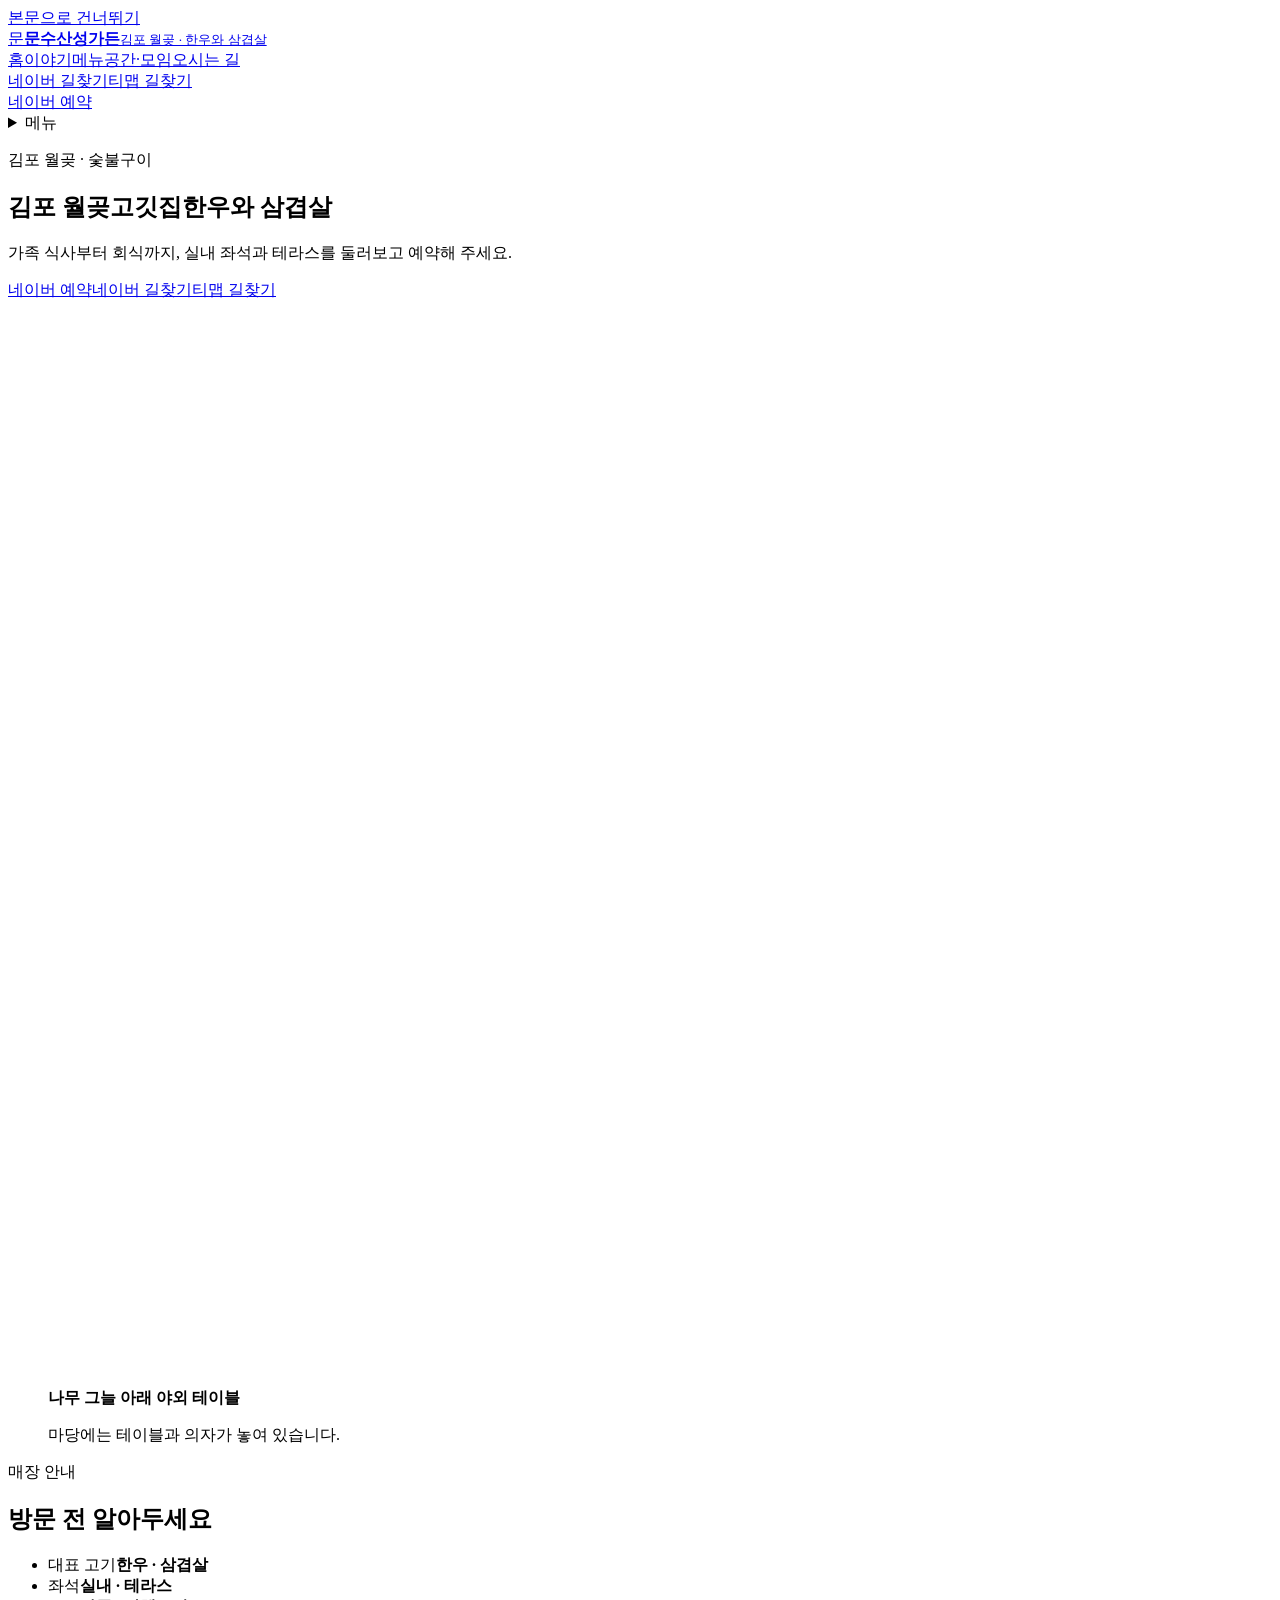
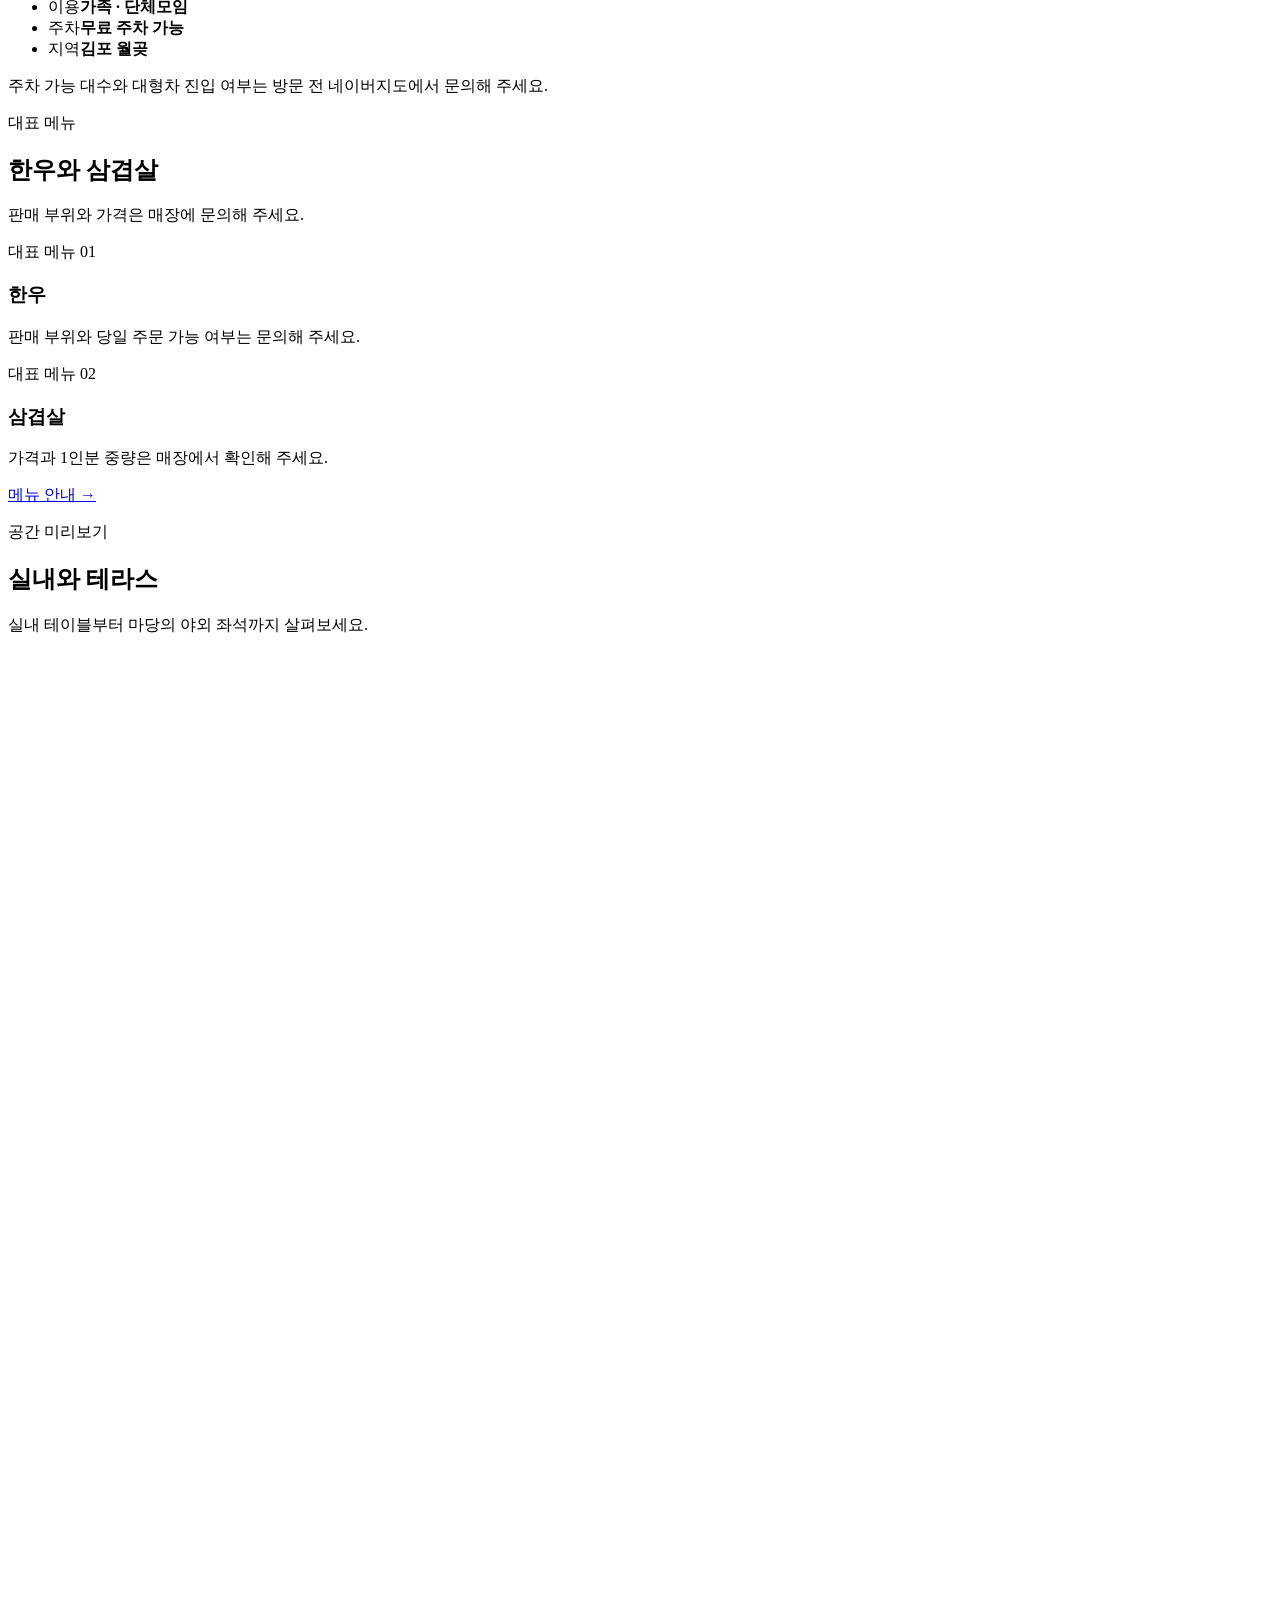
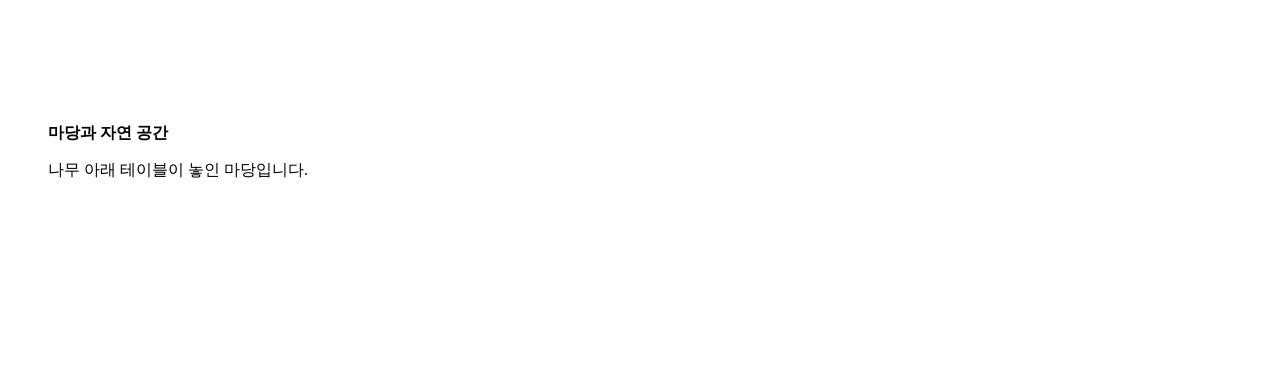
==== index.html @ 312e9625 "문수산성가든 고객용 정적 홈페이지 최초 공개 검증된 Pages 후보 81파일만 포함. 실제 사진 및 5개 페이지, 예약과 길찾기 연결. 개발 원본과 내부 자료 제외." ====
<!DOCTYPE html><html lang="ko"><head><meta charset="UTF-8"><meta name="viewport" content="width=device-width, initial-scale=1"><meta name="generator" content="Astro v7.2.1"><meta name="robots" content="index, follow"><meta name="description" content="김포 월곶의 한우·삼겹살 전문점 문수산성가든. 실내와 테라스, 마당 사진을 둘러보고 영업시간과 예약 정보를 확인하세요."><meta property="og:type" content="website"><meta property="og:locale" content="ko_KR"><meta property="og:site_name" content="문수산성가든"><meta property="og:title" content="문수산성가든"><meta property="og:description" content="김포 월곶의 한우·삼겹살 전문점 문수산성가든. 실내와 테라스, 마당 사진을 둘러보고 영업시간과 예약 정보를 확인하세요."><meta name="twitter:card" content="summary"><meta name="theme-color" content="#183a31"><title>문수산성가든</title><link rel="stylesheet" href="/munsusanseong-garden/_astro/BaseLayout.BiFxK9zG.css"></head><body class="has-mobile-actions" data-mobile-action-count="3"><a class="skip-link" href="#main-content">본문으로 건너뛰기</a><header class="site-header"><div class="shell header-inner"><a class="brand" href="/munsusanseong-garden/" aria-label="문수산성가든 홈"><span class="brand-mark" aria-hidden="true">문</span><span class="brand-copy"><strong>문수산성가든</strong><small>김포 월곶 · 한우와 삼겹살</small></span></a><nav class="desktop-nav" aria-label="주요 메뉴"><a href="/munsusanseong-garden/" aria-current="page">홈</a><a href="/munsusanseong-garden/story/">이야기</a><a href="/munsusanseong-garden/menu/">메뉴</a><a href="/munsusanseong-garden/space/">공간·모임</a><a href="/munsusanseong-garden/visit/">오시는 길</a></nav><div class="header-actions"><div class="header-visit-actions"><a class="action-link action-link--header" href="https://map.naver.com/p/directions/-/3z02u9,2ASVfe,%EB%AC%B8%EC%88%98%EC%82%B0%EC%84%B1%EA%B0%80%EB%93%A0,11870357,PLACE_POI/-/transit?c=14.00,0,0,0,dh" target="_blank" rel="noopener noreferrer" aria-label="네이버 길찾기" data-cta-status="confirmed" data-action-key="naver-directions" style="--action-icon: url(/munsusanseong-garden/images/brands/naver-map.png)">네이버 길찾기</a><a class="action-link action-link--header" href="https://tmap.life/bdfa092c1" target="_blank" rel="noopener noreferrer" aria-label="티맵 길찾기" data-cta-status="confirmed" data-action-key="tmap-directions" style="--action-icon: url(/munsusanseong-garden/images/brands/tmap.png)">티맵 길찾기</a></div><a class="action-link action-link--header" href="https://map.naver.com/p/entry/place/11870357?lng=126.5579813&amp;lat=37.7303524&amp;placePath=%2Fbooking%3Ffrom%3Dmap%26fromPanelNum%3D1%26additionalHeight%3D76%26timestamp%3D202611030040%26locale%3Dko%26svcName%3Dmap_pcv5%26entry%3Dbmp&amp;entry=plt&amp;searchType=place&amp;c=15.00,0,0,0,dh" target="_blank" rel="noopener noreferrer" aria-label="네이버 예약" data-cta-status="confirmed" data-action-key="naver-reservation">네이버 예약</a><details class="mobile-menu" data-mobile-menu><summary aria-label="메뉴 열기" aria-expanded="false" aria-controls="mobile-navigation"><span data-menu-label>메뉴</span><span class="menu-lines" aria-hidden="true"></span></summary><nav id="mobile-navigation" aria-label="모바일 주요 메뉴"><a href="/munsusanseong-garden/" aria-current="page">홈</a><a href="/munsusanseong-garden/story/">이야기</a><a href="/munsusanseong-garden/menu/">메뉴</a><a href="/munsusanseong-garden/space/">공간·모임</a><a href="/munsusanseong-garden/visit/">오시는 길</a><a class="action-link action-link--secondary" href="https://map.naver.com/p/directions/-/3z02u9,2ASVfe,%EB%AC%B8%EC%88%98%EC%82%B0%EC%84%B1%EA%B0%80%EB%93%A0,11870357,PLACE_POI/-/transit?c=14.00,0,0,0,dh" target="_blank" rel="noopener noreferrer" aria-label="네이버 길찾기" data-cta-status="confirmed" data-action-key="naver-directions" style="--action-icon: url(/munsusanseong-garden/images/brands/naver-map.png)">네이버 길찾기</a><a class="action-link action-link--secondary" href="https://tmap.life/bdfa092c1" target="_blank" rel="noopener noreferrer" aria-label="티맵 길찾기" data-cta-status="confirmed" data-action-key="tmap-directions" style="--action-icon: url(/munsusanseong-garden/images/brands/tmap.png)">티맵 길찾기</a></nav></details></div></div></header><script type="module">document.querySelectorAll(`[data-mobile-menu]`).forEach(e=>{let t=e.querySelector(`summary`),n=e.querySelector(`[data-menu-label]`),r=e.querySelector(`nav`);if(!t||!n||!r)return;let i=()=>{let r=e.open;t.setAttribute(`aria-expanded`,String(r)),t.setAttribute(`aria-label`,r?`메뉴 닫기`:`메뉴 열기`),n.textContent=r?`닫기`:`메뉴`,document.body.classList.toggle(`mobile-menu-open`,r)};e.addEventListener(`toggle`,()=>{i(),e.open&&requestAnimationFrame(()=>r.querySelector(`a`)?.focus())}),document.addEventListener(`keydown`,n=>{n.key===`Escape`&&e.open&&(e.open=!1,t.focus())}),document.addEventListener(`pointerdown`,t=>{e.open&&!e.contains(t.target)&&(e.open=!1)}),r.querySelectorAll(`a`).forEach(t=>{t.addEventListener(`click`,()=>{e.open=!1})}),i()});</script><main id="main-content" tabindex="-1"><section class="home-v2-hero" aria-labelledby="home-title"><div class="shell home-v2-hero-grid"><div class="home-v2-hero-copy"><p class="home-v2-kicker">김포 월곶 · 숯불구이</p><h1 id="home-title"><span>김포 월곶</span><span>고깃집</span><span>한우와 삼겹살</span></h1><p class="home-v2-lede">가족 식사부터 회식까지, 실내 좌석과 테라스를 둘러보고 예약해 주세요.</p><div class="home-v2-actions" aria-label="예약과 길찾기" data-action-count="3"><a class="action-link action-link--primary" href="https://map.naver.com/p/entry/place/11870357?lng=126.5579813&amp;lat=37.7303524&amp;placePath=%2Fbooking%3Ffrom%3Dmap%26fromPanelNum%3D1%26additionalHeight%3D76%26timestamp%3D202611030040%26locale%3Dko%26svcName%3Dmap_pcv5%26entry%3Dbmp&amp;entry=plt&amp;searchType=place&amp;c=15.00,0,0,0,dh" target="_blank" rel="noopener noreferrer" aria-label="네이버 예약" data-cta-status="confirmed" data-action-key="naver-reservation">네이버 예약</a><a class="action-link action-link--secondary" href="https://map.naver.com/p/directions/-/3z02u9,2ASVfe,%EB%AC%B8%EC%88%98%EC%82%B0%EC%84%B1%EA%B0%80%EB%93%A0,11870357,PLACE_POI/-/transit?c=14.00,0,0,0,dh" target="_blank" rel="noopener noreferrer" aria-label="네이버 길찾기" data-cta-status="confirmed" data-action-key="naver-directions" style="--action-icon: url(/munsusanseong-garden/images/brands/naver-map.png)">네이버 길찾기</a><a class="action-link action-link--secondary" href="https://tmap.life/bdfa092c1" target="_blank" rel="noopener noreferrer" aria-label="티맵 길찾기" data-cta-status="confirmed" data-action-key="tmap-directions" style="--action-icon: url(/munsusanseong-garden/images/brands/tmap.png)">티맵 길찾기</a></div></div><figure class="home-shot-frame home-v2-hero-shot" data-shot-kind="hero" data-source-type="real-photo" data-requires-real-photo="false" style="--shot-ratio: 16 / 10; --shot-mobile-ratio: 16 / 10; --shot-object-position: 50% 50%;"><div class="home-shot-art home-shot-art--image" aria-hidden="false"><img src="/munsusanseong-garden/images/real/garden-seating-04-1600.webp" alt="나무와 줄조명 아래 야외 테이블" srcset="/munsusanseong-garden/images/real/garden-seating-04-480.webp 480w, /munsusanseong-garden/images/real/garden-seating-04-800.webp 800w, /munsusanseong-garden/images/real/garden-seating-04-1200.webp 1200w, /munsusanseong-garden/images/real/garden-seating-04-1600.webp 1600w" sizes="(max-width: 700px) calc(100vw - 40px), (max-width: 1100px) 50vw, 720px" width="1600" height="1067" loading="eager" decoding="async" fetchpriority="high"></div><figcaption><strong>나무 그늘 아래 야외 테이블</strong><p>마당에는 테이블과 의자가 놓여 있습니다.</p></figcaption></figure></div></section><section class="home-v2-summary" aria-labelledby="visit-summary-title"><div class="shell"><div class="home-v2-summary-heading"><p class="home-v2-kicker">매장 안내</p><h2 id="visit-summary-title">방문 전 알아두세요</h2></div><ul class="home-v2-summary-list"><li data-status="confirmed"><span>대표 고기</span><strong>한우 · 삼겹살</strong></li><li data-status="confirmed"><span>좌석</span><strong>실내 · 테라스</strong></li><li data-status="confirmed"><span>이용</span><strong>가족 · 단체모임</strong></li><li data-status="confirmed"><span>주차</span><strong>무료 주차 가능</strong></li><li data-status="confirmed"><span>지역</span><strong>김포 월곶</strong></li></ul><p class="home-v2-summary-note">주차 가능 대수와 대형차 진입 여부는 방문 전 네이버지도에서 문의해 주세요.</p></div></section><section class="home-v2-section" aria-labelledby="menu-preview-title"><div class="shell"><header class="home-v2-section-heading"><div><p class="home-v2-kicker">대표 메뉴</p><h2 id="menu-preview-title">한우와 삼겹살</h2></div><p>판매 부위와 가격은 매장에 문의해 주세요.</p></header><div class="home-v2-menu-grid"><article class="home-v2-menu-card"><div class="home-v2-menu-copy"><p class="home-v2-menu-slot">대표 메뉴 01</p><h3>한우</h3><p class="home-v2-menu-note">판매 부위와 당일 주문 가능 여부는 문의해 주세요.</p></div></article><article class="home-v2-menu-card"><div class="home-v2-menu-copy"><p class="home-v2-menu-slot">대표 메뉴 02</p><h3>삼겹살</h3><p class="home-v2-menu-note">가격과 1인분 중량은 매장에서 확인해 주세요.</p></div></article></div><div class="home-v2-link-row"><a class="home-v2-text-link" href="/munsusanseong-garden/menu/">메뉴 안내 <span aria-hidden="true">→</span></a></div></div></section><section class="home-v2-section home-v2-space" aria-labelledby="space-preview-title"><div class="shell"><header class="home-v2-section-heading"><div><p class="home-v2-kicker">공간 미리보기</p><h2 id="space-preview-title">실내와 테라스</h2></div><p>실내 테이블부터 마당의 야외 좌석까지 살펴보세요.</p></header><div class="home-v2-space-grid"><figure class="home-shot-frame home-v2-space-featured" data-shot-kind="garden" data-source-type="real-photo" data-requires-real-photo="false" style="--shot-ratio: 16 / 9; --shot-mobile-ratio: 4 / 3; --shot-object-position: 50% 50%;"><div class="home-shot-art home-shot-art--image" aria-hidden="false"><img src="/munsusanseong-garden/images/real/garden-seating-03-1600.webp" alt="나무 그늘 아래 테이블이 있는 마당" srcset="/munsusanseong-garden/images/real/garden-seating-03-480.webp 480w, /munsusanseong-garden/images/real/garden-seating-03-800.webp 800w, /munsusanseong-garden/images/real/garden-seating-03-1200.webp 1200w, /munsusanseong-garden/images/real/garden-seating-03-1600.webp 1600w" sizes="(max-width: 700px) calc(100vw - 40px), (max-width: 1100px) 50vw, 720px" width="1600" height="1067" loading="lazy" decoding="async"></div><figcaption><strong>마당과 자연 공간</strong><p>나무 아래 테이블이 놓인 마당입니다.</p></figcaption></figure><figure class="home-shot-frame home-shot-frame--compact" data-shot-kind="interior" data-source-type="real-photo" data-requires-real-photo="false" style="--shot-ratio: 4 / 3; --shot-mobile-ratio: 4 / 3; --shot-object-position: 50% 50%;"><div class="home-shot-art home-shot-art--image" aria-hidden="false"><img src="/munsusanseong-garden/images/real/dining-room-02-1600.webp" alt="불판과 배기 후드가 설치된 실내 테이블" srcset="/munsusanseong-garden/images/real/dining-room-02-480.webp 480w, /munsusanseong-garden/images/real/dining-room-02-800.webp 800w, /munsusanseong-garden/images/real/dining-room-02-1200.webp 1200w, /munsusanseong-garden/images/real/dining-room-02-1600.webp 1600w" sizes="(max-width: 700px) calc(100vw - 40px), (max-width: 1100px) 50vw, 720px" width="1600" height="1239" loading="lazy" decoding="async"></div><figcaption><strong>실내 좌석</strong><p>테이블마다 불판과 배기 후드가 설치되어 있습니다.</p></figcaption></figure><figure class="home-shot-frame home-shot-frame--compact" data-shot-kind="room" data-source-type="real-photo" data-requires-real-photo="false" style="--shot-ratio: 4 / 3; --shot-mobile-ratio: 4 / 3; --shot-object-position: 50% 50%;"><div class="home-shot-art home-shot-art--image" aria-hidden="false"><img src="/munsusanseong-garden/images/real/covered-terrace-04-1600.webp" alt="지붕 아래 긴 테이블이 놓인 테라스" srcset="/munsusanseong-garden/images/real/covered-terrace-04-480.webp 480w, /munsusanseong-garden/images/real/covered-terrace-04-800.webp 800w, /munsusanseong-garden/images/real/covered-terrace-04-1200.webp 1200w, /munsusanseong-garden/images/real/covered-terrace-04-1600.webp 1600w" sizes="(max-width: 700px) calc(100vw - 40px), (max-width: 1100px) 50vw, 720px" width="1600" height="1067" loading="lazy" decoding="async"></div><figcaption><strong>지붕 있는 테라스</strong><p>지붕 아래 긴 테이블과 의자가 놓여 있습니다.</p></figcaption></figure><figure class="home-shot-frame home-shot-frame--compact" data-shot-kind="arrival" data-source-type="real-photo" data-requires-real-photo="false" style="--shot-ratio: 4 / 3; --shot-mobile-ratio: 4 / 3; --shot-object-position: 50% 50%;"><div class="home-shot-art home-shot-art--image" aria-hidden="false"><img src="/munsusanseong-garden/images/real/parking-area-05-1600.webp" alt="나무와 낮은 울타리 앞의 자갈 주차 공간" srcset="/munsusanseong-garden/images/real/parking-area-05-480.webp 480w, /munsusanseong-garden/images/real/parking-area-05-800.webp 800w, /munsusanseong-garden/images/real/parking-area-05-1200.webp 1200w, /munsusanseong-garden/images/real/parking-area-05-1600.webp 1600w" sizes="(max-width: 700px) calc(100vw - 40px), (max-width: 1100px) 50vw, 720px" width="1600" height="1067" loading="lazy" decoding="async"></div><figcaption><strong>주차장과 진입로</strong><p>무료 주차가 가능합니다. 대형차는 진입 여부를 먼저 문의해 주세요.</p></figcaption></figure></div><div class="home-v2-link-row"><a class="button button--primary" href="/munsusanseong-garden/space/">공간과 모임 안내</a></div></div></section><section class="home-v2-section home-v2-section--pine" aria-labelledby="audience-title"><div class="shell home-v2-audience-layout"><header><p class="home-v2-kicker">모임 안내</p><h2 id="audience-title">가족 식사와 회식</h2><p>인원이 많은 모임은 날짜와 인원을 알려 주시면 예약 상담에 도움이 됩니다.</p></header><ol class="home-v2-audience-list"><li><span>01</span><div><h3>가족 외식</h3><p>함께 드실 메뉴와 실내 좌석을 미리 살펴보세요.</p></div></li><li><span>02</span><div><h3>아이 동반</h3><p>유아의자 등 필요한 물품이 있다면 예약 전에 문의해 주세요.</p></div></li><li><span>03</span><div><h3>부모님 식사</h3><p>매장 정문에는 계단이 있습니다. 이동에 도움이 필요하면 미리 문의해 주세요.</p></div></li><li><span>04</span><div><h3>단체모임 · 회식</h3><p>방문 날짜와 인원을 정해 좌석을 문의해 주세요.</p></div></li></ol></div></section><section class="home-v2-section home-v2-section--paper" aria-labelledby="story-preview-title"><div class="shell home-v2-story-grid"><figure class="home-shot-frame home-shot-frame--compact" data-shot-kind="story" data-source-type="real-photo" data-requires-real-photo="false" style="--shot-ratio: 3 / 2; --shot-mobile-ratio: 16 / 10; --shot-object-position: 50% 50%;"><div class="home-shot-art home-shot-art--image" aria-hidden="false"><img src="/munsusanseong-garden/images/real/onggi-jars-02-1600.webp" alt="매장 옆 울타리 안에 놓인 장독대" srcset="/munsusanseong-garden/images/real/onggi-jars-02-480.webp 480w, /munsusanseong-garden/images/real/onggi-jars-02-800.webp 800w, /munsusanseong-garden/images/real/onggi-jars-02-1200.webp 1200w, /munsusanseong-garden/images/real/onggi-jars-02-1600.webp 1600w" sizes="(max-width: 700px) calc(100vw - 40px), (max-width: 1100px) 50vw, 720px" width="1600" height="1067" loading="lazy" decoding="async"></div><figcaption><strong>매장 곁의 장독대</strong><p>울타리 안에 옹기들이 놓인 매장 옆 풍경입니다.</p></figcaption></figure><div class="home-v2-story-copy"><p class="home-v2-kicker">매장 둘러보기</p><h2 id="story-preview-title">마당이 있는 고깃집</h2><p>실내 밖으로는 테라스와 나무가 있는 마당이 이어집니다. 매장 옆에는 장독대도 있습니다.</p><a class="home-v2-text-link" href="/munsusanseong-garden/story/">문수산성가든 이야기 <span aria-hidden="true">→</span></a></div></div></section><section class="home-v2-section home-v2-visit" aria-labelledby="visit-title"><div class="shell"><header class="home-v2-section-heading home-v2-section-heading--compact"><div><p class="home-v2-kicker">방문 정보</p><h2 id="visit-title">영업시간 및 위치</h2></div><p>매주 일요일은 정기휴무입니다. 주차는 무료로 이용하실 수 있습니다.</p></header><div class="home-v2-visit-grid"><div class="home-v2-visit-card"><div class="home-v2-visit-status"><span aria-hidden="true"></span>방문 안내</div><dl><div data-status="confirmed"><dt>주소</dt><dd>경기 김포시 월곶면 용강로103번길 70-23</dd></div><div data-status="confirmed"><dt>영업시간</dt><dd>월~토 10:00–21:30</dd></div><div data-status="confirmed"><dt>정기휴무</dt><dd>매주 일요일</dd></div><div data-status="confirmed"><dt>전화번호</dt><dd>031-997-2337</dd></div><div data-status="confirmed"><dt>주차</dt><dd>무료 주차 가능</dd></div></dl><p class="visit-official-notice">영업시간과 휴무는 변경될 수 있으니 방문 전 네이버지도에서 확인해 주세요. <a href="https://m.place.naver.com/restaurant/11870357/home" target="_blank" rel="noopener noreferrer">문수산성가든 네이버지도</a></p><div class="home-v2-actions home-v2-visit-actions" data-action-count="3"><a class="action-link action-link--primary" href="https://map.naver.com/p/entry/place/11870357?lng=126.5579813&amp;lat=37.7303524&amp;placePath=%2Fbooking%3Ffrom%3Dmap%26fromPanelNum%3D1%26additionalHeight%3D76%26timestamp%3D202611030040%26locale%3Dko%26svcName%3Dmap_pcv5%26entry%3Dbmp&amp;entry=plt&amp;searchType=place&amp;c=15.00,0,0,0,dh" target="_blank" rel="noopener noreferrer" aria-label="네이버 예약" data-cta-status="confirmed" data-action-key="naver-reservation">네이버 예약</a><a class="action-link action-link--secondary" href="https://map.naver.com/p/directions/-/3z02u9,2ASVfe,%EB%AC%B8%EC%88%98%EC%82%B0%EC%84%B1%EA%B0%80%EB%93%A0,11870357,PLACE_POI/-/transit?c=14.00,0,0,0,dh" target="_blank" rel="noopener noreferrer" aria-label="네이버 길찾기" data-cta-status="confirmed" data-action-key="naver-directions" style="--action-icon: url(/munsusanseong-garden/images/brands/naver-map.png)">네이버 길찾기</a><a class="action-link action-link--secondary" href="https://tmap.life/bdfa092c1" target="_blank" rel="noopener noreferrer" aria-label="티맵 길찾기" data-cta-status="confirmed" data-action-key="tmap-directions" style="--action-icon: url(/munsusanseong-garden/images/brands/tmap.png)">티맵 길찾기</a></div></div><figure class="home-shot-frame home-shot-frame--compact" data-shot-kind="arrival" data-source-type="real-photo" data-requires-real-photo="false" style="--shot-ratio: 16 / 10; --shot-mobile-ratio: 16 / 10; --shot-object-position: 50% 50%;"><div class="home-shot-art home-shot-art--image" aria-hidden="false"><img src="/munsusanseong-garden/images/real/storefront-entrance-01-1600.webp" alt="문수산성 간판과 계단이 보이는 매장 정문" srcset="/munsusanseong-garden/images/real/storefront-entrance-01-480.webp 480w, /munsusanseong-garden/images/real/storefront-entrance-01-800.webp 800w, /munsusanseong-garden/images/real/storefront-entrance-01-1200.webp 1200w, /munsusanseong-garden/images/real/storefront-entrance-01-1600.webp 1600w" sizes="(max-width: 700px) calc(100vw - 40px), (max-width: 1100px) 50vw, 720px" width="1600" height="1067" loading="lazy" decoding="async"></div><figcaption><strong>매장 정문</strong><p>문수산성 간판 아래 계단을 따라 이어지는 출입구입니다.</p></figcaption></figure></div><div class="home-v2-link-row"><a class="home-v2-text-link" href="/munsusanseong-garden/visit/">오시는 길과 이용안내 <span aria-hidden="true">→</span></a></div></div></section><section class="home-v2-final" aria-labelledby="final-cta-title"><div class="shell home-v2-final-panel"><div><p class="home-v2-kicker">방문 준비</p><h2 id="final-cta-title">예약 및 문의</h2><p>식사 예약은 네이버 예약을 이용해 주세요. 오시는 길은 길찾기 버튼에서 확인하실 수 있습니다.</p></div><div class="home-v2-actions" data-action-count="3"><a class="action-link action-link--primary" href="https://map.naver.com/p/entry/place/11870357?lng=126.5579813&amp;lat=37.7303524&amp;placePath=%2Fbooking%3Ffrom%3Dmap%26fromPanelNum%3D1%26additionalHeight%3D76%26timestamp%3D202611030040%26locale%3Dko%26svcName%3Dmap_pcv5%26entry%3Dbmp&amp;entry=plt&amp;searchType=place&amp;c=15.00,0,0,0,dh" target="_blank" rel="noopener noreferrer" aria-label="네이버 예약" data-cta-status="confirmed" data-action-key="naver-reservation">네이버 예약</a><a class="action-link action-link--secondary" href="https://map.naver.com/p/directions/-/3z02u9,2ASVfe,%EB%AC%B8%EC%88%98%EC%82%B0%EC%84%B1%EA%B0%80%EB%93%A0,11870357,PLACE_POI/-/transit?c=14.00,0,0,0,dh" target="_blank" rel="noopener noreferrer" aria-label="네이버 길찾기" data-cta-status="confirmed" data-action-key="naver-directions" style="--action-icon: url(/munsusanseong-garden/images/brands/naver-map.png)">네이버 길찾기</a><a class="action-link action-link--secondary" href="https://tmap.life/bdfa092c1" target="_blank" rel="noopener noreferrer" aria-label="티맵 길찾기" data-cta-status="confirmed" data-action-key="tmap-directions" style="--action-icon: url(/munsusanseong-garden/images/brands/tmap.png)">티맵 길찾기</a></div></div></section></main><footer class="site-footer"><div class="shell footer-grid"><div><p class="footer-name">문수산성가든</p><p class="visit-official-notice">영업시간과 휴무는 변경될 수 있으니 방문 전 네이버지도에서 확인해 주세요. <a href="https://m.place.naver.com/restaurant/11870357/home" target="_blank" rel="noopener noreferrer">문수산성가든 네이버지도</a></p></div><dl class="footer-status" aria-label="방문 안내"><div><dt>주소</dt><dd>경기 김포시 월곶면 용강로103번길 70-23</dd></div><div><dt>전화번호</dt><dd>031-997-2337</dd></div><div><dt>영업시간</dt><dd>월~토 10:00–21:30</dd></div><div><dt>정기휴무</dt><dd>매주 일요일</dd></div><div><dt>주차</dt><dd>무료 주차 가능</dd></div></dl></div><div class="shell footer-bottom"><small>© 문수산성가든.</small></div></footer><aside class="mobile-actions" aria-label="빠른 이용 안내" data-action-count="3"><a class="action-link action-link--compact" href="https://map.naver.com/p/entry/place/11870357?lng=126.5579813&amp;lat=37.7303524&amp;placePath=%2Fbooking%3Ffrom%3Dmap%26fromPanelNum%3D1%26additionalHeight%3D76%26timestamp%3D202611030040%26locale%3Dko%26svcName%3Dmap_pcv5%26entry%3Dbmp&amp;entry=plt&amp;searchType=place&amp;c=15.00,0,0,0,dh" target="_blank" rel="noopener noreferrer" aria-label="네이버 예약" data-cta-status="confirmed" data-action-key="naver-reservation">네이버 예약</a><a class="action-link action-link--compact" href="https://map.naver.com/p/directions/-/3z02u9,2ASVfe,%EB%AC%B8%EC%88%98%EC%82%B0%EC%84%B1%EA%B0%80%EB%93%A0,11870357,PLACE_POI/-/transit?c=14.00,0,0,0,dh" target="_blank" rel="noopener noreferrer" aria-label="네이버 길찾기" data-cta-status="confirmed" data-action-key="naver-directions" style="--action-icon: url(/munsusanseong-garden/images/brands/naver-map.png)">네이버 길찾기</a><a class="action-link action-link--compact" href="https://tmap.life/bdfa092c1" target="_blank" rel="noopener noreferrer" aria-label="티맵 길찾기" data-cta-status="confirmed" data-action-key="tmap-directions" style="--action-icon: url(/munsusanseong-garden/images/brands/tmap.png)">티맵 길찾기</a></aside><script type="module">var e=document.querySelector(`.skip-link`),t=document.querySelector(`#main-content`);e?.addEventListener(`click`,()=>{requestAnimationFrame(()=>t?.focus({preventScroll:!0}))});</script></body></html>
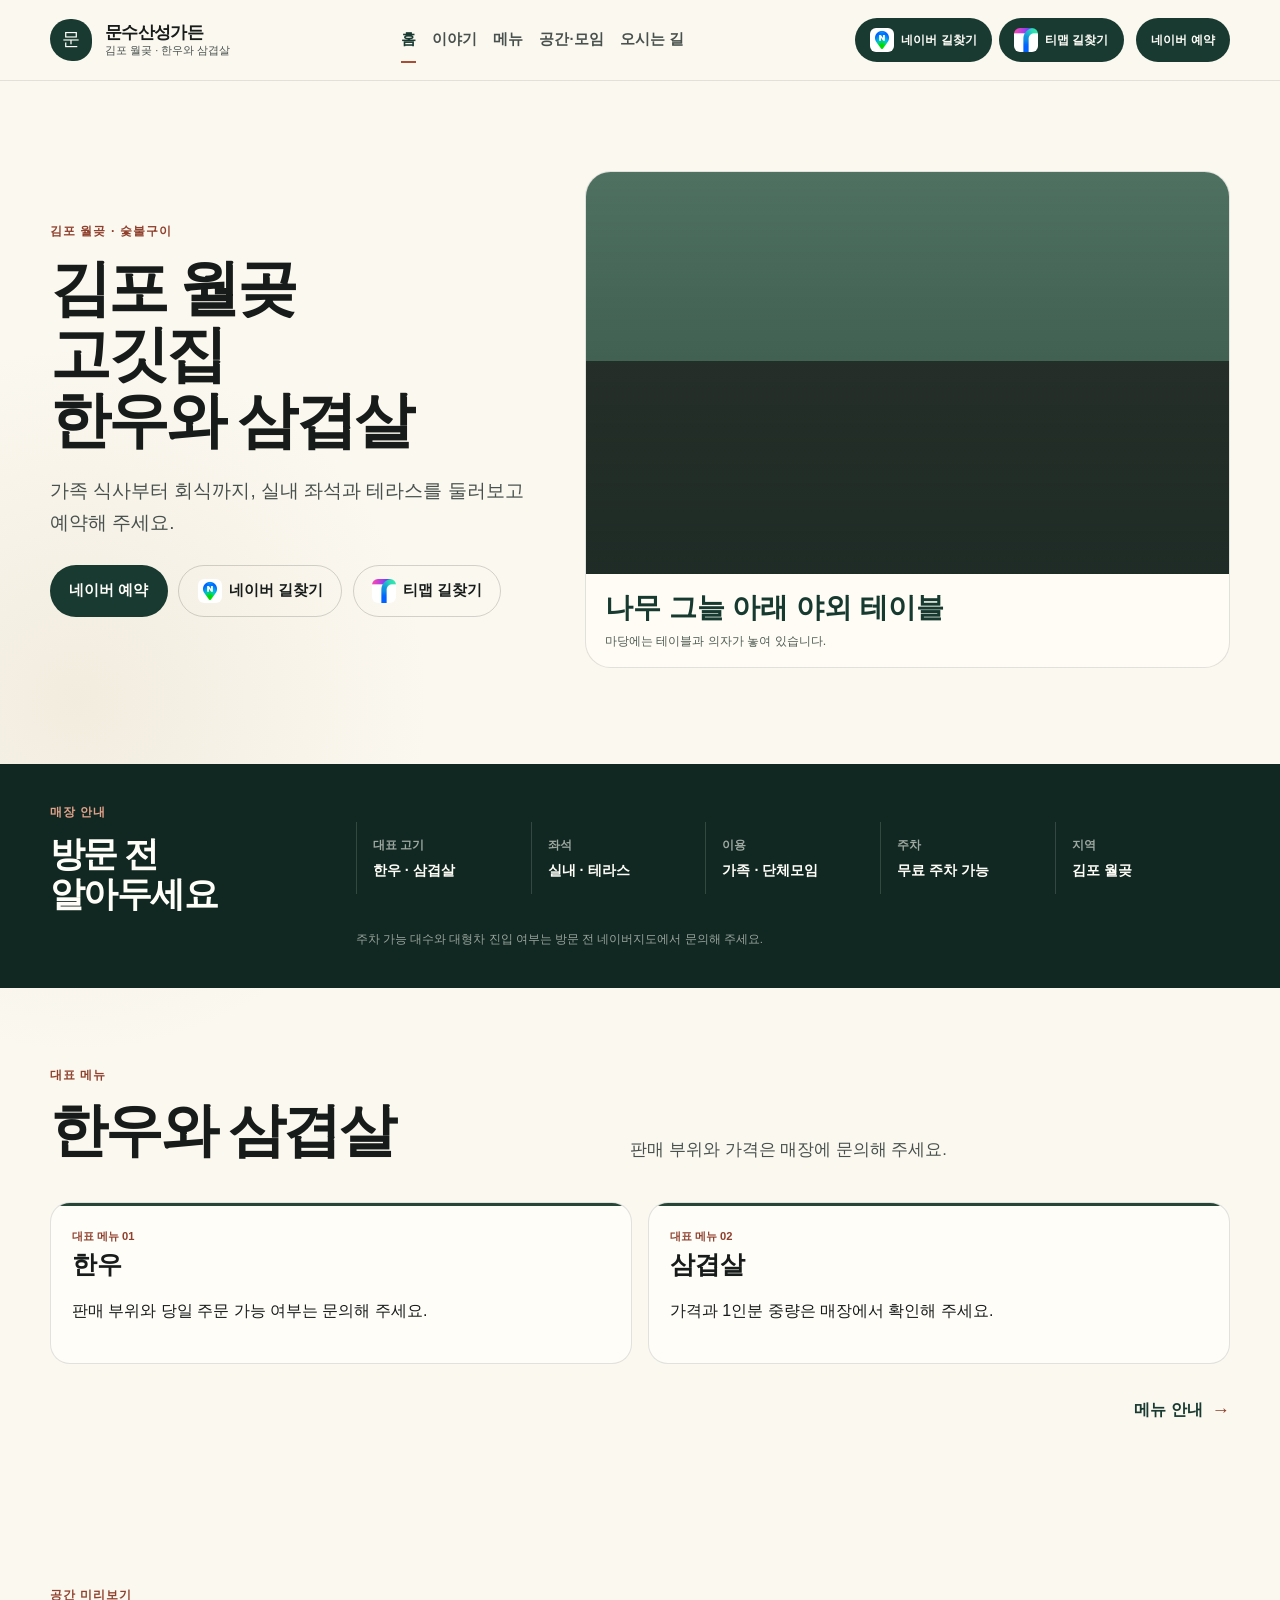
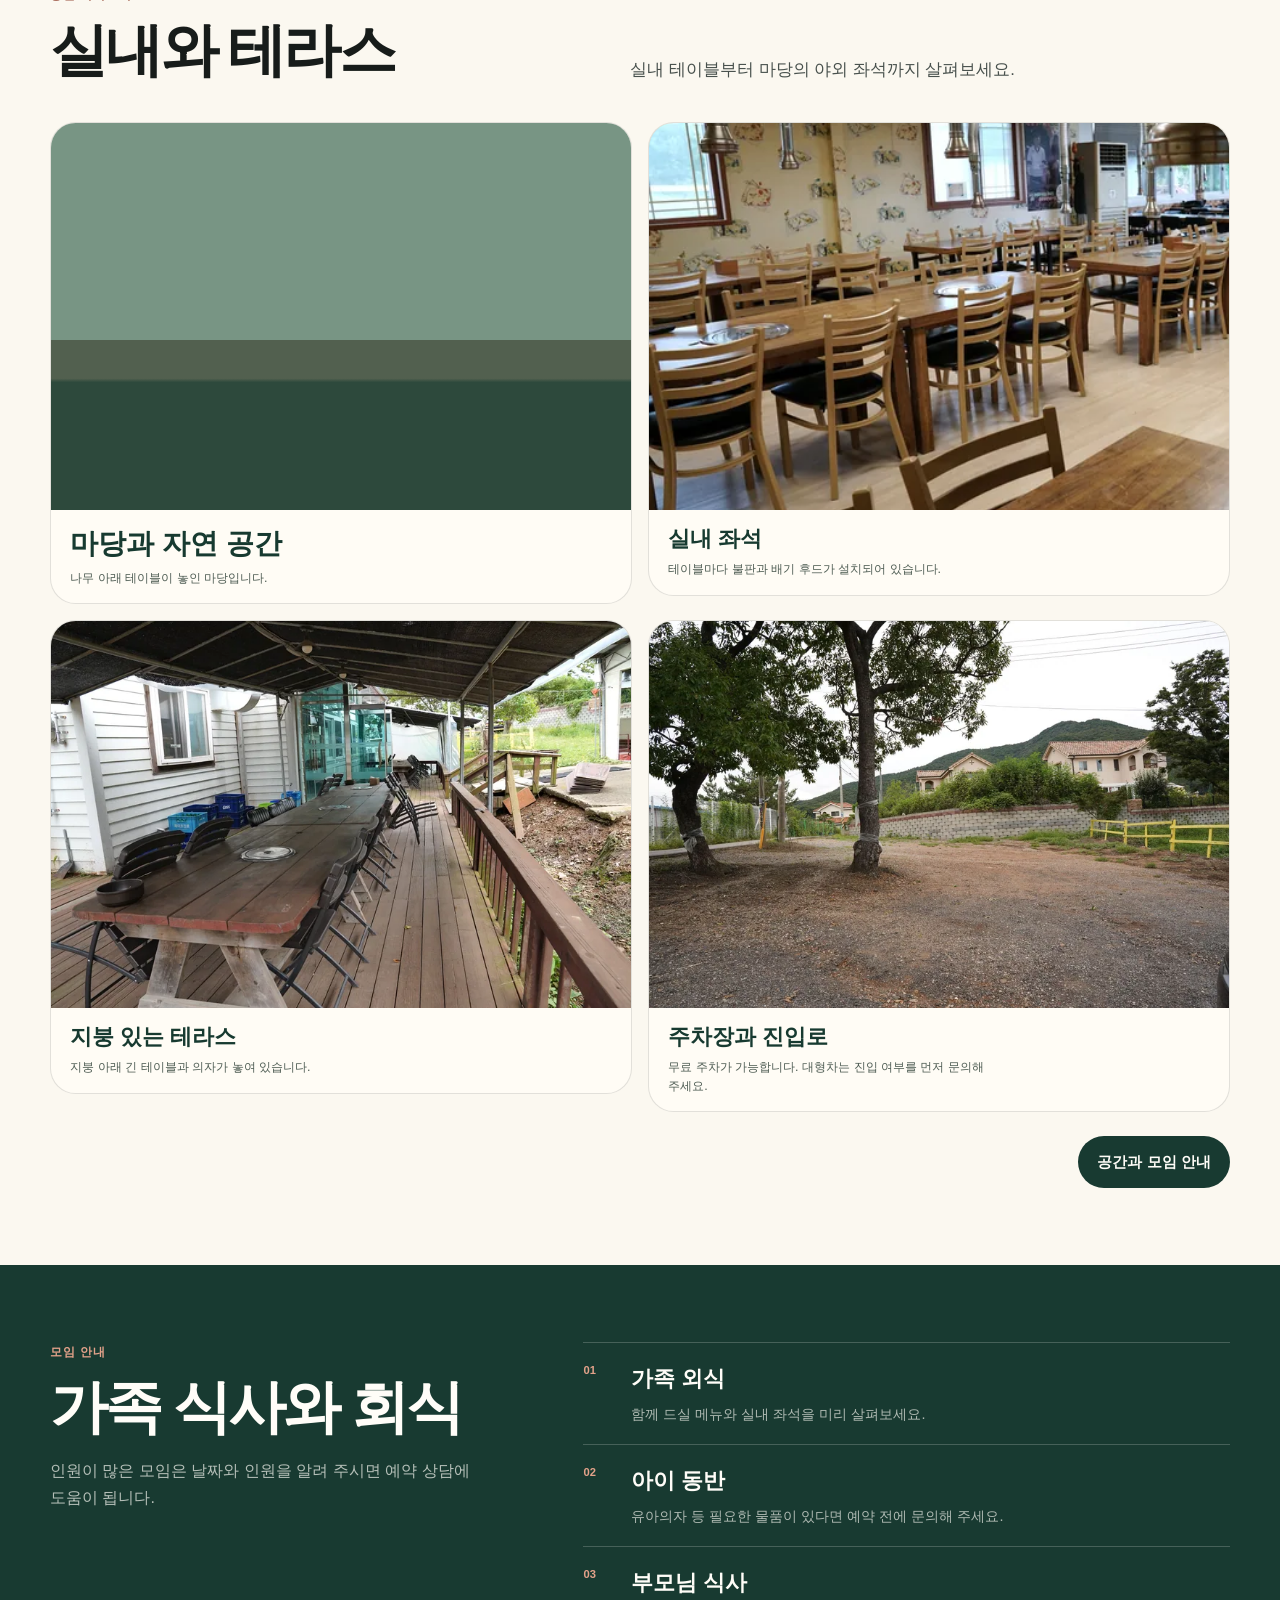
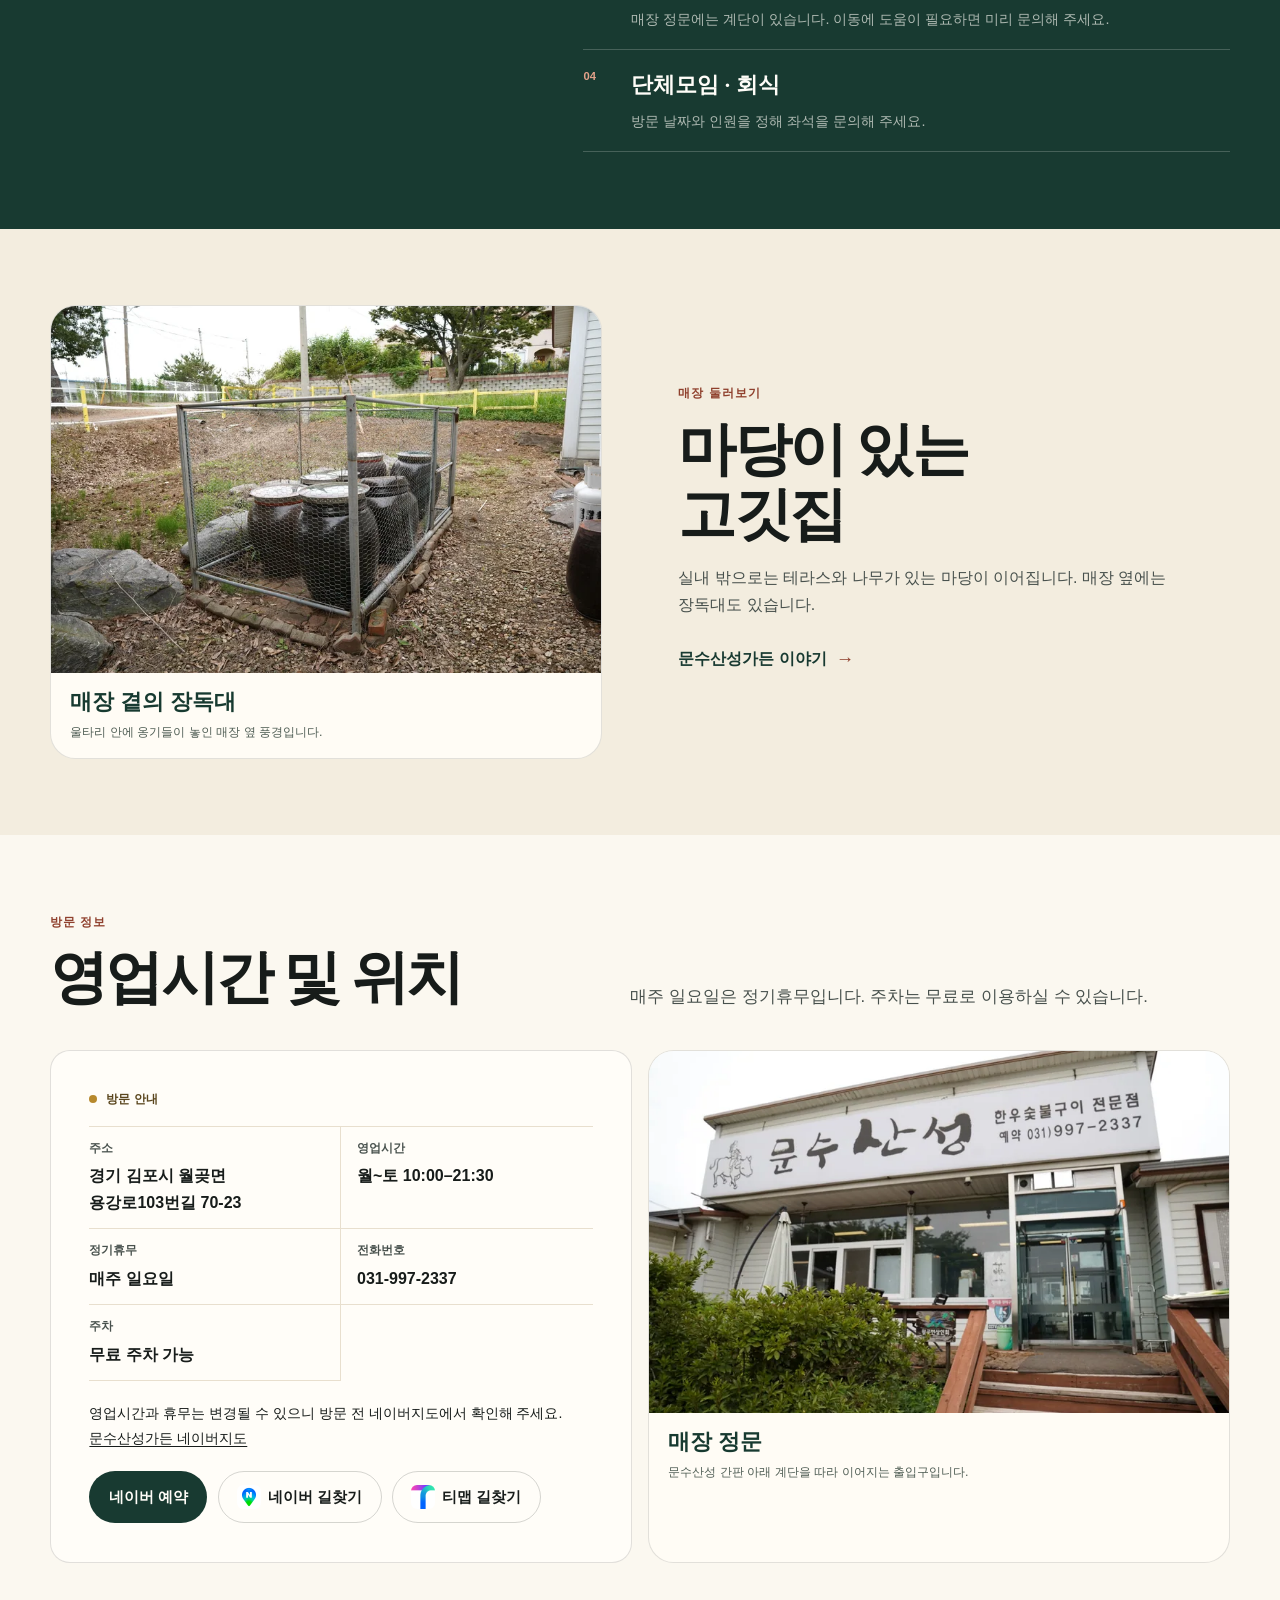
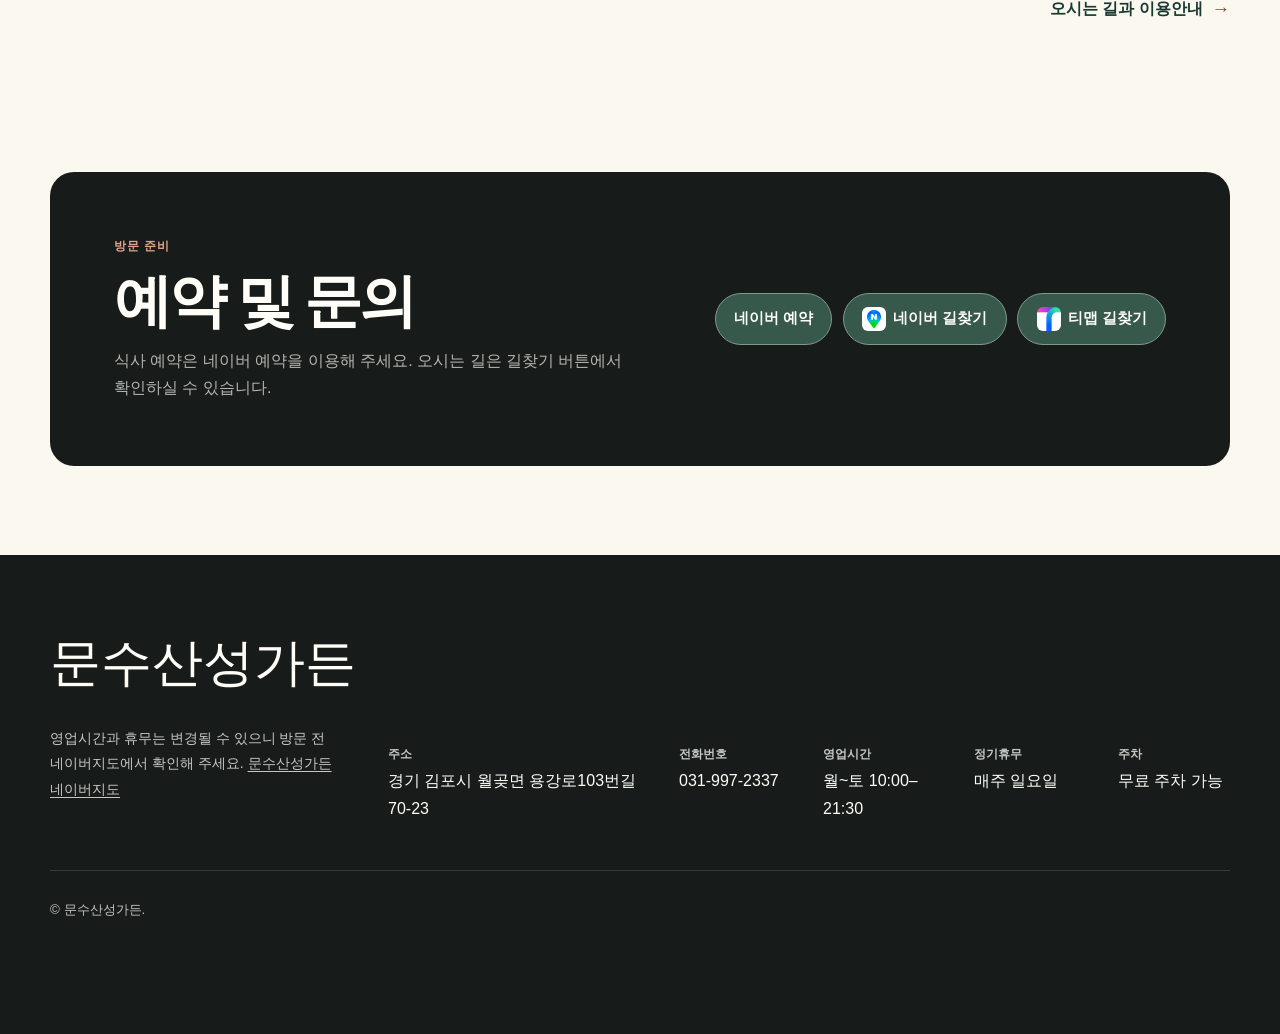
==== commit 082cc6c2: "문수산성가든 한글 도메인 루트 배포 적용 사용자 지정 도메인 CNAME 유지, 내부 자산과 페이지 링크를 루트 경로로 전환하고 canonical 및 OG URL 반영" ====
--- a/index.html
+++ b/index.html
@@ -1 +1 @@
-<!DOCTYPE html><html lang="ko"><head><meta charset="UTF-8"><meta name="viewport" content="width=device-width, initial-scale=1"><meta name="generator" content="Astro v7.2.1"><meta name="robots" content="index, follow"><meta name="description" content="김포 월곶의 한우·삼겹살 전문점 문수산성가든. 실내와 테라스, 마당 사진을 둘러보고 영업시간과 예약 정보를 확인하세요."><meta property="og:type" content="website"><meta property="og:locale" content="ko_KR"><meta property="og:site_name" content="문수산성가든"><meta property="og:title" content="문수산성가든"><meta property="og:description" content="김포 월곶의 한우·삼겹살 전문점 문수산성가든. 실내와 테라스, 마당 사진을 둘러보고 영업시간과 예약 정보를 확인하세요."><meta name="twitter:card" content="summary"><meta name="theme-color" content="#183a31"><title>문수산성가든</title><link rel="stylesheet" href="/munsusanseong-garden/_astro/BaseLayout.BiFxK9zG.css"></head><body class="has-mobile-actions" data-mobile-action-count="3"><a class="skip-link" href="#main-content">본문으로 건너뛰기</a><header class="site-header"><div class="shell header-inner"><a class="brand" href="/munsusanseong-garden/" aria-label="문수산성가든 홈"><span class="brand-mark" aria-hidden="true">문</span><span class="brand-copy"><strong>문수산성가든</strong><small>김포 월곶 · 한우와 삼겹살</small></span></a><nav class="desktop-nav" aria-label="주요 메뉴"><a href="/munsusanseong-garden/" aria-current="page">홈</a><a href="/munsusanseong-garden/story/">이야기</a><a href="/munsusanseong-garden/menu/">메뉴</a><a href="/munsusanseong-garden/space/">공간·모임</a><a href="/munsusanseong-garden/visit/">오시는 길</a></nav><div class="header-actions"><div class="header-visit-actions"><a class="action-link action-link--header" href="https://map.naver.com/p/directions/-/3z02u9,2ASVfe,%EB%AC%B8%EC%88%98%EC%82%B0%EC%84%B1%EA%B0%80%EB%93%A0,11870357,PLACE_POI/-/transit?c=14.00,0,0,0,dh" target="_blank" rel="noopener noreferrer" aria-label="네이버 길찾기" data-cta-status="confirmed" data-action-key="naver-directions" style="--action-icon: url(/munsusanseong-garden/images/brands/naver-map.png)">네이버 길찾기</a><a class="action-link action-link--header" href="https://tmap.life/bdfa092c1" target="_blank" rel="noopener noreferrer" aria-label="티맵 길찾기" data-cta-status="confirmed" data-action-key="tmap-directions" style="--action-icon: url(/munsusanseong-garden/images/brands/tmap.png)">티맵 길찾기</a></div><a class="action-link action-link--header" href="https://map.naver.com/p/entry/place/11870357?lng=126.5579813&amp;lat=37.7303524&amp;placePath=%2Fbooking%3Ffrom%3Dmap%26fromPanelNum%3D1%26additionalHeight%3D76%26timestamp%3D202611030040%26locale%3Dko%26svcName%3Dmap_pcv5%26entry%3Dbmp&amp;entry=plt&amp;searchType=place&amp;c=15.00,0,0,0,dh" target="_blank" rel="noopener noreferrer" aria-label="네이버 예약" data-cta-status="confirmed" data-action-key="naver-reservation">네이버 예약</a><details class="mobile-menu" data-mobile-menu><summary aria-label="메뉴 열기" aria-expanded="false" aria-controls="mobile-navigation"><span data-menu-label>메뉴</span><span class="menu-lines" aria-hidden="true"></span></summary><nav id="mobile-navigation" aria-label="모바일 주요 메뉴"><a href="/munsusanseong-garden/" aria-current="page">홈</a><a href="/munsusanseong-garden/story/">이야기</a><a href="/munsusanseong-garden/menu/">메뉴</a><a href="/munsusanseong-garden/space/">공간·모임</a><a href="/munsusanseong-garden/visit/">오시는 길</a><a class="action-link action-link--secondary" href="https://map.naver.com/p/directions/-/3z02u9,2ASVfe,%EB%AC%B8%EC%88%98%EC%82%B0%EC%84%B1%EA%B0%80%EB%93%A0,11870357,PLACE_POI/-/transit?c=14.00,0,0,0,dh" target="_blank" rel="noopener noreferrer" aria-label="네이버 길찾기" data-cta-status="confirmed" data-action-key="naver-directions" style="--action-icon: url(/munsusanseong-garden/images/brands/naver-map.png)">네이버 길찾기</a><a class="action-link action-link--secondary" href="https://tmap.life/bdfa092c1" target="_blank" rel="noopener noreferrer" aria-label="티맵 길찾기" data-cta-status="confirmed" data-action-key="tmap-directions" style="--action-icon: url(/munsusanseong-garden/images/brands/tmap.png)">티맵 길찾기</a></nav></details></div></div></header><script type="module">document.querySelectorAll(`[data-mobile-menu]`).forEach(e=>{let t=e.querySelector(`summary`),n=e.querySelector(`[data-menu-label]`),r=e.querySelector(`nav`);if(!t||!n||!r)return;let i=()=>{let r=e.open;t.setAttribute(`aria-expanded`,String(r)),t.setAttribute(`aria-label`,r?`메뉴 닫기`:`메뉴 열기`),n.textContent=r?`닫기`:`메뉴`,document.body.classList.toggle(`mobile-menu-open`,r)};e.addEventListener(`toggle`,()=>{i(),e.open&&requestAnimationFrame(()=>r.querySelector(`a`)?.focus())}),document.addEventListener(`keydown`,n=>{n.key===`Escape`&&e.open&&(e.open=!1,t.focus())}),document.addEventListener(`pointerdown`,t=>{e.open&&!e.contains(t.target)&&(e.open=!1)}),r.querySelectorAll(`a`).forEach(t=>{t.addEventListener(`click`,()=>{e.open=!1})}),i()});</script><main id="main-content" tabindex="-1"><section class="home-v2-hero" aria-labelledby="home-title"><div class="shell home-v2-hero-grid"><div class="home-v2-hero-copy"><p class="home-v2-kicker">김포 월곶 · 숯불구이</p><h1 id="home-title"><span>김포 월곶</span><span>고깃집</span><span>한우와 삼겹살</span></h1><p class="home-v2-lede">가족 식사부터 회식까지, 실내 좌석과 테라스를 둘러보고 예약해 주세요.</p><div class="home-v2-actions" aria-label="예약과 길찾기" data-action-count="3"><a class="action-link action-link--primary" href="https://map.naver.com/p/entry/place/11870357?lng=126.5579813&amp;lat=37.7303524&amp;placePath=%2Fbooking%3Ffrom%3Dmap%26fromPanelNum%3D1%26additionalHeight%3D76%26timestamp%3D202611030040%26locale%3Dko%26svcName%3Dmap_pcv5%26entry%3Dbmp&amp;entry=plt&amp;searchType=place&amp;c=15.00,0,0,0,dh" target="_blank" rel="noopener noreferrer" aria-label="네이버 예약" data-cta-status="confirmed" data-action-key="naver-reservation">네이버 예약</a><a class="action-link action-link--secondary" href="https://map.naver.com/p/directions/-/3z02u9,2ASVfe,%EB%AC%B8%EC%88%98%EC%82%B0%EC%84%B1%EA%B0%80%EB%93%A0,11870357,PLACE_POI/-/transit?c=14.00,0,0,0,dh" target="_blank" rel="noopener noreferrer" aria-label="네이버 길찾기" data-cta-status="confirmed" data-action-key="naver-directions" style="--action-icon: url(/munsusanseong-garden/images/brands/naver-map.png)">네이버 길찾기</a><a class="action-link action-link--secondary" href="https://tmap.life/bdfa092c1" target="_blank" rel="noopener noreferrer" aria-label="티맵 길찾기" data-cta-status="confirmed" data-action-key="tmap-directions" style="--action-icon: url(/munsusanseong-garden/images/brands/tmap.png)">티맵 길찾기</a></div></div><figure class="home-shot-frame home-v2-hero-shot" data-shot-kind="hero" data-source-type="real-photo" data-requires-real-photo="false" style="--shot-ratio: 16 / 10; --shot-mobile-ratio: 16 / 10; --shot-object-position: 50% 50%;"><div class="home-shot-art home-shot-art--image" aria-hidden="false"><img src="/munsusanseong-garden/images/real/garden-seating-04-1600.webp" alt="나무와 줄조명 아래 야외 테이블" srcset="/munsusanseong-garden/images/real/garden-seating-04-480.webp 480w, /munsusanseong-garden/images/real/garden-seating-04-800.webp 800w, /munsusanseong-garden/images/real/garden-seating-04-1200.webp 1200w, /munsusanseong-garden/images/real/garden-seating-04-1600.webp 1600w" sizes="(max-width: 700px) calc(100vw - 40px), (max-width: 1100px) 50vw, 720px" width="1600" height="1067" loading="eager" decoding="async" fetchpriority="high"></div><figcaption><strong>나무 그늘 아래 야외 테이블</strong><p>마당에는 테이블과 의자가 놓여 있습니다.</p></figcaption></figure></div></section><section class="home-v2-summary" aria-labelledby="visit-summary-title"><div class="shell"><div class="home-v2-summary-heading"><p class="home-v2-kicker">매장 안내</p><h2 id="visit-summary-title">방문 전 알아두세요</h2></div><ul class="home-v2-summary-list"><li data-status="confirmed"><span>대표 고기</span><strong>한우 · 삼겹살</strong></li><li data-status="confirmed"><span>좌석</span><strong>실내 · 테라스</strong></li><li data-status="confirmed"><span>이용</span><strong>가족 · 단체모임</strong></li><li data-status="confirmed"><span>주차</span><strong>무료 주차 가능</strong></li><li data-status="confirmed"><span>지역</span><strong>김포 월곶</strong></li></ul><p class="home-v2-summary-note">주차 가능 대수와 대형차 진입 여부는 방문 전 네이버지도에서 문의해 주세요.</p></div></section><section class="home-v2-section" aria-labelledby="menu-preview-title"><div class="shell"><header class="home-v2-section-heading"><div><p class="home-v2-kicker">대표 메뉴</p><h2 id="menu-preview-title">한우와 삼겹살</h2></div><p>판매 부위와 가격은 매장에 문의해 주세요.</p></header><div class="home-v2-menu-grid"><article class="home-v2-menu-card"><div class="home-v2-menu-copy"><p class="home-v2-menu-slot">대표 메뉴 01</p><h3>한우</h3><p class="home-v2-menu-note">판매 부위와 당일 주문 가능 여부는 문의해 주세요.</p></div></article><article class="home-v2-menu-card"><div class="home-v2-menu-copy"><p class="home-v2-menu-slot">대표 메뉴 02</p><h3>삼겹살</h3><p class="home-v2-menu-note">가격과 1인분 중량은 매장에서 확인해 주세요.</p></div></article></div><div class="home-v2-link-row"><a class="home-v2-text-link" href="/munsusanseong-garden/menu/">메뉴 안내 <span aria-hidden="true">→</span></a></div></div></section><section class="home-v2-section home-v2-space" aria-labelledby="space-preview-title"><div class="shell"><header class="home-v2-section-heading"><div><p class="home-v2-kicker">공간 미리보기</p><h2 id="space-preview-title">실내와 테라스</h2></div><p>실내 테이블부터 마당의 야외 좌석까지 살펴보세요.</p></header><div class="home-v2-space-grid"><figure class="home-shot-frame home-v2-space-featured" data-shot-kind="garden" data-source-type="real-photo" data-requires-real-photo="false" style="--shot-ratio: 16 / 9; --shot-mobile-ratio: 4 / 3; --shot-object-position: 50% 50%;"><div class="home-shot-art home-shot-art--image" aria-hidden="false"><img src="/munsusanseong-garden/images/real/garden-seating-03-1600.webp" alt="나무 그늘 아래 테이블이 있는 마당" srcset="/munsusanseong-garden/images/real/garden-seating-03-480.webp 480w, /munsusanseong-garden/images/real/garden-seating-03-800.webp 800w, /munsusanseong-garden/images/real/garden-seating-03-1200.webp 1200w, /munsusanseong-garden/images/real/garden-seating-03-1600.webp 1600w" sizes="(max-width: 700px) calc(100vw - 40px), (max-width: 1100px) 50vw, 720px" width="1600" height="1067" loading="lazy" decoding="async"></div><figcaption><strong>마당과 자연 공간</strong><p>나무 아래 테이블이 놓인 마당입니다.</p></figcaption></figure><figure class="home-shot-frame home-shot-frame--compact" data-shot-kind="interior" data-source-type="real-photo" data-requires-real-photo="false" style="--shot-ratio: 4 / 3; --shot-mobile-ratio: 4 / 3; --shot-object-position: 50% 50%;"><div class="home-shot-art home-shot-art--image" aria-hidden="false"><img src="/munsusanseong-garden/images/real/dining-room-02-1600.webp" alt="불판과 배기 후드가 설치된 실내 테이블" srcset="/munsusanseong-garden/images/real/dining-room-02-480.webp 480w, /munsusanseong-garden/images/real/dining-room-02-800.webp 800w, /munsusanseong-garden/images/real/dining-room-02-1200.webp 1200w, /munsusanseong-garden/images/real/dining-room-02-1600.webp 1600w" sizes="(max-width: 700px) calc(100vw - 40px), (max-width: 1100px) 50vw, 720px" width="1600" height="1239" loading="lazy" decoding="async"></div><figcaption><strong>실내 좌석</strong><p>테이블마다 불판과 배기 후드가 설치되어 있습니다.</p></figcaption></figure><figure class="home-shot-frame home-shot-frame--compact" data-shot-kind="room" data-source-type="real-photo" data-requires-real-photo="false" style="--shot-ratio: 4 / 3; --shot-mobile-ratio: 4 / 3; --shot-object-position: 50% 50%;"><div class="home-shot-art home-shot-art--image" aria-hidden="false"><img src="/munsusanseong-garden/images/real/covered-terrace-04-1600.webp" alt="지붕 아래 긴 테이블이 놓인 테라스" srcset="/munsusanseong-garden/images/real/covered-terrace-04-480.webp 480w, /munsusanseong-garden/images/real/covered-terrace-04-800.webp 800w, /munsusanseong-garden/images/real/covered-terrace-04-1200.webp 1200w, /munsusanseong-garden/images/real/covered-terrace-04-1600.webp 1600w" sizes="(max-width: 700px) calc(100vw - 40px), (max-width: 1100px) 50vw, 720px" width="1600" height="1067" loading="lazy" decoding="async"></div><figcaption><strong>지붕 있는 테라스</strong><p>지붕 아래 긴 테이블과 의자가 놓여 있습니다.</p></figcaption></figure><figure class="home-shot-frame home-shot-frame--compact" data-shot-kind="arrival" data-source-type="real-photo" data-requires-real-photo="false" style="--shot-ratio: 4 / 3; --shot-mobile-ratio: 4 / 3; --shot-object-position: 50% 50%;"><div class="home-shot-art home-shot-art--image" aria-hidden="false"><img src="/munsusanseong-garden/images/real/parking-area-05-1600.webp" alt="나무와 낮은 울타리 앞의 자갈 주차 공간" srcset="/munsusanseong-garden/images/real/parking-area-05-480.webp 480w, /munsusanseong-garden/images/real/parking-area-05-800.webp 800w, /munsusanseong-garden/images/real/parking-area-05-1200.webp 1200w, /munsusanseong-garden/images/real/parking-area-05-1600.webp 1600w" sizes="(max-width: 700px) calc(100vw - 40px), (max-width: 1100px) 50vw, 720px" width="1600" height="1067" loading="lazy" decoding="async"></div><figcaption><strong>주차장과 진입로</strong><p>무료 주차가 가능합니다. 대형차는 진입 여부를 먼저 문의해 주세요.</p></figcaption></figure></div><div class="home-v2-link-row"><a class="button button--primary" href="/munsusanseong-garden/space/">공간과 모임 안내</a></div></div></section><section class="home-v2-section home-v2-section--pine" aria-labelledby="audience-title"><div class="shell home-v2-audience-layout"><header><p class="home-v2-kicker">모임 안내</p><h2 id="audience-title">가족 식사와 회식</h2><p>인원이 많은 모임은 날짜와 인원을 알려 주시면 예약 상담에 도움이 됩니다.</p></header><ol class="home-v2-audience-list"><li><span>01</span><div><h3>가족 외식</h3><p>함께 드실 메뉴와 실내 좌석을 미리 살펴보세요.</p></div></li><li><span>02</span><div><h3>아이 동반</h3><p>유아의자 등 필요한 물품이 있다면 예약 전에 문의해 주세요.</p></div></li><li><span>03</span><div><h3>부모님 식사</h3><p>매장 정문에는 계단이 있습니다. 이동에 도움이 필요하면 미리 문의해 주세요.</p></div></li><li><span>04</span><div><h3>단체모임 · 회식</h3><p>방문 날짜와 인원을 정해 좌석을 문의해 주세요.</p></div></li></ol></div></section><section class="home-v2-section home-v2-section--paper" aria-labelledby="story-preview-title"><div class="shell home-v2-story-grid"><figure class="home-shot-frame home-shot-frame--compact" data-shot-kind="story" data-source-type="real-photo" data-requires-real-photo="false" style="--shot-ratio: 3 / 2; --shot-mobile-ratio: 16 / 10; --shot-object-position: 50% 50%;"><div class="home-shot-art home-shot-art--image" aria-hidden="false"><img src="/munsusanseong-garden/images/real/onggi-jars-02-1600.webp" alt="매장 옆 울타리 안에 놓인 장독대" srcset="/munsusanseong-garden/images/real/onggi-jars-02-480.webp 480w, /munsusanseong-garden/images/real/onggi-jars-02-800.webp 800w, /munsusanseong-garden/images/real/onggi-jars-02-1200.webp 1200w, /munsusanseong-garden/images/real/onggi-jars-02-1600.webp 1600w" sizes="(max-width: 700px) calc(100vw - 40px), (max-width: 1100px) 50vw, 720px" width="1600" height="1067" loading="lazy" decoding="async"></div><figcaption><strong>매장 곁의 장독대</strong><p>울타리 안에 옹기들이 놓인 매장 옆 풍경입니다.</p></figcaption></figure><div class="home-v2-story-copy"><p class="home-v2-kicker">매장 둘러보기</p><h2 id="story-preview-title">마당이 있는 고깃집</h2><p>실내 밖으로는 테라스와 나무가 있는 마당이 이어집니다. 매장 옆에는 장독대도 있습니다.</p><a class="home-v2-text-link" href="/munsusanseong-garden/story/">문수산성가든 이야기 <span aria-hidden="true">→</span></a></div></div></section><section class="home-v2-section home-v2-visit" aria-labelledby="visit-title"><div class="shell"><header class="home-v2-section-heading home-v2-section-heading--compact"><div><p class="home-v2-kicker">방문 정보</p><h2 id="visit-title">영업시간 및 위치</h2></div><p>매주 일요일은 정기휴무입니다. 주차는 무료로 이용하실 수 있습니다.</p></header><div class="home-v2-visit-grid"><div class="home-v2-visit-card"><div class="home-v2-visit-status"><span aria-hidden="true"></span>방문 안내</div><dl><div data-status="confirmed"><dt>주소</dt><dd>경기 김포시 월곶면 용강로103번길 70-23</dd></div><div data-status="confirmed"><dt>영업시간</dt><dd>월~토 10:00–21:30</dd></div><div data-status="confirmed"><dt>정기휴무</dt><dd>매주 일요일</dd></div><div data-status="confirmed"><dt>전화번호</dt><dd>031-997-2337</dd></div><div data-status="confirmed"><dt>주차</dt><dd>무료 주차 가능</dd></div></dl><p class="visit-official-notice">영업시간과 휴무는 변경될 수 있으니 방문 전 네이버지도에서 확인해 주세요. <a href="https://m.place.naver.com/restaurant/11870357/home" target="_blank" rel="noopener noreferrer">문수산성가든 네이버지도</a></p><div class="home-v2-actions home-v2-visit-actions" data-action-count="3"><a class="action-link action-link--primary" href="https://map.naver.com/p/entry/place/11870357?lng=126.5579813&amp;lat=37.7303524&amp;placePath=%2Fbooking%3Ffrom%3Dmap%26fromPanelNum%3D1%26additionalHeight%3D76%26timestamp%3D202611030040%26locale%3Dko%26svcName%3Dmap_pcv5%26entry%3Dbmp&amp;entry=plt&amp;searchType=place&amp;c=15.00,0,0,0,dh" target="_blank" rel="noopener noreferrer" aria-label="네이버 예약" data-cta-status="confirmed" data-action-key="naver-reservation">네이버 예약</a><a class="action-link action-link--secondary" href="https://map.naver.com/p/directions/-/3z02u9,2ASVfe,%EB%AC%B8%EC%88%98%EC%82%B0%EC%84%B1%EA%B0%80%EB%93%A0,11870357,PLACE_POI/-/transit?c=14.00,0,0,0,dh" target="_blank" rel="noopener noreferrer" aria-label="네이버 길찾기" data-cta-status="confirmed" data-action-key="naver-directions" style="--action-icon: url(/munsusanseong-garden/images/brands/naver-map.png)">네이버 길찾기</a><a class="action-link action-link--secondary" href="https://tmap.life/bdfa092c1" target="_blank" rel="noopener noreferrer" aria-label="티맵 길찾기" data-cta-status="confirmed" data-action-key="tmap-directions" style="--action-icon: url(/munsusanseong-garden/images/brands/tmap.png)">티맵 길찾기</a></div></div><figure class="home-shot-frame home-shot-frame--compact" data-shot-kind="arrival" data-source-type="real-photo" data-requires-real-photo="false" style="--shot-ratio: 16 / 10; --shot-mobile-ratio: 16 / 10; --shot-object-position: 50% 50%;"><div class="home-shot-art home-shot-art--image" aria-hidden="false"><img src="/munsusanseong-garden/images/real/storefront-entrance-01-1600.webp" alt="문수산성 간판과 계단이 보이는 매장 정문" srcset="/munsusanseong-garden/images/real/storefront-entrance-01-480.webp 480w, /munsusanseong-garden/images/real/storefront-entrance-01-800.webp 800w, /munsusanseong-garden/images/real/storefront-entrance-01-1200.webp 1200w, /munsusanseong-garden/images/real/storefront-entrance-01-1600.webp 1600w" sizes="(max-width: 700px) calc(100vw - 40px), (max-width: 1100px) 50vw, 720px" width="1600" height="1067" loading="lazy" decoding="async"></div><figcaption><strong>매장 정문</strong><p>문수산성 간판 아래 계단을 따라 이어지는 출입구입니다.</p></figcaption></figure></div><div class="home-v2-link-row"><a class="home-v2-text-link" href="/munsusanseong-garden/visit/">오시는 길과 이용안내 <span aria-hidden="true">→</span></a></div></div></section><section class="home-v2-final" aria-labelledby="final-cta-title"><div class="shell home-v2-final-panel"><div><p class="home-v2-kicker">방문 준비</p><h2 id="final-cta-title">예약 및 문의</h2><p>식사 예약은 네이버 예약을 이용해 주세요. 오시는 길은 길찾기 버튼에서 확인하실 수 있습니다.</p></div><div class="home-v2-actions" data-action-count="3"><a class="action-link action-link--primary" href="https://map.naver.com/p/entry/place/11870357?lng=126.5579813&amp;lat=37.7303524&amp;placePath=%2Fbooking%3Ffrom%3Dmap%26fromPanelNum%3D1%26additionalHeight%3D76%26timestamp%3D202611030040%26locale%3Dko%26svcName%3Dmap_pcv5%26entry%3Dbmp&amp;entry=plt&amp;searchType=place&amp;c=15.00,0,0,0,dh" target="_blank" rel="noopener noreferrer" aria-label="네이버 예약" data-cta-status="confirmed" data-action-key="naver-reservation">네이버 예약</a><a class="action-link action-link--secondary" href="https://map.naver.com/p/directions/-/3z02u9,2ASVfe,%EB%AC%B8%EC%88%98%EC%82%B0%EC%84%B1%EA%B0%80%EB%93%A0,11870357,PLACE_POI/-/transit?c=14.00,0,0,0,dh" target="_blank" rel="noopener noreferrer" aria-label="네이버 길찾기" data-cta-status="confirmed" data-action-key="naver-directions" style="--action-icon: url(/munsusanseong-garden/images/brands/naver-map.png)">네이버 길찾기</a><a class="action-link action-link--secondary" href="https://tmap.life/bdfa092c1" target="_blank" rel="noopener noreferrer" aria-label="티맵 길찾기" data-cta-status="confirmed" data-action-key="tmap-directions" style="--action-icon: url(/munsusanseong-garden/images/brands/tmap.png)">티맵 길찾기</a></div></div></section></main><footer class="site-footer"><div class="shell footer-grid"><div><p class="footer-name">문수산성가든</p><p class="visit-official-notice">영업시간과 휴무는 변경될 수 있으니 방문 전 네이버지도에서 확인해 주세요. <a href="https://m.place.naver.com/restaurant/11870357/home" target="_blank" rel="noopener noreferrer">문수산성가든 네이버지도</a></p></div><dl class="footer-status" aria-label="방문 안내"><div><dt>주소</dt><dd>경기 김포시 월곶면 용강로103번길 70-23</dd></div><div><dt>전화번호</dt><dd>031-997-2337</dd></div><div><dt>영업시간</dt><dd>월~토 10:00–21:30</dd></div><div><dt>정기휴무</dt><dd>매주 일요일</dd></div><div><dt>주차</dt><dd>무료 주차 가능</dd></div></dl></div><div class="shell footer-bottom"><small>© 문수산성가든.</small></div></footer><aside class="mobile-actions" aria-label="빠른 이용 안내" data-action-count="3"><a class="action-link action-link--compact" href="https://map.naver.com/p/entry/place/11870357?lng=126.5579813&amp;lat=37.7303524&amp;placePath=%2Fbooking%3Ffrom%3Dmap%26fromPanelNum%3D1%26additionalHeight%3D76%26timestamp%3D202611030040%26locale%3Dko%26svcName%3Dmap_pcv5%26entry%3Dbmp&amp;entry=plt&amp;searchType=place&amp;c=15.00,0,0,0,dh" target="_blank" rel="noopener noreferrer" aria-label="네이버 예약" data-cta-status="confirmed" data-action-key="naver-reservation">네이버 예약</a><a class="action-link action-link--compact" href="https://map.naver.com/p/directions/-/3z02u9,2ASVfe,%EB%AC%B8%EC%88%98%EC%82%B0%EC%84%B1%EA%B0%80%EB%93%A0,11870357,PLACE_POI/-/transit?c=14.00,0,0,0,dh" target="_blank" rel="noopener noreferrer" aria-label="네이버 길찾기" data-cta-status="confirmed" data-action-key="naver-directions" style="--action-icon: url(/munsusanseong-garden/images/brands/naver-map.png)">네이버 길찾기</a><a class="action-link action-link--compact" href="https://tmap.life/bdfa092c1" target="_blank" rel="noopener noreferrer" aria-label="티맵 길찾기" data-cta-status="confirmed" data-action-key="tmap-directions" style="--action-icon: url(/munsusanseong-garden/images/brands/tmap.png)">티맵 길찾기</a></aside><script type="module">var e=document.querySelector(`.skip-link`),t=document.querySelector(`#main-content`);e?.addEventListener(`click`,()=>{requestAnimationFrame(()=>t?.focus({preventScroll:!0}))});</script></body></html>+<!DOCTYPE html><html lang="ko"><head><meta charset="UTF-8"><meta name="viewport" content="width=device-width, initial-scale=1"><meta name="generator" content="Astro v7.2.1"><meta name="robots" content="index, follow"><meta name="description" content="김포 월곶의 한우·삼겹살 전문점 문수산성가든. 실내와 테라스, 마당 사진을 둘러보고 영업시간과 예약 정보를 확인하세요."><link rel="canonical" href="https://xn--o39a91ofof98fpsai7b.com/"><meta property="og:url" content="https://xn--o39a91ofof98fpsai7b.com/"><meta property="og:type" content="website"><meta property="og:locale" content="ko_KR"><meta property="og:site_name" content="문수산성가든"><meta property="og:title" content="문수산성가든"><meta property="og:description" content="김포 월곶의 한우·삼겹살 전문점 문수산성가든. 실내와 테라스, 마당 사진을 둘러보고 영업시간과 예약 정보를 확인하세요."><meta name="twitter:card" content="summary"><meta name="theme-color" content="#183a31"><title>문수산성가든</title><link rel="stylesheet" href="/_astro/BaseLayout.BiFxK9zG.css"></head><body class="has-mobile-actions" data-mobile-action-count="3"><a class="skip-link" href="#main-content">본문으로 건너뛰기</a><header class="site-header"><div class="shell header-inner"><a class="brand" href="/" aria-label="문수산성가든 홈"><span class="brand-mark" aria-hidden="true">문</span><span class="brand-copy"><strong>문수산성가든</strong><small>김포 월곶 · 한우와 삼겹살</small></span></a><nav class="desktop-nav" aria-label="주요 메뉴"><a href="/" aria-current="page">홈</a><a href="/story/">이야기</a><a href="/menu/">메뉴</a><a href="/space/">공간·모임</a><a href="/visit/">오시는 길</a></nav><div class="header-actions"><div class="header-visit-actions"><a class="action-link action-link--header" href="https://map.naver.com/p/directions/-/3z02u9,2ASVfe,%EB%AC%B8%EC%88%98%EC%82%B0%EC%84%B1%EA%B0%80%EB%93%A0,11870357,PLACE_POI/-/transit?c=14.00,0,0,0,dh" target="_blank" rel="noopener noreferrer" aria-label="네이버 길찾기" data-cta-status="confirmed" data-action-key="naver-directions" style="--action-icon: url(/images/brands/naver-map.png)">네이버 길찾기</a><a class="action-link action-link--header" href="https://tmap.life/bdfa092c1" target="_blank" rel="noopener noreferrer" aria-label="티맵 길찾기" data-cta-status="confirmed" data-action-key="tmap-directions" style="--action-icon: url(/images/brands/tmap.png)">티맵 길찾기</a></div><a class="action-link action-link--header" href="https://map.naver.com/p/entry/place/11870357?lng=126.5579813&amp;lat=37.7303524&amp;placePath=%2Fbooking%3Ffrom%3Dmap%26fromPanelNum%3D1%26additionalHeight%3D76%26timestamp%3D202611030040%26locale%3Dko%26svcName%3Dmap_pcv5%26entry%3Dbmp&amp;entry=plt&amp;searchType=place&amp;c=15.00,0,0,0,dh" target="_blank" rel="noopener noreferrer" aria-label="네이버 예약" data-cta-status="confirmed" data-action-key="naver-reservation">네이버 예약</a><details class="mobile-menu" data-mobile-menu><summary aria-label="메뉴 열기" aria-expanded="false" aria-controls="mobile-navigation"><span data-menu-label>메뉴</span><span class="menu-lines" aria-hidden="true"></span></summary><nav id="mobile-navigation" aria-label="모바일 주요 메뉴"><a href="/" aria-current="page">홈</a><a href="/story/">이야기</a><a href="/menu/">메뉴</a><a href="/space/">공간·모임</a><a href="/visit/">오시는 길</a><a class="action-link action-link--secondary" href="https://map.naver.com/p/directions/-/3z02u9,2ASVfe,%EB%AC%B8%EC%88%98%EC%82%B0%EC%84%B1%EA%B0%80%EB%93%A0,11870357,PLACE_POI/-/transit?c=14.00,0,0,0,dh" target="_blank" rel="noopener noreferrer" aria-label="네이버 길찾기" data-cta-status="confirmed" data-action-key="naver-directions" style="--action-icon: url(/images/brands/naver-map.png)">네이버 길찾기</a><a class="action-link action-link--secondary" href="https://tmap.life/bdfa092c1" target="_blank" rel="noopener noreferrer" aria-label="티맵 길찾기" data-cta-status="confirmed" data-action-key="tmap-directions" style="--action-icon: url(/images/brands/tmap.png)">티맵 길찾기</a></nav></details></div></div></header><script type="module">document.querySelectorAll(`[data-mobile-menu]`).forEach(e=>{let t=e.querySelector(`summary`),n=e.querySelector(`[data-menu-label]`),r=e.querySelector(`nav`);if(!t||!n||!r)return;let i=()=>{let r=e.open;t.setAttribute(`aria-expanded`,String(r)),t.setAttribute(`aria-label`,r?`메뉴 닫기`:`메뉴 열기`),n.textContent=r?`닫기`:`메뉴`,document.body.classList.toggle(`mobile-menu-open`,r)};e.addEventListener(`toggle`,()=>{i(),e.open&&requestAnimationFrame(()=>r.querySelector(`a`)?.focus())}),document.addEventListener(`keydown`,n=>{n.key===`Escape`&&e.open&&(e.open=!1,t.focus())}),document.addEventListener(`pointerdown`,t=>{e.open&&!e.contains(t.target)&&(e.open=!1)}),r.querySelectorAll(`a`).forEach(t=>{t.addEventListener(`click`,()=>{e.open=!1})}),i()});</script><main id="main-content" tabindex="-1"><section class="home-v2-hero" aria-labelledby="home-title"><div class="shell home-v2-hero-grid"><div class="home-v2-hero-copy"><p class="home-v2-kicker">김포 월곶 · 숯불구이</p><h1 id="home-title"><span>김포 월곶</span><span>고깃집</span><span>한우와 삼겹살</span></h1><p class="home-v2-lede">가족 식사부터 회식까지, 실내 좌석과 테라스를 둘러보고 예약해 주세요.</p><div class="home-v2-actions" aria-label="예약과 길찾기" data-action-count="3"><a class="action-link action-link--primary" href="https://map.naver.com/p/entry/place/11870357?lng=126.5579813&amp;lat=37.7303524&amp;placePath=%2Fbooking%3Ffrom%3Dmap%26fromPanelNum%3D1%26additionalHeight%3D76%26timestamp%3D202611030040%26locale%3Dko%26svcName%3Dmap_pcv5%26entry%3Dbmp&amp;entry=plt&amp;searchType=place&amp;c=15.00,0,0,0,dh" target="_blank" rel="noopener noreferrer" aria-label="네이버 예약" data-cta-status="confirmed" data-action-key="naver-reservation">네이버 예약</a><a class="action-link action-link--secondary" href="https://map.naver.com/p/directions/-/3z02u9,2ASVfe,%EB%AC%B8%EC%88%98%EC%82%B0%EC%84%B1%EA%B0%80%EB%93%A0,11870357,PLACE_POI/-/transit?c=14.00,0,0,0,dh" target="_blank" rel="noopener noreferrer" aria-label="네이버 길찾기" data-cta-status="confirmed" data-action-key="naver-directions" style="--action-icon: url(/images/brands/naver-map.png)">네이버 길찾기</a><a class="action-link action-link--secondary" href="https://tmap.life/bdfa092c1" target="_blank" rel="noopener noreferrer" aria-label="티맵 길찾기" data-cta-status="confirmed" data-action-key="tmap-directions" style="--action-icon: url(/images/brands/tmap.png)">티맵 길찾기</a></div></div><figure class="home-shot-frame home-v2-hero-shot" data-shot-kind="hero" data-source-type="real-photo" data-requires-real-photo="false" style="--shot-ratio: 16 / 10; --shot-mobile-ratio: 16 / 10; --shot-object-position: 50% 50%;"><div class="home-shot-art home-shot-art--image" aria-hidden="false"><img src="/images/real/garden-seating-04-1600.webp" alt="나무와 줄조명 아래 야외 테이블" srcset="/images/real/garden-seating-04-480.webp 480w, /images/real/garden-seating-04-800.webp 800w, /images/real/garden-seating-04-1200.webp 1200w, /images/real/garden-seating-04-1600.webp 1600w" sizes="(max-width: 700px) calc(100vw - 40px), (max-width: 1100px) 50vw, 720px" width="1600" height="1067" loading="eager" decoding="async" fetchpriority="high"></div><figcaption><strong>나무 그늘 아래 야외 테이블</strong><p>마당에는 테이블과 의자가 놓여 있습니다.</p></figcaption></figure></div></section><section class="home-v2-summary" aria-labelledby="visit-summary-title"><div class="shell"><div class="home-v2-summary-heading"><p class="home-v2-kicker">매장 안내</p><h2 id="visit-summary-title">방문 전 알아두세요</h2></div><ul class="home-v2-summary-list"><li data-status="confirmed"><span>대표 고기</span><strong>한우 · 삼겹살</strong></li><li data-status="confirmed"><span>좌석</span><strong>실내 · 테라스</strong></li><li data-status="confirmed"><span>이용</span><strong>가족 · 단체모임</strong></li><li data-status="confirmed"><span>주차</span><strong>무료 주차 가능</strong></li><li data-status="confirmed"><span>지역</span><strong>김포 월곶</strong></li></ul><p class="home-v2-summary-note">주차 가능 대수와 대형차 진입 여부는 방문 전 네이버지도에서 문의해 주세요.</p></div></section><section class="home-v2-section" aria-labelledby="menu-preview-title"><div class="shell"><header class="home-v2-section-heading"><div><p class="home-v2-kicker">대표 메뉴</p><h2 id="menu-preview-title">한우와 삼겹살</h2></div><p>판매 부위와 가격은 매장에 문의해 주세요.</p></header><div class="home-v2-menu-grid"><article class="home-v2-menu-card"><div class="home-v2-menu-copy"><p class="home-v2-menu-slot">대표 메뉴 01</p><h3>한우</h3><p class="home-v2-menu-note">판매 부위와 당일 주문 가능 여부는 문의해 주세요.</p></div></article><article class="home-v2-menu-card"><div class="home-v2-menu-copy"><p class="home-v2-menu-slot">대표 메뉴 02</p><h3>삼겹살</h3><p class="home-v2-menu-note">가격과 1인분 중량은 매장에서 확인해 주세요.</p></div></article></div><div class="home-v2-link-row"><a class="home-v2-text-link" href="/menu/">메뉴 안내 <span aria-hidden="true">→</span></a></div></div></section><section class="home-v2-section home-v2-space" aria-labelledby="space-preview-title"><div class="shell"><header class="home-v2-section-heading"><div><p class="home-v2-kicker">공간 미리보기</p><h2 id="space-preview-title">실내와 테라스</h2></div><p>실내 테이블부터 마당의 야외 좌석까지 살펴보세요.</p></header><div class="home-v2-space-grid"><figure class="home-shot-frame home-v2-space-featured" data-shot-kind="garden" data-source-type="real-photo" data-requires-real-photo="false" style="--shot-ratio: 16 / 9; --shot-mobile-ratio: 4 / 3; --shot-object-position: 50% 50%;"><div class="home-shot-art home-shot-art--image" aria-hidden="false"><img src="/images/real/garden-seating-03-1600.webp" alt="나무 그늘 아래 테이블이 있는 마당" srcset="/images/real/garden-seating-03-480.webp 480w, /images/real/garden-seating-03-800.webp 800w, /images/real/garden-seating-03-1200.webp 1200w, /images/real/garden-seating-03-1600.webp 1600w" sizes="(max-width: 700px) calc(100vw - 40px), (max-width: 1100px) 50vw, 720px" width="1600" height="1067" loading="lazy" decoding="async"></div><figcaption><strong>마당과 자연 공간</strong><p>나무 아래 테이블이 놓인 마당입니다.</p></figcaption></figure><figure class="home-shot-frame home-shot-frame--compact" data-shot-kind="interior" data-source-type="real-photo" data-requires-real-photo="false" style="--shot-ratio: 4 / 3; --shot-mobile-ratio: 4 / 3; --shot-object-position: 50% 50%;"><div class="home-shot-art home-shot-art--image" aria-hidden="false"><img src="/images/real/dining-room-02-1600.webp" alt="불판과 배기 후드가 설치된 실내 테이블" srcset="/images/real/dining-room-02-480.webp 480w, /images/real/dining-room-02-800.webp 800w, /images/real/dining-room-02-1200.webp 1200w, /images/real/dining-room-02-1600.webp 1600w" sizes="(max-width: 700px) calc(100vw - 40px), (max-width: 1100px) 50vw, 720px" width="1600" height="1239" loading="lazy" decoding="async"></div><figcaption><strong>실내 좌석</strong><p>테이블마다 불판과 배기 후드가 설치되어 있습니다.</p></figcaption></figure><figure class="home-shot-frame home-shot-frame--compact" data-shot-kind="room" data-source-type="real-photo" data-requires-real-photo="false" style="--shot-ratio: 4 / 3; --shot-mobile-ratio: 4 / 3; --shot-object-position: 50% 50%;"><div class="home-shot-art home-shot-art--image" aria-hidden="false"><img src="/images/real/covered-terrace-04-1600.webp" alt="지붕 아래 긴 테이블이 놓인 테라스" srcset="/images/real/covered-terrace-04-480.webp 480w, /images/real/covered-terrace-04-800.webp 800w, /images/real/covered-terrace-04-1200.webp 1200w, /images/real/covered-terrace-04-1600.webp 1600w" sizes="(max-width: 700px) calc(100vw - 40px), (max-width: 1100px) 50vw, 720px" width="1600" height="1067" loading="lazy" decoding="async"></div><figcaption><strong>지붕 있는 테라스</strong><p>지붕 아래 긴 테이블과 의자가 놓여 있습니다.</p></figcaption></figure><figure class="home-shot-frame home-shot-frame--compact" data-shot-kind="arrival" data-source-type="real-photo" data-requires-real-photo="false" style="--shot-ratio: 4 / 3; --shot-mobile-ratio: 4 / 3; --shot-object-position: 50% 50%;"><div class="home-shot-art home-shot-art--image" aria-hidden="false"><img src="/images/real/parking-area-05-1600.webp" alt="나무와 낮은 울타리 앞의 자갈 주차 공간" srcset="/images/real/parking-area-05-480.webp 480w, /images/real/parking-area-05-800.webp 800w, /images/real/parking-area-05-1200.webp 1200w, /images/real/parking-area-05-1600.webp 1600w" sizes="(max-width: 700px) calc(100vw - 40px), (max-width: 1100px) 50vw, 720px" width="1600" height="1067" loading="lazy" decoding="async"></div><figcaption><strong>주차장과 진입로</strong><p>무료 주차가 가능합니다. 대형차는 진입 여부를 먼저 문의해 주세요.</p></figcaption></figure></div><div class="home-v2-link-row"><a class="button button--primary" href="/space/">공간과 모임 안내</a></div></div></section><section class="home-v2-section home-v2-section--pine" aria-labelledby="audience-title"><div class="shell home-v2-audience-layout"><header><p class="home-v2-kicker">모임 안내</p><h2 id="audience-title">가족 식사와 회식</h2><p>인원이 많은 모임은 날짜와 인원을 알려 주시면 예약 상담에 도움이 됩니다.</p></header><ol class="home-v2-audience-list"><li><span>01</span><div><h3>가족 외식</h3><p>함께 드실 메뉴와 실내 좌석을 미리 살펴보세요.</p></div></li><li><span>02</span><div><h3>아이 동반</h3><p>유아의자 등 필요한 물품이 있다면 예약 전에 문의해 주세요.</p></div></li><li><span>03</span><div><h3>부모님 식사</h3><p>매장 정문에는 계단이 있습니다. 이동에 도움이 필요하면 미리 문의해 주세요.</p></div></li><li><span>04</span><div><h3>단체모임 · 회식</h3><p>방문 날짜와 인원을 정해 좌석을 문의해 주세요.</p></div></li></ol></div></section><section class="home-v2-section home-v2-section--paper" aria-labelledby="story-preview-title"><div class="shell home-v2-story-grid"><figure class="home-shot-frame home-shot-frame--compact" data-shot-kind="story" data-source-type="real-photo" data-requires-real-photo="false" style="--shot-ratio: 3 / 2; --shot-mobile-ratio: 16 / 10; --shot-object-position: 50% 50%;"><div class="home-shot-art home-shot-art--image" aria-hidden="false"><img src="/images/real/onggi-jars-02-1600.webp" alt="매장 옆 울타리 안에 놓인 장독대" srcset="/images/real/onggi-jars-02-480.webp 480w, /images/real/onggi-jars-02-800.webp 800w, /images/real/onggi-jars-02-1200.webp 1200w, /images/real/onggi-jars-02-1600.webp 1600w" sizes="(max-width: 700px) calc(100vw - 40px), (max-width: 1100px) 50vw, 720px" width="1600" height="1067" loading="lazy" decoding="async"></div><figcaption><strong>매장 곁의 장독대</strong><p>울타리 안에 옹기들이 놓인 매장 옆 풍경입니다.</p></figcaption></figure><div class="home-v2-story-copy"><p class="home-v2-kicker">매장 둘러보기</p><h2 id="story-preview-title">마당이 있는 고깃집</h2><p>실내 밖으로는 테라스와 나무가 있는 마당이 이어집니다. 매장 옆에는 장독대도 있습니다.</p><a class="home-v2-text-link" href="/story/">문수산성가든 이야기 <span aria-hidden="true">→</span></a></div></div></section><section class="home-v2-section home-v2-visit" aria-labelledby="visit-title"><div class="shell"><header class="home-v2-section-heading home-v2-section-heading--compact"><div><p class="home-v2-kicker">방문 정보</p><h2 id="visit-title">영업시간 및 위치</h2></div><p>매주 일요일은 정기휴무입니다. 주차는 무료로 이용하실 수 있습니다.</p></header><div class="home-v2-visit-grid"><div class="home-v2-visit-card"><div class="home-v2-visit-status"><span aria-hidden="true"></span>방문 안내</div><dl><div data-status="confirmed"><dt>주소</dt><dd>경기 김포시 월곶면 용강로103번길 70-23</dd></div><div data-status="confirmed"><dt>영업시간</dt><dd>월~토 10:00–21:30</dd></div><div data-status="confirmed"><dt>정기휴무</dt><dd>매주 일요일</dd></div><div data-status="confirmed"><dt>전화번호</dt><dd>031-997-2337</dd></div><div data-status="confirmed"><dt>주차</dt><dd>무료 주차 가능</dd></div></dl><p class="visit-official-notice">영업시간과 휴무는 변경될 수 있으니 방문 전 네이버지도에서 확인해 주세요. <a href="https://m.place.naver.com/restaurant/11870357/home" target="_blank" rel="noopener noreferrer">문수산성가든 네이버지도</a></p><div class="home-v2-actions home-v2-visit-actions" data-action-count="3"><a class="action-link action-link--primary" href="https://map.naver.com/p/entry/place/11870357?lng=126.5579813&amp;lat=37.7303524&amp;placePath=%2Fbooking%3Ffrom%3Dmap%26fromPanelNum%3D1%26additionalHeight%3D76%26timestamp%3D202611030040%26locale%3Dko%26svcName%3Dmap_pcv5%26entry%3Dbmp&amp;entry=plt&amp;searchType=place&amp;c=15.00,0,0,0,dh" target="_blank" rel="noopener noreferrer" aria-label="네이버 예약" data-cta-status="confirmed" data-action-key="naver-reservation">네이버 예약</a><a class="action-link action-link--secondary" href="https://map.naver.com/p/directions/-/3z02u9,2ASVfe,%EB%AC%B8%EC%88%98%EC%82%B0%EC%84%B1%EA%B0%80%EB%93%A0,11870357,PLACE_POI/-/transit?c=14.00,0,0,0,dh" target="_blank" rel="noopener noreferrer" aria-label="네이버 길찾기" data-cta-status="confirmed" data-action-key="naver-directions" style="--action-icon: url(/images/brands/naver-map.png)">네이버 길찾기</a><a class="action-link action-link--secondary" href="https://tmap.life/bdfa092c1" target="_blank" rel="noopener noreferrer" aria-label="티맵 길찾기" data-cta-status="confirmed" data-action-key="tmap-directions" style="--action-icon: url(/images/brands/tmap.png)">티맵 길찾기</a></div></div><figure class="home-shot-frame home-shot-frame--compact" data-shot-kind="arrival" data-source-type="real-photo" data-requires-real-photo="false" style="--shot-ratio: 16 / 10; --shot-mobile-ratio: 16 / 10; --shot-object-position: 50% 50%;"><div class="home-shot-art home-shot-art--image" aria-hidden="false"><img src="/images/real/storefront-entrance-01-1600.webp" alt="문수산성 간판과 계단이 보이는 매장 정문" srcset="/images/real/storefront-entrance-01-480.webp 480w, /images/real/storefront-entrance-01-800.webp 800w, /images/real/storefront-entrance-01-1200.webp 1200w, /images/real/storefront-entrance-01-1600.webp 1600w" sizes="(max-width: 700px) calc(100vw - 40px), (max-width: 1100px) 50vw, 720px" width="1600" height="1067" loading="lazy" decoding="async"></div><figcaption><strong>매장 정문</strong><p>문수산성 간판 아래 계단을 따라 이어지는 출입구입니다.</p></figcaption></figure></div><div class="home-v2-link-row"><a class="home-v2-text-link" href="/visit/">오시는 길과 이용안내 <span aria-hidden="true">→</span></a></div></div></section><section class="home-v2-final" aria-labelledby="final-cta-title"><div class="shell home-v2-final-panel"><div><p class="home-v2-kicker">방문 준비</p><h2 id="final-cta-title">예약 및 문의</h2><p>식사 예약은 네이버 예약을 이용해 주세요. 오시는 길은 길찾기 버튼에서 확인하실 수 있습니다.</p></div><div class="home-v2-actions" data-action-count="3"><a class="action-link action-link--primary" href="https://map.naver.com/p/entry/place/11870357?lng=126.5579813&amp;lat=37.7303524&amp;placePath=%2Fbooking%3Ffrom%3Dmap%26fromPanelNum%3D1%26additionalHeight%3D76%26timestamp%3D202611030040%26locale%3Dko%26svcName%3Dmap_pcv5%26entry%3Dbmp&amp;entry=plt&amp;searchType=place&amp;c=15.00,0,0,0,dh" target="_blank" rel="noopener noreferrer" aria-label="네이버 예약" data-cta-status="confirmed" data-action-key="naver-reservation">네이버 예약</a><a class="action-link action-link--secondary" href="https://map.naver.com/p/directions/-/3z02u9,2ASVfe,%EB%AC%B8%EC%88%98%EC%82%B0%EC%84%B1%EA%B0%80%EB%93%A0,11870357,PLACE_POI/-/transit?c=14.00,0,0,0,dh" target="_blank" rel="noopener noreferrer" aria-label="네이버 길찾기" data-cta-status="confirmed" data-action-key="naver-directions" style="--action-icon: url(/images/brands/naver-map.png)">네이버 길찾기</a><a class="action-link action-link--secondary" href="https://tmap.life/bdfa092c1" target="_blank" rel="noopener noreferrer" aria-label="티맵 길찾기" data-cta-status="confirmed" data-action-key="tmap-directions" style="--action-icon: url(/images/brands/tmap.png)">티맵 길찾기</a></div></div></section></main><footer class="site-footer"><div class="shell footer-grid"><div><p class="footer-name">문수산성가든</p><p class="visit-official-notice">영업시간과 휴무는 변경될 수 있으니 방문 전 네이버지도에서 확인해 주세요. <a href="https://m.place.naver.com/restaurant/11870357/home" target="_blank" rel="noopener noreferrer">문수산성가든 네이버지도</a></p></div><dl class="footer-status" aria-label="방문 안내"><div><dt>주소</dt><dd>경기 김포시 월곶면 용강로103번길 70-23</dd></div><div><dt>전화번호</dt><dd>031-997-2337</dd></div><div><dt>영업시간</dt><dd>월~토 10:00–21:30</dd></div><div><dt>정기휴무</dt><dd>매주 일요일</dd></div><div><dt>주차</dt><dd>무료 주차 가능</dd></div></dl></div><div class="shell footer-bottom"><small>© 문수산성가든.</small></div></footer><aside class="mobile-actions" aria-label="빠른 이용 안내" data-action-count="3"><a class="action-link action-link--compact" href="https://map.naver.com/p/entry/place/11870357?lng=126.5579813&amp;lat=37.7303524&amp;placePath=%2Fbooking%3Ffrom%3Dmap%26fromPanelNum%3D1%26additionalHeight%3D76%26timestamp%3D202611030040%26locale%3Dko%26svcName%3Dmap_pcv5%26entry%3Dbmp&amp;entry=plt&amp;searchType=place&amp;c=15.00,0,0,0,dh" target="_blank" rel="noopener noreferrer" aria-label="네이버 예약" data-cta-status="confirmed" data-action-key="naver-reservation">네이버 예약</a><a class="action-link action-link--compact" href="https://map.naver.com/p/directions/-/3z02u9,2ASVfe,%EB%AC%B8%EC%88%98%EC%82%B0%EC%84%B1%EA%B0%80%EB%93%A0,11870357,PLACE_POI/-/transit?c=14.00,0,0,0,dh" target="_blank" rel="noopener noreferrer" aria-label="네이버 길찾기" data-cta-status="confirmed" data-action-key="naver-directions" style="--action-icon: url(/images/brands/naver-map.png)">네이버 길찾기</a><a class="action-link action-link--compact" href="https://tmap.life/bdfa092c1" target="_blank" rel="noopener noreferrer" aria-label="티맵 길찾기" data-cta-status="confirmed" data-action-key="tmap-directions" style="--action-icon: url(/images/brands/tmap.png)">티맵 길찾기</a></aside><script type="module">var e=document.querySelector(`.skip-link`),t=document.querySelector(`#main-content`);e?.addEventListener(`click`,()=>{requestAnimationFrame(()=>t?.focus({preventScroll:!0}))});</script></body></html>
--- a/_astro/BaseLayout.BiFxK9zG.css
+++ b/_astro/BaseLayout.BiFxK9zG.css
@@ -0,0 +1 @@
+:root{--pine-950:#102821;--pine-900:#183a31;--pine-800:#235044;--pine-700:#306454;--charcoal-950:#171c1a;--charcoal-800:#29302d;--charcoal-650:#48514d;--ivory-50:#fbf8f0;--ivory-100:#f3eddf;--ivory-200:#e8dfce;--sand-400:#c9b78f;--ember-700:#8f402d;--ember-600:#a84e36;--white:#fffdf8;--status:#745a25;--font-sans:"Pretendard Variable", Pretendard, "Noto Sans KR", "Apple SD Gothic Neo", sans-serif;--font-serif:"Iowan Old Style", "Noto Serif KR", "AppleMyungjo", serif;--shell:1180px;--radius-sm:.5rem;--radius-md:1rem;--radius-lg:1.75rem;--shadow-soft:0 1.25rem 4rem #171c1a1a;--transition:.18s ease}.menu-v2-kicker{color:var(--ember-700);letter-spacing:.14em;text-transform:uppercase;margin:0 0 .75rem;font-size:.8125rem;font-weight:800;line-height:1.4}.menu-v2-hero{background:linear-gradient(115deg, #f3eddfc2, #fbf8f033), var(--ivory-50);border-bottom:1px solid #183a311f;padding-block:clamp(3rem,6vw,5.25rem)}.menu-v2-hero__grid{grid-template-columns:minmax(0,.88fr) minmax(28rem,1.12fr);align-items:center;gap:clamp(2.5rem,7vw,6.5rem);display:grid}.menu-v2-hero__copy h1,.menu-v2-section-heading h2,.menu-v2-charcoal-copy h2,.menu-v2-visit__panel h2{font-family:var(--font-serif);letter-spacing:-.045em;margin:0;font-weight:600;line-height:1.12}.menu-v2-hero__copy h1{max-width:9.5ch;font-size:clamp(3.15rem,5.4vw,5.4rem)}.menu-v2-hero__description{max-width:31rem;color:var(--charcoal-650);margin:1.5rem 0 0;font-size:clamp(1rem,1.3vw,1.125rem);line-height:1.75}.menu-v2-hero__media{aspect-ratio:16/11;background:var(--pine-950);min-width:0;box-shadow:var(--shadow-soft);border-radius:.25rem 4.5rem .25rem .25rem;margin:0;position:relative;overflow:hidden}.menu-v2-hero__media:after{content:"";pointer-events:none;background:linear-gradient(#0000 64%,#10282152);position:absolute;inset:0}.menu-v2-hero__media img,.menu-v2-menu-card__media img,.menu-v2-charcoal-gallery img,.menu-v2-board-image img{object-fit:cover;width:100%;height:100%}.menu-v2-image-badge{z-index:1;color:var(--white);backdrop-filter:blur(8px);background:#171c1abd;border:1px solid #fffdf84d;border-radius:999px;padding:.38rem .7rem;font-size:.8125rem;font-weight:700;line-height:1.4;position:absolute;bottom:1rem;right:1rem}.menu-v2-section{padding-block:clamp(4.5rem,7vw,6.75rem)}.menu-v2-section--paper{background:var(--ivory-100)}.menu-v2-section--pine{color:var(--white);background:var(--pine-900)}.menu-v2-section-heading{grid-template-columns:minmax(0,.9fr) minmax(20rem,1.1fr);align-items:end;gap:clamp(2rem,8vw,7rem);margin-bottom:clamp(2rem,4vw,3.5rem);display:grid}.menu-v2-section-heading h2,.menu-v2-charcoal-copy h2,.menu-v2-visit__panel h2{font-size:clamp(2.25rem,4.3vw,4.25rem)}.menu-v2-section-heading>p{max-width:38rem;color:var(--charcoal-650);margin:0;font-size:1rem;line-height:1.75}.menu-v2-section-heading--light>p{color:#fffdf8c2}.menu-v2-section--pine .menu-v2-kicker{color:#e2a58d}.menu-v2-ai-note{width:fit-content;color:var(--charcoal-650);margin:-1rem 0 1.5rem;font-size:.8125rem;line-height:1.55}.menu-v2-menu-grid{grid-template-columns:repeat(2,minmax(0,1fr));gap:clamp(1.25rem,3vw,2.25rem);display:grid}.menu-v2-menu-card{background:var(--white);border-radius:.25rem 2rem .25rem .25rem;min-width:0;overflow:hidden;box-shadow:0 1rem 3rem #171c1a14}.menu-v2-menu-card__media{aspect-ratio:16/10;background:var(--charcoal-950);margin:0;overflow:hidden}.menu-v2-menu-card__body{padding:clamp(1.35rem,3vw,2rem)}.menu-v2-menu-card__category{color:var(--ember-700);letter-spacing:.1em;margin:0 0 .25rem;font-size:.8125rem;font-weight:800}.menu-v2-menu-card h3{color:var(--pine-950);font-family:var(--font-serif);letter-spacing:-.04em;margin:0;font-size:clamp(2rem,3.5vw,3rem);font-weight:600;line-height:1.2}.menu-v2-menu-card__details{border-top:1px solid var(--ivory-200);grid-template-columns:repeat(2,minmax(0,1fr));gap:0;margin:1.5rem 0 0;display:grid}.menu-v2-menu-card__details>div{border-bottom:1px solid var(--ivory-200);padding-block:.8rem}.menu-v2-menu-card__details dt,.menu-v2-menu-card__details dd{margin:0;font-size:.875rem;line-height:1.55}.menu-v2-menu-card__details dt{color:var(--charcoal-650)}.menu-v2-menu-card__details dd{color:var(--pine-950);margin-top:.15rem;font-weight:700}.menu-v2-pending-note{border-left:3px solid var(--ember-600);color:var(--charcoal-650);background:#f3eddfb8;margin:1.5rem 0 0;padding:1rem 1.25rem;font-size:.9375rem;line-height:1.65}.menu-v2-guide-grid{background:#fffdf82e;grid-template-columns:repeat(4,minmax(0,1fr));gap:1px;margin:0;padding:0;list-style:none;display:grid}.menu-v2-guide-grid li{background:var(--pine-900);min-width:0;padding:clamp(1.4rem,2.5vw,2rem)}.menu-v2-guide-grid span{color:#e2a58d;letter-spacing:.12em;font-size:.8125rem;font-weight:800}.menu-v2-guide-grid h3{font-family:var(--font-serif);margin:2rem 0 .65rem;font-size:clamp(1.35rem,2vw,1.7rem);font-weight:600;line-height:1.25}.menu-v2-guide-grid p{color:#fffdf8b8;margin:0;font-size:.9375rem;line-height:1.65}.menu-v2-charcoal-layout{grid-template-columns:minmax(0,.85fr) minmax(28rem,1.15fr);align-items:center;gap:clamp(3rem,8vw,7rem);display:grid}.menu-v2-charcoal-intro{max-width:35rem;color:var(--charcoal-650);margin:1.35rem 0 0;font-size:1rem;line-height:1.75}.menu-v2-charcoal-copy>.menu-v2-ai-note{margin:1.1rem 0 0}.menu-v2-charcoal-steps{border-top:1px solid #183a312e;margin:2rem 0 0;padding:0;list-style:none}.menu-v2-charcoal-steps li{border-bottom:1px solid #183a312e;grid-template-columns:2.5rem 1fr;gap:.75rem;padding-block:1rem;display:grid}.menu-v2-charcoal-steps>li>span{color:var(--ember-700);font-size:.8125rem;font-weight:800}.menu-v2-charcoal-steps h3{color:var(--pine-950);margin:0;font-size:1rem;line-height:1.5}.menu-v2-charcoal-steps p{color:var(--charcoal-650);margin:.2rem 0 0;font-size:.9375rem;line-height:1.6}.menu-v2-charcoal-gallery{grid-template-columns:minmax(0,.78fr) minmax(0,1.22fr);align-items:end;gap:.75rem;display:grid}.menu-v2-charcoal-gallery figure{aspect-ratio:3/4;background:var(--charcoal-950);border-radius:.25rem 2rem .25rem .25rem;min-width:0;margin:0;overflow:hidden}.menu-v2-charcoal-gallery figure:last-child{aspect-ratio:4/3;border-radius:2rem .25rem .25rem}.menu-v2-board-pending{min-height:12rem;color:var(--pine-900);background:var(--ivory-100);text-align:center;border:1px solid #183a312e;border-radius:.25rem 2rem .25rem .25rem;place-items:center;padding:clamp(1.5rem,4vw,3rem);display:grid}.menu-v2-board-pending p{max-width:40rem;font-family:var(--font-serif);margin:0;font-size:clamp(1.25rem,2.2vw,1.7rem);font-weight:600;line-height:1.55}.menu-v2-board-image{margin:0}.menu-v2-board-image a{justify-items:end;gap:.75rem;display:grid}.menu-v2-board-image img{object-fit:contain;background:var(--ivory-100);max-height:62rem}.menu-v2-board-image span{color:var(--pine-900);font-size:.875rem;font-weight:700}.menu-v2-visit{padding-block:0 clamp(4.5rem,7vw,6.75rem)}.menu-v2-visit__panel{color:var(--white);background:var(--pine-950);border-radius:.25rem 2rem .25rem .25rem;grid-template-columns:minmax(0,1fr) auto;align-items:end;gap:2rem;padding:clamp(1.75rem,4vw,3.5rem);display:grid}.menu-v2-visit__panel .menu-v2-kicker{color:#e2a58d}.menu-v2-visit__panel h2{font-size:clamp(2rem,3.6vw,3.5rem)}.menu-v2-visit__panel>div>p:last-child{color:#fffdf8bd;max-width:43rem;margin:1rem 0 0;font-size:.9375rem;line-height:1.7}.menu-v2-visit__actions{flex-wrap:wrap;gap:.75rem;display:flex}@media (width<=900px){.menu-v2-hero__grid,.menu-v2-charcoal-layout{grid-template-columns:1fr}.menu-v2-hero__copy{max-width:42rem}.menu-v2-hero__copy h1{max-width:10ch}.menu-v2-hero__media{aspect-ratio:16/9}.menu-v2-guide-grid{grid-template-columns:repeat(2,minmax(0,1fr))}}@media (width<=680px){.menu-v2-hero{padding-block:2rem 2.75rem}.menu-v2-hero__grid{gap:1.5rem}.menu-v2-hero__copy h1{max-width:10.5ch;font-size:clamp(2.45rem,11.6vw,3.1rem);line-height:1.12}.menu-v2-hero__description{margin-top:1rem;font-size:.9375rem;line-height:1.65}.menu-v2-hero__media{aspect-ratio:16/10;border-radius:.25rem 2.5rem .25rem .25rem}.menu-v2-image-badge{bottom:.75rem;right:.75rem}.menu-v2-section{padding-block:3.75rem}.menu-v2-section-heading{grid-template-columns:1fr;gap:1rem;margin-bottom:1.75rem}.menu-v2-section-heading h2,.menu-v2-charcoal-copy h2,.menu-v2-visit__panel h2{font-size:clamp(2rem,10vw,2.75rem)}.menu-v2-section-heading>p,.menu-v2-charcoal-intro{font-size:.9375rem;line-height:1.65}.menu-v2-ai-note{margin-top:-.5rem;font-size:.8125rem}.menu-v2-menu-grid,.menu-v2-guide-grid{grid-template-columns:1fr}.menu-v2-menu-card{border-radius:.25rem 1.5rem .25rem .25rem}.menu-v2-menu-card__media{aspect-ratio:4/3}.menu-v2-menu-card__body{padding:1.25rem}.menu-v2-menu-card__details{grid-template-columns:1fr}.menu-v2-guide-grid h3{margin-top:1rem}.menu-v2-charcoal-layout{gap:2rem}.menu-v2-charcoal-copy>.menu-v2-ai-note{margin-top:.9rem}.menu-v2-charcoal-gallery{gap:.5rem}.menu-v2-board-pending{border-radius:.25rem 1.5rem .25rem .25rem;min-height:10rem;padding:1.4rem}.menu-v2-visit{padding-bottom:3.75rem}.menu-v2-visit__panel{border-radius:.25rem 1.5rem .25rem .25rem;grid-template-columns:1fr;padding:1.5rem}.menu-v2-visit__actions,.menu-v2-visit__actions .action-link{width:100%}}*,:before,:after{box-sizing:border-box}html{scroll-behavior:smooth;background:var(--ivory-50)}body{min-width:320px;color:var(--charcoal-950);background:radial-gradient(circle at 6% 12%, #c9b78f2e, transparent 22rem), var(--ivory-50);font-family:var(--font-sans);word-break:keep-all;overflow-wrap:break-word;margin:0;font-size:1rem;line-height:1.7}body:before{z-index:-1;opacity:.18;content:"";pointer-events:none;background-image:linear-gradient(#183a310f 1px,#0000 1px);background-size:100% 5rem;position:fixed;inset:0}img,svg{max-width:100%;display:block}a{color:inherit;text-underline-offset:.2em;text-decoration-thickness:.08em}button,input,textarea,select{font:inherit}:focus-visible{outline:3px solid var(--ember-600);outline-offset:4px}.skip-link{z-index:1000;border-radius:var(--radius-sm);color:var(--white);background:var(--charcoal-950);transition:transform var(--transition);padding:.7rem 1rem;position:fixed;top:.75rem;left:.75rem;transform:translateY(-180%)}.skip-link:focus{transform:translateY(0)}.shell{width:min(calc(100% - 2rem), var(--shell));margin-inline:auto}.section{padding-block:clamp(4.5rem,9vw,8rem)}.section--dark{color:var(--white);background:var(--pine-950)}.section--paper{background:var(--ivory-100)}.section-heading{grid-template-columns:minmax(0,.75fr) minmax(18rem,1fr);align-items:end;gap:clamp(2rem,8vw,8rem);margin-bottom:clamp(2rem,5vw,4.5rem);display:grid}.section-heading h2,.page-hero h1,.home-hero h1{font-family:var(--font-serif);letter-spacing:-.045em;margin:0;font-weight:600;line-height:1.14}.section-heading h2{font-size:clamp(2rem,5vw,4rem)}.section-heading p{max-width:42rem;color:var(--charcoal-650);margin:0;font-size:clamp(1rem,1.4vw,1.15rem)}.section--dark .section-heading p{color:#fffdf8b8}.eyebrow,.photo-kicker,.card-number{color:var(--ember-600);letter-spacing:.16em;text-transform:uppercase;margin:0 0 1rem;font-size:.76rem;font-weight:800}.section--dark .eyebrow,.section--dark .card-number{color:#e2a58d}.site-header{z-index:50;backdrop-filter:blur(18px);background:#fbf8f0f0;border-bottom:1px solid #171c1a1a;position:sticky;top:0}.header-inner{justify-content:space-between;align-items:center;gap:2rem;min-height:5rem;display:flex}.brand{align-items:center;gap:.85rem;text-decoration:none;display:inline-flex}.brand-mark{aspect-ratio:1;width:2.6rem;color:var(--white);background:var(--pine-900);font-family:var(--font-serif);border-radius:50% 50% 45% 55%;place-items:center;font-size:1.1rem;display:grid}.brand-copy{line-height:1.25;display:grid}.brand-copy strong{letter-spacing:-.04em;font-size:1.08rem}.brand-copy small{color:var(--charcoal-650);font-size:.68rem}.desktop-nav{align-items:center;gap:1.7rem;display:flex}.desktop-nav a{color:var(--charcoal-650);font-size:.92rem;font-weight:700;text-decoration:none;position:relative}.desktop-nav a:after{background:var(--ember-600);content:"";height:2px;transition:transform var(--transition);position:absolute;bottom:-.65rem;left:0;right:0;transform:scaleX(0)}.desktop-nav a:hover,.desktop-nav a[aria-current=page]{color:var(--pine-900)}.desktop-nav a:hover:after,.desktop-nav a[aria-current=page]:after{transform:scaleX(1)}.mobile-menu{display:none;position:relative}.mobile-menu summary{cursor:pointer;align-items:center;gap:.6rem;padding:.7rem 0;font-weight:800;list-style:none;display:flex}.mobile-menu summary::-webkit-details-marker{display:none}.menu-lines,.menu-lines:before,.menu-lines:after{background:var(--charcoal-950);content:"";width:1.15rem;height:2px;display:block}.menu-lines{position:relative}.menu-lines:before{position:absolute;top:-.35rem}.menu-lines:after{position:absolute;top:.35rem}.mobile-menu nav{border:1px solid var(--ivory-200);border-radius:var(--radius-md);background:var(--white);width:min(17rem,100vw - 2rem);box-shadow:var(--shadow-soft);padding:.75rem;display:grid;position:absolute;top:calc(100% + .75rem);right:0}.mobile-menu nav a{border-radius:.55rem;padding:.75rem .85rem;font-weight:750;text-decoration:none}.mobile-menu nav a:hover,.mobile-menu nav a[aria-current=page]{color:var(--pine-900);background:var(--ivory-100)}.home-hero{padding-block:clamp(2.5rem,6vw,5rem) clamp(4.5rem,9vw,8rem)}.home-hero-grid{grid-template-columns:minmax(0,.9fr) minmax(22rem,1.1fr);align-items:center;gap:clamp(2rem,6vw,6rem);display:grid}.home-hero h1{max-width:9em;font-size:clamp(3.1rem,7vw,6.6rem)}.hero-lede{max-width:40rem;color:var(--charcoal-650);margin:1.6rem 0 0;font-size:clamp(1.05rem,1.7vw,1.25rem)}.button-row{flex-wrap:wrap;gap:.75rem;margin-top:2rem;display:flex}.button,.action-link{text-align:center;min-height:3.25rem;transition:transform var(--transition), background var(--transition), color var(--transition);border:1px solid #0000;border-radius:999px;justify-content:center;align-items:center;gap:.45rem;padding:.8rem 1.15rem;font-size:.92rem;font-weight:800;line-height:1.2;text-decoration:none;display:inline-flex}.button--primary,.action-link--primary{color:var(--white);background:var(--pine-900)}.button--secondary,.action-link--secondary{color:var(--charcoal-950);background:0 0;border-color:#171c1a2e}.button:hover,.action-link:not(.is-disabled):hover{transform:translateY(-2px)}.action-link.is-disabled{cursor:not-allowed;color:#6e6b63;background:#e6e0d4}.action-link.is-disabled small{font-size:.68rem;font-weight:700}.hero-visual{padding:1rem 1rem 2.2rem 3rem;position:relative}.hero-visual:before{border-radius:var(--radius-lg);background:var(--ember-600);content:"";width:45%;position:absolute;top:2rem;bottom:0;left:0}.hero-index{z-index:2;color:var(--pine-900);font-family:var(--font-serif);font-size:clamp(4rem,8vw,7rem);line-height:1;position:absolute;bottom:.2rem;right:2.2rem}.photo-placeholder{aspect-ratio:var(--photo-ratio);border-radius:var(--radius-lg);isolation:isolate;flex-direction:column;justify-content:flex-end;padding:clamp(1.25rem,4vw,2.5rem);display:flex;position:relative;overflow:hidden}.photo-placeholder:before,.photo-placeholder:after{z-index:-1;content:"";position:absolute}.photo-placeholder:before{opacity:.26;background-image:linear-gradient(120deg,#0000 42%,currentColor 42% 43%,#0000 43%),linear-gradient(60deg,#0000 66%,currentColor 66% 67%,#0000 67%);inset:0}.photo-placeholder:after{aspect-ratio:1;opacity:.28;border:1px solid;border-radius:50%;width:34%;top:15%;right:10%}.photo-placeholder--pine{color:var(--white);background:linear-gradient(145deg, var(--pine-800), var(--pine-950))}.photo-placeholder--charcoal{color:var(--white);background:linear-gradient(145deg, #3c4440, var(--charcoal-950))}.photo-placeholder--ember{color:var(--white);background:linear-gradient(145deg,#b45d43,#6e2c20)}.photo-placeholder--paper{color:var(--pine-950);background:linear-gradient(145deg, var(--ivory-100), #dfd3bd)}.photo-placeholder--pine .photo-kicker,.photo-placeholder--charcoal .photo-kicker,.photo-placeholder--ember .photo-kicker{color:#ffd0bd}.photo-placeholder--paper .photo-kicker{color:#783522}.photo-placeholder strong{max-width:18ch;font-family:var(--font-serif);font-size:clamp(1.5rem,3vw,2.6rem);line-height:1.2}.photo-placeholder p{opacity:.78;max-width:40ch;margin:.75rem 0 0;font-size:.88rem}.feature-grid,.purpose-grid,.menu-preview-grid,.story-grid{grid-template-columns:repeat(3,minmax(0,1fr));gap:1rem;display:grid}.feature-card,.purpose-card,.menu-card,.story-card{border-radius:var(--radius-md);background:#fffdf8ad;border:1px solid #171c1a1f;padding:clamp(1.4rem,3vw,2.25rem)}.feature-card h3,.purpose-card h3,.menu-card h3,.story-card h3{font-family:var(--font-serif);margin:0;font-size:clamp(1.4rem,2.2vw,2rem);line-height:1.25}.feature-card p,.purpose-card p,.menu-card p,.story-card p{color:var(--charcoal-650);margin:.8rem 0 0}.section--dark .feature-card{background:#fffdf80a;border-color:#fffdf829}.section--dark .feature-card p{color:#fffdf8ad}.split-grid{grid-template-columns:minmax(0,1fr) minmax(0,1fr);gap:clamp(1rem,3vw,2rem);display:grid}.space-collage{grid-template-columns:1.2fr .8fr;gap:1rem;display:grid}.space-collage .photo-placeholder:first-child{grid-row:span 2}.content-notice{border-radius:var(--radius-md);color:#5a461d;background:#f5ecd5;border:1px solid #745a2547;align-items:flex-start;gap:1rem;padding:1.1rem 1.25rem;display:flex}.content-notice>span{aspect-ratio:1;color:var(--white);background:var(--status);font-family:var(--font-serif);border-radius:50%;flex:0 0 1.7rem;place-items:center;font-weight:800;display:grid}.content-notice strong{margin-bottom:.2rem;display:block}.content-notice p{margin:0;font-size:.9rem}.cta-panel{border-radius:var(--radius-lg);color:var(--white);background:var(--pine-900);box-shadow:var(--shadow-soft);grid-template-columns:minmax(0,1fr) auto;align-items:center;gap:2rem;padding:clamp(2rem,6vw,4.5rem);display:grid}.cta-panel h2{max-width:14ch;font-family:var(--font-serif);margin:0;font-size:clamp(2rem,4.6vw,4rem);line-height:1.15}.cta-panel p{color:#fffdf8b8;max-width:40rem;margin:1rem 0 0}.cta-panel .action-link.is-disabled{color:var(--pine-950);background:var(--ivory-100)}.page-hero{border-bottom:1px solid #171c1a1f;padding-block:clamp(4rem,9vw,8rem)}.page-hero-grid{grid-template-columns:minmax(0,1.15fr) minmax(18rem,.85fr);align-items:end;gap:clamp(2rem,8vw,8rem);display:grid}.page-hero h1{max-width:12ch;font-size:clamp(3rem,7vw,6.2rem)}.page-hero-copy{grid-template-columns:auto 1fr;align-items:start;gap:1rem;display:grid}.page-hero-copy>span{color:var(--ember-600);font-family:var(--font-serif);font-size:1.8rem;line-height:1}.page-hero-copy p{color:var(--charcoal-650);margin:0;font-size:1.05rem}.prose-block{max-width:48rem}.prose-block h2{font-family:var(--font-serif);margin:0 0 1.2rem;font-size:clamp(2rem,4vw,3.5rem);line-height:1.2}.prose-block p{color:var(--charcoal-650);margin:0 0 1rem;font-size:1.05rem}.menu-list{gap:1.25rem;display:grid}.menu-row{border-top:1px solid #171c1a29;grid-template-columns:minmax(0,.8fr) minmax(0,1.2fr);align-items:center;gap:clamp(1.5rem,5vw,5rem);padding-block:2rem;display:grid}.menu-row:last-child{border-bottom:1px solid #171c1a29}.menu-row h2{font-family:var(--font-serif);margin:0;font-size:clamp(2.1rem,5vw,4rem)}.menu-row p{color:var(--charcoal-650);margin:.5rem 0 0}.status-tag{border-radius:999px;width:fit-content;margin-top:.8rem;padding:.2rem .55rem;font-size:.72rem;font-weight:800;display:inline-flex}.status-tag--confirmed{color:var(--pine-950);background:#dce9df}.status-tag--pending{color:#5a461d;background:#f0e1b8}.status-tag--prohibited{color:#6a251a;background:#f0cec6}.info-grid{border-top:1px solid #171c1a2e;grid-template-columns:repeat(2,minmax(0,1fr));margin:0;display:grid}.info-grid>div{border-bottom:1px solid #171c1a2e;grid-template-columns:minmax(7rem,.45fr) 1fr auto;align-items:center;gap:1rem;min-height:6rem;padding:1.25rem 1rem;display:grid;position:relative}.info-grid>div:nth-child(odd){border-right:1px solid #171c1a2e}.info-grid dt{font-weight:800}.info-grid dd{color:var(--charcoal-650);margin:0}.site-footer{color:#fffdf8c2;background:var(--charcoal-950);padding-block:4rem 7rem}.footer-grid{grid-template-columns:1fr auto;align-items:end;gap:2rem;display:grid}.footer-name{color:var(--white);font-family:var(--font-serif);margin:0;font-size:clamp(2rem,4vw,3.5rem)}.footer-note{margin:.5rem 0 0}.footer-status{gap:2rem;margin:0;display:flex}.footer-status div{min-width:7rem}.footer-status dt{font-size:.75rem;font-weight:800}.footer-status dd{color:var(--white);margin:.2rem 0 0}.footer-bottom{border-top:1px solid #fffdf824;margin-top:3rem;padding-top:1.5rem}.mobile-actions{display:none}@media (width<=900px){body.has-mobile-actions{padding-bottom:5.25rem}.desktop-nav{display:none}.mobile-menu{display:block}.home-hero-grid,.page-hero-grid,.section-heading,.split-grid,.cta-panel{grid-template-columns:1fr}.home-hero-grid{gap:3rem}.section-heading{gap:1.25rem}.feature-grid,.purpose-grid,.story-grid{grid-template-columns:1fr}.menu-preview-grid{grid-template-columns:repeat(2,minmax(0,1fr))}.hero-visual{padding-left:2rem}.info-grid{grid-template-columns:1fr}.info-grid>div:nth-child(odd){border-right:0}.footer-grid{grid-template-columns:1fr}.mobile-actions{right:.75rem;bottom:calc(.75rem + env(safe-area-inset-bottom));z-index:60;backdrop-filter:blur(16px);background:#171c1af0;border:1px solid #fffdf81f;border-radius:1rem;grid-template-columns:repeat(3,minmax(0,1fr));gap:.4rem;padding:.45rem;display:grid;position:fixed;left:.75rem;box-shadow:0 .75rem 2rem #171c1a3d}.mobile-actions[data-action-count="1"]{grid-template-columns:1fr}.mobile-actions[data-action-count="2"]{grid-template-columns:repeat(2,minmax(0,1fr))}.mobile-actions[data-action-count="3"]{grid-template-columns:1.25fr repeat(2,minmax(0,1fr))}.mobile-actions[data-action-count="4"]{grid-template-columns:repeat(2,minmax(0,1fr))}.action-link--compact{min-height:3.5rem;color:var(--white);background:var(--pine-800);border-radius:.7rem;padding:.55rem .35rem;font-size:.8125rem}.mobile-actions [data-action-key=naver-reservation]{background:var(--ember-600)}.action-link--compact.is-disabled{color:#fffdf8c7;background:#fffdf814;gap:.1rem;display:grid}.action-link--compact small{font-size:.72rem}}@media (width<=620px){.shell{width:min(calc(100% - 1.25rem), var(--shell))}.header-inner{min-height:4.5rem}.brand-copy small{display:none}.home-hero{padding-top:2rem}.home-hero h1,.page-hero h1{font-size:clamp(2.65rem,14vw,4.5rem)}.hero-visual{padding:0 0 1.8rem 1.25rem}.hero-visual:before{width:42%;top:1.25rem}.hero-index{font-size:4.5rem;right:1rem}.feature-grid,.purpose-grid,.menu-preview-grid,.story-grid,.space-collage{grid-template-columns:1fr}.space-collage .photo-placeholder:first-child{grid-row:auto}.menu-row,.info-grid>div{grid-template-columns:1fr;gap:.45rem}.info-grid>div{align-items:start}.info-grid .status-tag{position:absolute;top:1rem;right:.5rem}.footer-status{grid-template-columns:repeat(2,1fr);gap:1rem;display:grid}}@media (prefers-reduced-motion:reduce){*,:before,:after{scroll-behavior:auto!important;transition-duration:.01ms!important;animation-duration:.01ms!important;animation-iteration-count:1!important}}.sr-only{clip:rect(0, 0, 0, 0)!important;white-space:nowrap!important;border:0!important;width:1px!important;height:1px!important;margin:-1px!important;padding:0!important;position:absolute!important;overflow:hidden!important}#main-content:focus{outline:none}.header-actions{align-items:center;gap:.75rem;display:flex}@media (width>=901px){.header-inner{grid-template-columns:minmax(0,1fr) auto minmax(0,1fr);display:grid}.header-actions{justify-content:flex-end}}.action-link--header{min-height:2.7rem;color:var(--white);background:var(--pine-900);padding:.55rem .9rem;font-size:.78rem}.action-link--header.is-disabled{color:var(--pine-950);background:var(--ivory-100);gap:0;display:grid}.action-link--header small{font-size:.6rem}.mobile-menu[open] summary{color:var(--ember-700)}.mobile-menu[open] .menu-lines{display:none}.mobile-menu summary,.mobile-menu .menu-lines:before,.mobile-menu .menu-lines:after{transition:color var(--transition), transform var(--transition), background var(--transition)}.home-v2-kicker{color:var(--ember-700);letter-spacing:.08em;margin:0 0 .75rem;font-size:.78rem;font-weight:850}.home-v2-hero{padding-block:clamp(4.5rem,7vw,6.25rem) clamp(4.75rem,7.5vw,6.5rem);overflow:hidden}.home-v2-hero-grid{grid-template-columns:minmax(0,.85fr) minmax(0,1.15fr);align-items:center;gap:clamp(2rem,4.5vw,4.5rem);display:grid}.home-v2-hero-copy h1,.home-v2-section-heading h2,.home-v2-audience-layout h2,.home-v2-story-copy h2,.home-v2-final-panel h2,.home-v2-summary-heading h2{color:var(--charcoal-950);font-family:var(--font-serif);letter-spacing:-.045em;margin:0;font-weight:600;line-height:1.14}.home-v2-hero-copy h1{max-width:none;font-size:clamp(3.15rem,4.8vw,4.75rem);line-height:1.08}.home-v2-hero-copy h1 span{white-space:nowrap;display:block}.home-v2-lede{max-width:34rem;color:var(--charcoal-650);margin:1.35rem 0 0;font-size:clamp(1.02rem,1.5vw,1.18rem)}.home-v2-actions{flex-wrap:wrap;gap:.65rem;margin-top:1.6rem;display:flex}.home-v2-action-note{color:var(--charcoal-650);margin:.8rem 0 0;font-size:.78rem}.home-shot-frame{min-width:0;aspect-ratio:var(--shot-ratio);color:var(--white);background:var(--pine-900);isolation:isolate;border:1px solid #171c1a1f;border-radius:clamp(1rem,2vw,1.6rem);margin:0;position:relative;overflow:hidden}.home-shot-art{position:absolute;inset:0;overflow:hidden}.home-shot-art--image img{object-fit:cover;object-position:var(--shot-object-position);width:100%;height:100%;display:block}.home-shot-art:before,.home-shot-art:after,.home-shot-horizon,.home-shot-focus,.home-shot-detail{content:"";display:block;position:absolute}.home-shot-art:after{background:linear-gradient(#0000 35%,#0f1815c7 100%);inset:0}.home-shot-art--image:before{display:none}.home-shot-art--image:after{background:linear-gradient(#0a120f05 28%,#0a120f2e 55%,#0a120fe0 100%)}.home-shot-frame--media-only .home-shot-art--image:after{display:none}.home-shot-source-badge{z-index:4;color:#fffdf8eb;letter-spacing:.03em;backdrop-filter:blur(.3rem);background:#0f1815b8;border:1px solid #fffdf852;border-radius:999px;align-items:center;min-height:1.35rem;padding:.2rem .48rem;font-size:.58rem;font-weight:800;line-height:1;display:inline-flex;position:absolute;bottom:.7rem;right:.7rem}.home-shot-frame figcaption{z-index:3;padding:clamp(1.15rem,3vw,2rem);position:absolute;bottom:0;left:0;right:0}.home-shot-frame figcaption>span{color:#ffd0bd;letter-spacing:.08em;margin-bottom:.35rem;font-size:.68rem;font-weight:850;display:block}.home-shot-frame figcaption strong{max-width:24ch;font-size:clamp(1.2rem,2.2vw,1.85rem);line-height:1.25;display:block}.home-shot-frame figcaption p{color:#fffdf8c7;max-width:46ch;margin:.45rem 0 0;font-size:.78rem;line-height:1.5}.home-shot-frame--compact figcaption{padding:clamp(.85rem,2vw,1.25rem)}.home-shot-frame--compact figcaption strong{font-size:clamp(1rem,1.7vw,1.35rem)}.home-shot-crop-guide{z-index:2;border:1px dashed #fffdf885;border-radius:999px 999px 1rem 1rem;width:47%;position:absolute;top:8%;bottom:9%;left:50%;transform:translate(-50%)}.home-shot-crop-guide small{width:max-content;color:var(--white);background:#171c1a9e;border-radius:999px;padding:.25rem .5rem;font-size:.62rem;font-weight:800;position:absolute;top:.65rem;left:50%;transform:translate(-50%)}.home-shot-frame[data-shot-kind=hero] .home-shot-art{background:linear-gradient(#10282114,#10282180),linear-gradient(#547766 0 47%,#2d302b 47% 100%)}.home-shot-frame[data-shot-kind=hero] .home-shot-art:before{opacity:.9;background:radial-gradient(circle at 10% 80%,#21483c 0 14%,#0000 15%),radial-gradient(circle at 32% 35%,#2b5b4c 0 19%,#0000 20%),radial-gradient(circle at 58% 60%,#173d32 0 22%,#0000 23%),radial-gradient(circle at 86% 32%,#2d5a4b 0 22%,#0000 23%);height:58%;top:-9%;left:-6%;right:-4%}.home-shot-frame[data-shot-kind=hero] .home-shot-horizon{background:radial-gradient(circle at 50% 46%,#bc5b3d 0 14%,#713222 15% 28%,#242522 29% 64%,#111816 65%);border-radius:50%;height:29%;bottom:14%;left:7%;right:7%;box-shadow:0 -1.5rem 4rem #ee704147}.home-shot-frame[data-shot-kind=hero] .home-shot-focus{background:#9d5039;border-radius:46% 54% 42% 58%;height:13%;bottom:21%;left:20%;right:20%;transform:rotate(-4deg);box-shadow:inset 0 0 0 .35rem #ffcea52e}.home-shot-frame[data-shot-kind=hero] .home-shot-detail{background:#ffedd5b8;height:1px;bottom:26%;left:17%;right:17%;transform:rotate(-6deg);box-shadow:0 .45rem #ffedd56b,0 -.45rem #ffedd56b}.home-shot-frame[data-shot-kind=meat] .home-shot-art{background:linear-gradient(145deg,#672d24,#a54d38 56%,#321f1c)}.home-shot-frame[data-shot-kind=meat] .home-shot-focus{background:#be634dc7;border:2px solid #ffe2ceb8;border-radius:52% 48% 58% 42%;width:62%;height:44%;top:16%;right:13%;transform:rotate(-8deg)}.home-shot-frame[data-shot-kind=meat] .home-shot-detail{background:#ffe2cec7;width:47%;height:2px;top:29%;right:20%;transform:rotate(-15deg);box-shadow:0 .65rem #ffe2ce75,0 -.65rem #ffe2ce75}.home-shot-frame[data-shot-kind=fire] .home-shot-art{background:radial-gradient(circle at 63% 40%,#d36b43 0 8%,#893c2b 9% 21%,#0000 22%),radial-gradient(circle at 32% 60%,#ae4d34 0 8%,#0000 9%),#242a27}.home-shot-frame[data-shot-kind=fire] .home-shot-horizon{border:0 solid #ffc497b8;border-right-width:2px;border-radius:50%;width:18%;height:48%;top:10%;left:22%;transform:rotate(24deg)}.home-shot-frame[data-shot-kind=fire] .home-shot-detail{opacity:.32;background:repeating-linear-gradient(0deg,#0000 0 .8rem,#f8d5be .85rem .92rem);height:42%;top:16%;left:12%;right:12%;transform:perspective(8rem)rotateX(38deg)}.home-shot-frame[data-shot-kind=table] .home-shot-art{background:linear-gradient(145deg,#c9b993,#8f775c 54%,#4f493f)}.home-shot-frame[data-shot-kind=table] .home-shot-focus{background:radial-gradient(circle at 30%,#fffdf88f 0 8%,#0000 9%),radial-gradient(circle at 51% 35%,#fffdf89e 0 10%,#0000 11%),radial-gradient(circle at 70% 53%,#52372975 0 11%,#0000 12%);border:1px solid #fffdf8a3;border-radius:50%;width:72%;height:52%;top:12%;left:14%;transform:perspective(8rem)rotateX(38deg)}.home-shot-frame[data-shot-kind=garden] .home-shot-art{background:linear-gradient(#789584 0 56%,#52604f 56% 66%,#2d493c 67%)}.home-shot-frame[data-shot-kind=garden] .home-shot-art:before{background:radial-gradient(circle at 15% 60%,#285344 0 20%,#0000 21%),radial-gradient(circle at 48% 32%,#1f493c 0 24%,#0000 25%),radial-gradient(circle at 82% 65%,#356150 0 24%,#0000 25%);height:54%;top:-12%;left:-5%;right:-5%}.home-shot-frame[data-shot-kind=garden] .home-shot-horizon{background:#5a4938;border-radius:50%;width:5%;top:24%;bottom:10%;left:44%;transform:rotate(4deg)}.home-shot-frame[data-shot-kind=garden] .home-shot-detail{background:#183a3157;border:1px solid #fffdf87a;border-bottom:0;width:40%;height:23%;bottom:27%;right:10%}.home-shot-frame[data-shot-kind=interior] .home-shot-art{background:linear-gradient(#d7cbb3 0 60%,#836d57 61%)}.home-shot-frame[data-shot-kind=interior] .home-shot-detail{background:repeating-linear-gradient(90deg,#0000 0 23%,#363b3459 24% 25%);border:1px solid #363b348c;inset:7% 13% 28%}.home-shot-frame[data-shot-kind=interior] .home-shot-focus{background:#654d3d;border-radius:.35rem;height:19%;bottom:18%;left:22%;right:22%;box-shadow:-3.5rem 1.25rem #3f433c,3.5rem 1.25rem #3f433c}.home-shot-frame[data-shot-kind=room] .home-shot-art{background:linear-gradient(135deg,#2f3d38,#6d5b4c)}.home-shot-frame[data-shot-kind=room] .home-shot-detail{border:2px solid #ffefd37a;border-bottom:0;inset:9% 19% 18%}.home-shot-frame[data-shot-kind=room] .home-shot-focus{background:#b49b77;border-radius:50%;height:20%;bottom:19%;left:25%;right:25%;transform:perspective(6rem)rotateX(46deg)}.home-shot-frame[data-shot-kind=gathering] .home-shot-art{background:linear-gradient(145deg,#315749,#8b6e55)}.home-shot-frame[data-shot-kind=gathering] .home-shot-focus{background:#af8d67;border-radius:50%;width:62%;height:42%;top:17%;left:19%;box-shadow:-3.7rem .5rem 0 -2.6rem #e3d5bd,3.7rem .5rem 0 -2.6rem #e3d5bd,0 -3rem 0 -2.6rem #e3d5bd}.home-shot-frame[data-shot-kind=story] .home-shot-art{background:linear-gradient(135deg,#222b27 0 56%,#7e3e2d 57%)}.home-shot-frame[data-shot-kind=story] .home-shot-focus{background:#c7a17b;border-radius:50% 50% 18% 18%;width:12%;height:49%;top:12%;left:44%;transform:rotate(28deg)}.home-shot-frame[data-shot-kind=story] .home-shot-detail{border:1px solid #ffdebc94;border-radius:50%;width:31%;height:31%;top:18%;right:13%}.home-v2-summary{color:var(--white);background:var(--pine-950);padding-block:clamp(1.75rem,3vw,2.5rem)}.home-v2-summary>.shell{grid-template-columns:minmax(12rem,.65fr) minmax(0,2.35fr);align-items:center;gap:1rem clamp(2rem,5vw,5rem);display:grid}.home-v2-summary .home-v2-kicker{color:#e3a28a}.home-v2-summary-heading h2{color:var(--white);font-size:clamp(1.65rem,2.7vw,2.5rem)}.home-v2-summary-list{grid-template-columns:repeat(5,minmax(0,1fr));margin:0;padding:0;list-style:none;display:grid}.home-v2-summary-list li{border-left:1px solid #fffdf826;align-content:center;gap:.3rem;min-height:4.5rem;padding:.65rem 1rem;display:grid;position:relative}.home-v2-summary-list li>span:first-child{color:#fffdf899;font-size:.72rem;font-weight:800}.home-v2-summary-list strong{font-size:.9rem;line-height:1.35}.home-v2-status-dot{aspect-ratio:1;background:#e3a28a;border-radius:50%;width:.42rem;position:absolute;top:.8rem;right:.7rem}.home-v2-summary-note{color:#fffdf894;grid-column:2;margin:0;font-size:.72rem}.home-v2-section{padding-block:clamp(3.5rem,6vw,5.5rem)}.home-v2-section--paper{background:var(--ivory-100)}.home-v2-section--pine{color:var(--white);background:var(--pine-900)}.home-v2-section-heading{grid-template-columns:minmax(0,.9fr) minmax(18rem,1.1fr);align-items:end;gap:clamp(2rem,7vw,7rem);margin-bottom:clamp(1.75rem,3vw,2.75rem);display:grid}.home-v2-section-heading--compact{margin-bottom:clamp(1.75rem,3vw,2.75rem)}.home-v2-section-heading h2,.home-v2-audience-layout h2,.home-v2-story-copy h2,.home-v2-final-panel h2{max-width:15ch;font-size:clamp(2.25rem,4.5vw,4rem)}.home-v2-section-heading>p{max-width:42rem;color:var(--charcoal-650);margin:0;font-size:1.04rem}.home-v2-ai-notice{color:var(--charcoal-650);margin:-1.5rem 0 1.25rem;font-size:.8125rem;font-weight:700;line-height:1.5}.home-v2-menu-grid{grid-template-columns:repeat(2,minmax(0,1fr));gap:1rem;display:grid}.home-v2-menu-card{background:var(--white);border:1px solid #171c1a1f;border-radius:1.25rem;min-width:0;overflow:hidden}.home-v2-menu-card>.home-shot-frame{border:0;border-bottom:1px solid #171c1a1f;border-radius:0}.home-v2-menu-copy{padding:1.3rem}.home-v2-menu-slot{color:var(--ember-700);margin:0 0 .25rem;font-size:.7rem;font-weight:850}.home-v2-menu-copy h3{font-family:var(--font-serif);margin:0;font-size:1.55rem;line-height:1.25}.home-v2-menu-data{border-top:1px solid var(--ivory-200);grid-template-columns:repeat(2,minmax(0,1fr));margin:1rem 0 0;display:grid}.home-v2-menu-data>div{border-bottom:1px solid var(--ivory-200);min-height:3.5rem;padding:.65rem 0}.home-v2-menu-data>div:nth-child(odd){border-right:1px solid var(--ivory-200);padding-right:.75rem}.home-v2-menu-data>div:nth-child(2n){padding-left:.75rem}.home-v2-menu-data dt{color:var(--charcoal-650);font-size:.68rem;font-weight:800}.home-v2-menu-data dd{margin:.2rem 0 0;font-weight:750}.home-v2-menu-data>div:first-child dd{color:var(--pine-900);font-size:1.08rem;font-weight:850}.home-v2-pending-label{color:#5a461d;background:#f0e1b8;border-radius:999px;margin-top:.85rem;padding:.28rem .6rem;font-size:.68rem;font-weight:800;display:inline-flex}.home-v2-link-row{justify-content:flex-end;margin-top:1.5rem;display:flex}.home-v2-text-link{min-height:2.75rem;color:var(--pine-900);align-items:center;gap:.55rem;font-weight:850;text-decoration:none;display:inline-flex}.home-v2-text-link span{color:var(--ember-700);font-size:1.15rem}.home-v2-reason-list{border-top:1px solid #171c1a26;grid-template-columns:repeat(2,minmax(0,1fr));display:grid}.home-v2-reason-item{border-bottom:1px solid #171c1a26;border-right:1px solid #171c1a26;grid-template-columns:9rem minmax(0,1fr);align-items:center;gap:1.25rem;min-width:0;padding:1rem;display:grid}.home-v2-reason-item:nth-child(2n){border-right:0}.home-v2-number{color:var(--ember-700);font-size:.7rem;font-weight:850}.home-v2-reason-item h3{font-family:var(--font-serif);margin:.15rem 0 0;font-size:1.5rem}.home-v2-reason-item p{color:var(--charcoal-650);margin:.45rem 0 0;font-size:.9rem;line-height:1.55}.home-v2-space-grid{grid-template-columns:1.4fr repeat(2,minmax(0,.7fr));gap:1rem;display:grid}.home-v2-space-featured{grid-row:span 2}.home-v2-space-grid>:last-child{aspect-ratio:2/.72;grid-column:span 2}.home-v2-space-info-card{min-width:0;color:var(--white);background:var(--pine-900);border:1px solid #fffdf824;border-radius:clamp(1rem,2vw,1.6rem);grid-template-columns:minmax(0,.8fr) minmax(16rem,1.2fr);align-items:center;gap:1.5rem;padding:clamp(1.25rem,3vw,2.25rem);display:grid}.home-v2-space-info-card .home-v2-kicker{color:#e3a28a}.home-v2-space-info-card h3{color:var(--white);font-family:var(--font-serif);margin:0;font-size:clamp(1.35rem,2vw,2rem)}.home-v2-space-info-card>p{color:#fffdf8c2;max-width:34rem;margin:0;font-size:.9375rem;line-height:1.6}.home-v2-audience-layout{grid-template-columns:minmax(18rem,.8fr) minmax(0,1.2fr);align-items:start;gap:clamp(3rem,8vw,8rem);display:grid}.home-v2-section--pine .home-v2-kicker{color:#e3a28a}.home-v2-audience-layout h2{color:var(--white)}.home-v2-audience-layout header>p:last-child{color:#fffdf8ad;max-width:32rem;margin:1rem 0 0}.home-v2-audience-list{border-top:1px solid #fffdf833;margin:0;padding:0;list-style:none}.home-v2-audience-list li{border-bottom:1px solid #fffdf833;grid-template-columns:2rem 1fr;gap:1rem;padding:1.1rem 0;display:grid}.home-v2-audience-list li>span{color:#e3a28a;font-size:.7rem;font-weight:850}.home-v2-audience-list h3{font-family:var(--font-serif);margin:0;font-size:1.35rem}.home-v2-audience-list p{color:#fffdf8a6;margin:.3rem 0 0;font-size:.9rem}.home-v2-story-grid,.home-v2-visit-grid{grid-template-columns:repeat(2,minmax(0,1fr));align-items:center;gap:clamp(2rem,6vw,6rem);display:grid}.home-v2-story-copy>p:not(.home-v2-kicker){max-width:40rem;color:var(--charcoal-650);margin:1rem 0 1.15rem}.home-v2-visit-grid{align-items:stretch;gap:1rem}.home-v2-visit-grid--single{grid-template-columns:minmax(0,1fr)}.home-v2-visit-card{background:var(--white);border:1px solid #171c1a21;border-radius:1.25rem;padding:clamp(1.5rem,3vw,2.4rem)}.home-v2-visit-status{color:#5a461d;align-items:center;gap:.55rem;font-size:.76rem;font-weight:850;display:flex}.home-v2-visit-status>span{aspect-ratio:1;background:#b7892d;border-radius:50%;width:.5rem}.home-v2-visit-card dl{border-top:1px solid var(--ivory-200);grid-template-columns:repeat(2,minmax(0,1fr));margin:1rem 0 0;display:grid}.home-v2-visit-card dl>div{border-bottom:1px solid var(--ivory-200);min-height:4.25rem;padding:.75rem 0}.home-v2-visit-card dl>div:nth-child(odd){border-right:1px solid var(--ivory-200);padding-right:1rem}.home-v2-visit-card dl>div:nth-child(2n){padding-left:1rem}.home-v2-visit-card dt{color:var(--charcoal-650);font-size:.72rem;font-weight:800}.home-v2-visit-card dd{margin:.25rem 0 0;font-weight:750}.home-v2-visit-actions{margin-top:1.25rem}.home-v2-final{padding-block:clamp(2rem,5vw,4rem) clamp(4rem,7vw,6rem)}.home-v2-final-panel{color:var(--white);background:var(--charcoal-950);border-radius:1.5rem;grid-template-columns:minmax(0,1fr) auto;align-items:center;gap:2rem;padding:clamp(2rem,5vw,4rem);display:grid}.home-v2-final-panel .home-v2-kicker{color:#e3a28a}.home-v2-final-panel h2{color:var(--white)}.home-v2-final-panel p:last-child{color:#fffdf8ad;margin:.8rem 0 0}.home-v2-final-panel .home-v2-actions{margin-top:0}.home-v2-final-panel .action-link.is-disabled{color:var(--pine-950);background:var(--ivory-100)}@media (width<=900px){body.has-mobile-actions{padding-bottom:calc(5.2rem + env(safe-area-inset-bottom))}body.has-mobile-actions[data-mobile-action-count="4"]{padding-bottom:calc(8.7rem + env(safe-area-inset-bottom))}body.mobile-menu-open{overflow:hidden}.mobile-actions{padding:.45rem .75rem calc(.45rem + env(safe-area-inset-bottom));border-bottom:0;border-left:0;border-right:0;border-radius:1rem 1rem 0 0;gap:.4rem;bottom:0;left:0;right:0}.home-v2-summary>.shell,.home-v2-section-heading,.home-v2-audience-layout{grid-template-columns:1fr}.home-v2-summary>.shell{gap:1.25rem}.home-v2-summary-note{grid-column:1}.home-v2-menu-grid{grid-template-columns:1fr}.home-v2-menu-card{grid-template-columns:minmax(8.75rem,.72fr) minmax(0,1.28fr);display:grid}.home-v2-menu-card>.home-shot-frame{border-bottom:0;border-right:1px solid #171c1a1f;height:100%}.home-v2-space-grid{grid-template-columns:repeat(2,minmax(0,1fr))}.home-v2-space-featured,.home-v2-space-grid>:last-child{grid-area:auto/1/auto/-1}.home-v2-space-grid>:last-child{aspect-ratio:16/7}.home-v2-audience-layout{gap:2rem}.home-v2-audience-list{grid-template-columns:repeat(2,minmax(0,1fr));display:grid}.home-v2-audience-list li:nth-child(odd){border-right:1px solid #fffdf833;padding-right:1rem}.home-v2-audience-list li:nth-child(2n){padding-left:1rem}}@media (width<=620px){.header-inner{gap:.8rem}.brand{gap:.65rem}.brand-mark{width:2.35rem}.brand-copy strong{font-size:.98rem}.header-actions{gap:0}.action-link--header{min-height:2.5rem;padding:.45rem .6rem;font-size:.7rem}.mobile-menu summary{gap:.45rem;padding-block:.6rem;font-size:.86rem}.mobile-menu nav{border-color:#171c1a29;width:min(18rem,100vw - 1.25rem);padding:.8rem;top:calc(100% + .55rem);box-shadow:0 1.25rem 3.5rem #171c1a33}.home-v2-hero{padding-block:1.5rem 2.25rem}.home-v2-hero-grid{grid-template-columns:1fr;gap:1.35rem}.home-v2-hero-copy h1{max-width:12ch;font-size:clamp(2.55rem,12vw,3.25rem);line-height:1.08}.home-v2-lede{margin-top:.85rem;font-size:.98rem;line-height:1.6}.home-v2-actions{grid-template-columns:1.25fr repeat(2,1fr);gap:.45rem;margin-top:1rem;display:grid}.home-v2-actions[data-action-count="1"]{grid-template-columns:1fr}.home-v2-actions[data-action-count="2"]{grid-template-columns:repeat(2,minmax(0,1fr))}.home-v2-actions[data-action-count="3"]{grid-template-columns:1.25fr repeat(2,minmax(0,1fr))}.home-v2-actions[data-action-count="4"]{grid-template-columns:repeat(2,minmax(0,1fr))}body.has-mobile-actions .home-v2-hero .home-v2-actions{display:none}.home-v2-actions .action-link{min-height:3rem;padding:.55rem .45rem;font-size:.76rem}.home-v2-action-note{margin-top:.55rem;font-size:.7rem}.home-shot-frame{aspect-ratio:var(--shot-mobile-ratio);border-radius:1rem}.home-v2-hero-shot figcaption{padding:1rem}.home-v2-hero-shot figcaption strong{max-width:17ch;font-size:1.2rem}.home-v2-hero-shot figcaption p{max-width:29ch;font-size:.8125rem}.home-shot-crop-guide{width:55%}.home-v2-summary{padding-block:2rem}.home-v2-summary-heading h2{font-size:1.7rem}.home-v2-summary-list{border-top:1px solid #fffdf826;grid-template-columns:repeat(2,minmax(0,1fr))}.home-v2-summary-list li{border-bottom:1px solid #fffdf826;min-height:4.15rem;padding:.55rem .7rem}.home-v2-summary-list li:nth-child(odd){border-left:0}.home-v2-summary-list li:last-child{border-left:0;grid-column:1/-1}.home-v2-summary-list strong{font-size:.84rem}.home-v2-summary-list li>span:first-child,.home-v2-summary-note{font-size:.8125rem}.home-v2-section{padding-block:4rem}.home-v2-section-heading{gap:.85rem;margin-bottom:1.75rem}.home-v2-section-heading h2,.home-v2-audience-layout h2,.home-v2-story-copy h2,.home-v2-final-panel h2{max-width:16ch;font-size:2.15rem;line-height:1.14}.home-v2-section-heading>p{font-size:.92rem;line-height:1.6}.home-v2-ai-notice{margin:-.8rem 0 1rem}.home-v2-menu-grid{gap:.75rem}.home-v2-menu-card{grid-template-columns:7.7rem minmax(0,1fr)}.home-v2-menu-copy{padding:1rem}.home-v2-menu-copy h3{font-size:1.3rem}.home-v2-menu-data{margin-top:.65rem}.home-v2-menu-data>div{min-height:2.7rem;padding-block:.4rem}.home-v2-menu-data dt{font-size:.8125rem}.home-v2-menu-data dd{margin-top:.05rem;font-size:.875rem}.home-v2-pending-label{margin-top:.65rem;font-size:.8125rem}.home-v2-menu-card .home-shot-frame--compact figcaption p,.home-v2-menu-card .home-shot-frame--compact figcaption>span{display:none}.home-v2-menu-card .home-shot-frame--compact figcaption strong{font-size:.94rem}.home-v2-link-row{justify-content:flex-start;margin-top:1rem}.home-v2-reason-list{grid-template-columns:1fr}.home-v2-reason-item,.home-v2-reason-item:nth-child(2n){border-right:0;grid-template-columns:5.8rem minmax(0,1fr);gap:.9rem;padding:.85rem 0}.home-v2-reason-item h3{font-size:1.25rem}.home-v2-reason-item p{margin-top:.25rem;font-size:.8125rem}.home-v2-reason-item .home-shot-frame--compact figcaption{padding:.55rem}.home-v2-reason-item .home-shot-frame--compact figcaption>span,.home-v2-reason-item .home-shot-frame--compact figcaption p{display:none}.home-v2-reason-item .home-shot-frame--compact figcaption strong{font-size:.78rem}.home-v2-space-grid{gap:.65rem}.home-v2-space-grid .home-shot-frame--compact figcaption{padding:.7rem}.home-v2-space-grid .home-shot-frame--compact figcaption>span,.home-v2-space-grid .home-shot-frame--compact figcaption p{display:none}.home-v2-space-grid .home-shot-frame--compact figcaption strong{font-size:.88rem}.home-v2-space-grid>:last-child{aspect-ratio:16/7}.home-v2-space-info-card{grid-template-columns:1fr;gap:.45rem;padding:1rem}.home-v2-space-info-card h3{font-size:1.25rem}.home-v2-space-info-card>p{font-size:.8125rem}.home-v2-audience-layout{gap:1.5rem}.home-v2-audience-layout header>p:last-child{font-size:.9375rem}.home-v2-audience-list li{grid-template-columns:1.4rem 1fr;gap:.45rem;padding-block:.85rem}.home-v2-audience-list li:nth-child(odd){padding-right:.65rem}.home-v2-audience-list li:nth-child(2n){padding-left:.65rem}.home-v2-audience-list h3{font-size:1.1rem}.home-v2-audience-list p{font-size:.8125rem;line-height:1.55}.home-v2-story-grid,.home-v2-visit-grid{grid-template-columns:1fr;gap:1.5rem}.home-v2-story-copy>p:not(.home-v2-kicker){margin-block:.75rem .8rem;font-size:.9375rem}.home-v2-visit-card{padding:1.25rem}.home-v2-visit-card dl>div{min-height:3.5rem;padding-block:.55rem}.home-v2-visit-status,.home-v2-visit-card dt{font-size:.8125rem}.home-v2-visit-actions{grid-template-columns:1.25fr repeat(2,1fr)}.home-v2-final{padding-block:1.5rem 3.5rem}.home-v2-final-panel{border-radius:1rem;grid-template-columns:1fr;gap:1rem;padding:1.5rem}.home-v2-final-panel .home-v2-actions{grid-template-columns:repeat(2,minmax(0,1fr))}}@media (prefers-reduced-motion:reduce){.mobile-menu summary,.mobile-menu .menu-lines:before,.mobile-menu .menu-lines:after{transition:none}}@media (width<=620px){.home-v2-kicker{margin-bottom:.45rem;font-size:.72rem}.home-v2-hero{padding-block:1.25rem 1.75rem}.home-v2-hero-grid{gap:.85rem}.home-v2-hero-copy h1{max-width:13ch;font-size:2.35rem}.home-v2-lede{margin-top:.65rem;font-size:.95rem}.home-v2-hero-shot{aspect-ratio:16/10}.home-v2-summary{padding-block:1.45rem}.home-v2-summary>.shell{gap:.8rem}.home-v2-summary-heading h2{font-size:1.5rem}.home-v2-summary-list li{min-height:3.35rem;padding:.4rem .65rem}.home-v2-summary-note{font-size:.8125rem;line-height:1.45}.home-v2-section{padding-block:2.65rem}.home-v2-section-heading{gap:.65rem;margin-bottom:1.35rem}.home-v2-section-heading h2,.home-v2-audience-layout h2,.home-v2-story-copy h2,.home-v2-final-panel h2{font-size:1.9rem}.home-v2-section-heading>p{font-size:.9375rem;line-height:1.5}.home-v2-menu-card{grid-template-columns:7.2rem minmax(0,1fr)}.home-v2-menu-card>.home-shot-frame{aspect-ratio:auto;height:auto;min-height:100%}.home-v2-menu-copy{padding:.75rem}.home-v2-menu-slot{margin-bottom:.1rem;font-size:.62rem}.home-v2-menu-copy h3{font-size:1.25rem}.home-v2-menu-data{margin-top:.45rem}.home-v2-menu-data>div{min-height:2.3rem;padding-block:.25rem}.home-v2-menu-data>div:nth-child(odd){padding-right:.45rem}.home-v2-menu-data>div:nth-child(2n){padding-left:.45rem}.home-v2-pending-label{margin-top:.45rem;padding-block:.2rem;font-size:.8125rem}.home-v2-reason-item,.home-v2-reason-item:nth-child(2n){grid-template-columns:4.9rem minmax(0,1fr);gap:.75rem;padding-block:.65rem}.home-v2-reason-item h3{font-size:1.12rem}.home-v2-reason-item p{font-size:.85rem;line-height:1.45}.home-v2-space-featured{aspect-ratio:16/9}.home-v2-space-grid>:last-child{aspect-ratio:16/6}.home-v2-audience-layout{gap:1rem}.home-v2-audience-layout header>p:last-child{margin-top:.65rem;font-size:.9375rem;line-height:1.5}.home-v2-audience-list li{padding-block:.65rem}.home-v2-audience-list h3{font-size:1rem}.home-v2-audience-list p{margin-top:.2rem;font-size:.8125rem;line-height:1.45}.home-v2-story-grid,.home-v2-visit-grid{gap:1rem}.home-v2-story-grid>.home-shot-frame{aspect-ratio:2}.home-v2-story-copy>p:not(.home-v2-kicker){margin-block:.55rem .6rem;font-size:.9375rem;line-height:1.55}.home-v2-visit-card{padding:1rem}.home-v2-visit-card dl{margin-top:.7rem}.home-v2-visit-card dl>div{min-height:3rem;padding-block:.4rem}.home-v2-visit-card dt{font-size:.8125rem}.home-v2-visit-card dd{margin-top:.1rem}.home-v2-visit-actions{margin-top:.85rem}.home-v2-visit-grid>.home-shot-frame{aspect-ratio:2}.home-v2-final{padding-block:1rem 2rem}.home-v2-final-panel{gap:.75rem;padding:1.25rem}.home-v2-final-panel p:last-child{margin-top:.5rem;font-size:.8rem}.site-footer{padding-block:2.5rem 2rem}.footer-name{font-size:2rem}.footer-note{font-size:.84rem}.footer-bottom{margin-top:2rem}}.space-v2-kicker{color:var(--ember-700);letter-spacing:.14em;text-transform:uppercase;margin:0 0 .75rem;font-size:.8125rem;font-weight:800;line-height:1.4}.space-v2-hero{background:linear-gradient(115deg, #f3eddfc2, #fbf8f033), var(--ivory-50);border-bottom:1px solid #183a311f;padding-block:clamp(3rem,6vw,5.25rem)}.space-v2-hero__grid{grid-template-columns:minmax(0,.88fr) minmax(28rem,1.12fr);align-items:center;gap:clamp(2.5rem,7vw,6.5rem);display:grid}.space-v2-hero__copy h1,.space-v2-section-heading h2,.space-v2-visitor-copy h2,.space-v2-outdoor-copy h2,.space-v2-group-heading h2{font-family:var(--font-serif);letter-spacing:-.045em;margin:0;font-weight:600;line-height:1.12}.space-v2-hero__copy h1{max-width:9.5ch;font-size:clamp(3.15rem,5.2vw,5.25rem)}.space-v2-hero__description{max-width:32rem;color:var(--charcoal-650);margin:1.5rem 0 0;font-size:clamp(1rem,1.3vw,1.125rem);line-height:1.75}.space-v2-hero__media,.space-v2-overview-card__media,.space-v2-visitor-media figure,.space-v2-outdoor-media{background:var(--pine-950);min-width:0;margin:0;position:relative;overflow:hidden}.space-v2-hero__media{aspect-ratio:16/11;box-shadow:var(--shadow-soft);border-radius:.25rem 4.5rem .25rem .25rem}.space-v2-hero__media:after,.space-v2-overview-card__media:after,.space-v2-outdoor-media:after{content:"";pointer-events:none;background:linear-gradient(#0000 68%,#1028214d);position:absolute;inset:0}.space-v2-hero__media img,.space-v2-overview-card__media img,.space-v2-visitor-media img,.space-v2-outdoor-media img{object-fit:cover;width:100%;height:100%}.space-v2-image-badge{z-index:1;color:var(--white);backdrop-filter:blur(8px);background:#171c1abd;border:1px solid #fffdf84d;border-radius:999px;padding:.38rem .7rem;font-size:.8125rem;font-weight:700;line-height:1.4;position:absolute;bottom:1rem;right:1rem}.space-v2-section{padding-block:clamp(4.5rem,7vw,6.75rem)}.space-v2-section--paper{background:var(--ivory-100)}.space-v2-section--pine{color:var(--white);background:var(--pine-900)}.space-v2-section-heading{grid-template-columns:minmax(0,.9fr) minmax(20rem,1.1fr);align-items:end;gap:clamp(2rem,8vw,7rem);margin-bottom:clamp(2rem,4vw,3.5rem);display:grid}.space-v2-section-heading h2,.space-v2-visitor-copy h2,.space-v2-outdoor-copy h2,.space-v2-group-heading h2{font-size:clamp(2.25rem,4.3vw,4.25rem)}.space-v2-section-heading>p{max-width:39rem;color:var(--charcoal-650);margin:0;font-size:1rem;line-height:1.75}.space-v2-overview-grid{grid-template-columns:minmax(0,1.2fr) minmax(22rem,.8fr);grid-template-areas:"garden interior""garden group-room""arrival arrival";gap:clamp(1rem,2.2vw,1.75rem);display:grid}.space-v2-overview-card,.space-v2-arrival-card{background:var(--white);border-radius:.25rem 2rem .25rem .25rem;min-width:0;overflow:hidden;box-shadow:0 1rem 3rem #171c1a14}.space-v2-overview-card--garden{grid-area:garden}.space-v2-overview-card--interior{grid-area:interior}.space-v2-overview-card--group-room{grid-area:group-room}.space-v2-overview-card--garden .space-v2-overview-card__media{height:calc(100% - 9.5rem);min-height:34rem}.space-v2-overview-card--interior .space-v2-overview-card__media,.space-v2-overview-card--group-room .space-v2-overview-card__media{aspect-ratio:16/9}.space-v2-overview-card__body{min-height:9.5rem;padding:1.35rem 1.5rem}.space-v2-overview-card__body h3,.space-v2-arrival-card h3{color:var(--pine-950);font-family:var(--font-serif);letter-spacing:-.035em;margin:0;font-size:clamp(1.5rem,2.4vw,2.1rem);font-weight:600;line-height:1.25}.space-v2-overview-card__body p,.space-v2-arrival-card>p:last-child{color:var(--charcoal-650);margin:.5rem 0 0;font-size:.9375rem;line-height:1.65}.space-v2-arrival-card{background:var(--ivory-100);min-height:11rem;box-shadow:none;border:1px solid #183a3124;grid-area:arrival;align-content:center;padding:clamp(1.5rem,3vw,2.5rem);display:grid}.space-v2-visitor-layout{grid-template-columns:minmax(22rem,.82fr) minmax(0,1.18fr);align-items:center;gap:clamp(3rem,8vw,7rem);display:grid}.space-v2-visitor-media figure{aspect-ratio:4/5;border-radius:.25rem 3rem .25rem .25rem}.space-v2-ai-note{color:#fffdf8ad;margin:.9rem 0 0;font-size:.8125rem;line-height:1.55}.space-v2-section--pine .space-v2-kicker{color:#e2a58d}.space-v2-visitor-intro{color:#fffdf8bf;max-width:38rem;margin:1.25rem 0 0;font-size:1rem;line-height:1.75}.space-v2-visitor-grid{background:#fffdf82e;grid-template-columns:repeat(2,minmax(0,1fr));gap:1px;margin-top:2rem;display:grid}.space-v2-visitor-grid article{background:var(--pine-900);min-width:0;padding:1.35rem}.space-v2-visitor-grid span,.space-v2-group-list span{color:#e2a58d;letter-spacing:.12em;font-size:.8125rem;font-weight:800}.space-v2-visitor-grid h3{font-family:var(--font-serif);margin:1.3rem 0 .45rem;font-size:clamp(1.25rem,2vw,1.6rem);font-weight:600;line-height:1.3}.space-v2-visitor-grid p{color:#fffdf8b3;margin:0;font-size:.9375rem;line-height:1.65}.space-v2-condition-grid{grid-template-columns:repeat(4,minmax(0,1fr));gap:1rem;margin:0;display:grid}.space-v2-condition-grid>div{border-top:3px solid var(--ember-600);background:var(--white);min-width:0;padding:1.5rem;box-shadow:0 .75rem 2.25rem #171c1a12}.space-v2-condition-grid dt,.space-v2-condition-grid dd{margin:0}.space-v2-condition-grid dt{color:var(--ember-700);font-size:.8125rem;font-weight:800}.space-v2-condition-grid dd{color:var(--pine-950);font-family:var(--font-serif);margin-top:.55rem;font-size:1.35rem;font-weight:600;line-height:1.45}.space-v2-condition-pending{min-height:12rem;color:var(--pine-900);background:var(--ivory-100);text-align:center;border:1px solid #183a312e;border-radius:.25rem 2rem .25rem .25rem;place-items:center;padding:clamp(1.5rem,4vw,3rem);display:grid}.space-v2-condition-pending p{max-width:42rem;font-family:var(--font-serif);margin:0;font-size:clamp(1.25rem,2.2vw,1.7rem);font-weight:600;line-height:1.55}.space-v2-outdoor-layout{grid-template-columns:minmax(26rem,1.05fr) minmax(0,.95fr);align-items:center;gap:clamp(3rem,8vw,7rem);display:grid}.space-v2-outdoor-media{aspect-ratio:4/3;box-shadow:var(--shadow-soft);border-radius:.25rem 3rem .25rem .25rem}.space-v2-outdoor-copy>p:not(.space-v2-kicker){max-width:38rem;color:var(--charcoal-650);margin:1.25rem 0 0;font-size:1rem;line-height:1.75}.space-v2-outdoor-copy .space-v2-outdoor-note{border-top:1px solid #183a312e;padding-top:1rem;font-size:.875rem}.space-v2-group-panel{color:var(--white);background:var(--pine-950);border-radius:.25rem 3rem .25rem .25rem;padding:clamp(2rem,5vw,4rem)}.space-v2-group-panel .space-v2-kicker{color:#e2a58d}.space-v2-group-heading{grid-template-columns:minmax(0,1fr) minmax(20rem,.85fr);align-items:end;gap:clamp(2rem,8vw,7rem);display:grid}.space-v2-group-heading>p{color:#fffdf8bd;margin:0;font-size:.9375rem;line-height:1.7}.space-v2-group-list{background:#fffdf829;grid-template-columns:repeat(5,minmax(0,1fr));gap:1px;margin:2.5rem 0 0;padding:0;list-style:none;display:grid}.space-v2-group-list li{background:var(--pine-950);min-width:0;padding:1.35rem}.space-v2-group-list h3{font-family:var(--font-serif);margin:1.5rem 0 .5rem;font-size:1.25rem;font-weight:600;line-height:1.35}.space-v2-group-list p{color:#fffdf8ad;margin:0;font-size:.875rem;line-height:1.65}.space-v2-group-actions{flex-wrap:wrap;gap:.75rem;margin-top:2rem;display:flex}@media (width<=980px){.space-v2-hero__grid,.space-v2-visitor-layout,.space-v2-outdoor-layout{grid-template-columns:1fr}.space-v2-hero__copy{max-width:44rem}.space-v2-hero__copy h1{max-width:11ch}.space-v2-hero__media{aspect-ratio:16/9}.space-v2-overview-grid{grid-template-columns:repeat(2,minmax(0,1fr));grid-template-areas:"garden garden""interior group-room""arrival arrival"}.space-v2-overview-card--garden .space-v2-overview-card__media{aspect-ratio:16/9;height:auto;min-height:0}.space-v2-visitor-media figure{aspect-ratio:16/9}.space-v2-condition-grid{grid-template-columns:repeat(2,minmax(0,1fr))}.space-v2-outdoor-media{aspect-ratio:16/9}.space-v2-group-list{grid-template-columns:repeat(2,minmax(0,1fr))}}@media (width<=680px){.space-v2-hero{padding-block:2rem 2.75rem}.space-v2-hero__grid{gap:1.5rem}.space-v2-hero__copy h1{max-width:11ch;font-size:clamp(2.35rem,10.8vw,3rem);line-height:1.12}.space-v2-hero__description{margin-top:1rem;font-size:.9375rem;line-height:1.65}.space-v2-hero__media{aspect-ratio:16/10;border-radius:.25rem 2.5rem .25rem .25rem}.space-v2-image-badge{bottom:.75rem;right:.75rem}.space-v2-section{padding-block:3.25rem}.space-v2-section-heading,.space-v2-group-heading{grid-template-columns:1fr;gap:1rem;margin-bottom:1.75rem}.space-v2-section-heading h2,.space-v2-visitor-copy h2,.space-v2-outdoor-copy h2,.space-v2-group-heading h2{font-size:clamp(2rem,10vw,2.75rem)}.space-v2-section-heading>p,.space-v2-visitor-intro,.space-v2-outdoor-copy>p:not(.space-v2-kicker),.space-v2-group-heading>p{font-size:.9375rem;line-height:1.65}.space-v2-overview-grid{grid-template-columns:1fr;grid-template-areas:"garden""interior""group-room""arrival";gap:1rem}.space-v2-overview-card,.space-v2-arrival-card{border-radius:.25rem 1.5rem .25rem .25rem}.space-v2-overview-card--garden .space-v2-overview-card__media,.space-v2-overview-card--interior .space-v2-overview-card__media,.space-v2-overview-card--group-room .space-v2-overview-card__media{aspect-ratio:16/9}.space-v2-overview-card__body{min-height:0;padding:1rem 1.15rem}.space-v2-overview-card__body h3,.space-v2-arrival-card h3{font-size:1.6rem}.space-v2-arrival-card{min-height:8.75rem;padding:1.15rem}.space-v2-visitor-layout{gap:1.5rem}.space-v2-visitor-media figure{aspect-ratio:16/9;border-radius:.25rem 2rem .25rem .25rem}.space-v2-ai-note{font-size:.8125rem}.space-v2-visitor-grid{grid-template-columns:repeat(2,minmax(0,1fr));margin-top:1.5rem}.space-v2-visitor-grid article{padding:.85rem}.space-v2-condition-grid,.space-v2-group-list{grid-template-columns:1fr}.space-v2-visitor-grid h3{margin-top:.45rem}.space-v2-condition-pending{border-radius:.25rem 1.5rem .25rem .25rem;min-height:10rem;padding:1.4rem}.space-v2-outdoor-layout{gap:2rem}.space-v2-outdoor-media{aspect-ratio:4/3;border-radius:.25rem 2rem .25rem .25rem}.space-v2-group-panel{border-radius:.25rem 1.5rem .25rem .25rem;padding:1.25rem 1rem}.space-v2-group-heading{margin-bottom:0}.space-v2-group-list{margin-top:1.1rem}.space-v2-group-list li{padding:.85rem 1rem}.space-v2-group-list h3{margin-top:.4rem}.space-v2-group-list p{font-size:.9375rem;line-height:1.55}.space-v2-group-actions,.space-v2-group-actions .action-link{width:100%}}.story-v2-kicker{color:var(--ember-700);letter-spacing:.14em;margin:0 0 .75rem;font-size:.8125rem;font-weight:800;line-height:1.4}.story-v2-hero{background:var(--ivory-50);padding-block:clamp(4rem,7vw,6.5rem)}.story-v2-hero__grid{grid-template-columns:minmax(20rem,.8fr) minmax(30rem,1.2fr);align-items:center;gap:clamp(3rem,8vw,7rem);display:grid}.story-v2-hero__copy h1,.story-v2-section-heading h2,.story-v2-charcoal-copy h2,.story-v2-place-copy h2,.story-v2-principle-heading h2,.story-v2-next__heading h2{font-family:var(--font-serif);letter-spacing:-.045em;margin:0;font-weight:600;line-height:1.12}.story-v2-hero__copy h1{max-width:8.5ch;font-size:clamp(3.25rem,5.4vw,5.4rem)}.story-v2-hero__description{max-width:34rem;color:var(--charcoal-650);margin:1.5rem 0 0;font-size:clamp(1rem,1.3vw,1.125rem);line-height:1.75}.story-v2-hero__media,.story-v2-charcoal-media figure,.story-v2-place-media{background:var(--pine-950);min-width:0;margin:0;position:relative;overflow:hidden}.story-v2-hero__media{aspect-ratio:16/10;box-shadow:var(--shadow-soft);border-radius:.25rem 4.5rem .25rem .25rem}.story-v2-hero__media:after,.story-v2-place-media:after{content:"";pointer-events:none;background:linear-gradient(#0000 68%,#1028214d);position:absolute;inset:0}.story-v2-hero__media img,.story-v2-charcoal-media img,.story-v2-place-media img{object-fit:cover;width:100%;height:100%}.story-v2-image-badge{z-index:1;color:var(--white);backdrop-filter:blur(8px);background:#171c1abd;border:1px solid #fffdf84d;border-radius:999px;padding:.38rem .7rem;font-size:.8125rem;font-weight:700;line-height:1.4;position:absolute;bottom:1rem;right:1rem}.story-v2-section{padding-block:clamp(4.5rem,7vw,6.5rem)}.story-v2-section--paper{background:var(--ivory-100)}.story-v2-section--pine{color:var(--white);background:var(--pine-900)}.story-v2-section-heading{grid-template-columns:minmax(0,.9fr) minmax(20rem,1.1fr);align-items:end;gap:clamp(2rem,8vw,7rem);margin-bottom:clamp(2rem,4vw,3.5rem);display:grid}.story-v2-section-heading h2,.story-v2-charcoal-copy h2,.story-v2-place-copy h2,.story-v2-principle-heading h2,.story-v2-next__heading h2{font-size:clamp(2.3rem,4.3vw,4.3rem)}.story-v2-section-heading>p{max-width:39rem;color:var(--charcoal-650);margin:0;font-size:1rem;line-height:1.75}.story-v2-pillar-grid{background:#183a3129;grid-template-columns:repeat(4,minmax(0,1fr));gap:1px;display:grid}.story-v2-pillar-grid article{border-top:3px solid var(--ember-600);background:var(--white);min-width:0;padding:1.5rem}.story-v2-pillar-grid span,.story-v2-step-list>li>span,.story-v2-principle-list span{color:var(--ember-700);letter-spacing:.12em;font-size:.8125rem;font-weight:800}.story-v2-pillar-grid h3{color:var(--pine-950);font-family:var(--font-serif);margin:1.25rem 0 .55rem;font-size:clamp(1.35rem,2vw,1.8rem);font-weight:600;line-height:1.3}.story-v2-pillar-grid p{color:var(--charcoal-650);margin:0;font-size:.9375rem;line-height:1.65}.story-v2-charcoal-layout{grid-template-columns:minmax(29rem,1.05fr) minmax(0,.95fr);align-items:center;gap:clamp(3rem,8vw,7rem);display:grid}.story-v2-charcoal-media{grid-template-columns:minmax(0,.85fr) minmax(0,1.15fr);align-items:end;gap:1rem;display:grid}.story-v2-charcoal-media__main{aspect-ratio:4/5;border-radius:.25rem .25rem .25rem 2rem}.story-v2-charcoal-media__secondary{aspect-ratio:3/2;border-radius:.25rem 2rem .25rem .25rem}.story-v2-ai-note{color:#fffdf8ad;grid-column:1/-1;margin:0;font-size:.8125rem;line-height:1.55}.story-v2-section--pine .story-v2-kicker,.story-v2-next .story-v2-kicker{color:#e2a58d}.story-v2-charcoal-intro{color:#fffdf8c2;max-width:38rem;margin:1.25rem 0 0;font-size:1rem;line-height:1.75}.story-v2-step-list{background:#fffdf82b;gap:1px;margin:2rem 0 0;padding:0;list-style:none;display:grid}.story-v2-step-list li{background:var(--pine-900);grid-template-columns:2.5rem minmax(0,1fr);gap:.75rem;padding:1rem 1.15rem;display:grid}.story-v2-step-list>li>span{color:#e2a58d;padding-top:.18rem}.story-v2-step-list h3{font-family:var(--font-serif);margin:0;font-size:1.35rem;font-weight:600;line-height:1.35}.story-v2-step-list p{color:#fffdf8b3;margin:.35rem 0 0;font-size:.9375rem;line-height:1.6}.story-v2-place-layout{grid-template-columns:minmax(28rem,1.08fr) minmax(0,.92fr);align-items:center;gap:clamp(3rem,8vw,7rem);display:grid}.story-v2-place-media{aspect-ratio:16/10;box-shadow:var(--shadow-soft);border-radius:.25rem 3rem .25rem .25rem}.story-v2-place-copy>p:not(.story-v2-kicker){max-width:38rem;color:var(--charcoal-650);margin:1.25rem 0 0;font-size:1rem;line-height:1.75}.story-v2-inline-links{flex-wrap:wrap;gap:.75rem 1.5rem;margin-top:1.75rem;display:flex}.story-v2-inline-links a{color:var(--pine-900);text-underline-offset:.35rem;font-size:.9375rem;font-weight:800;text-decoration-thickness:1px}.story-v2-record-grid{grid-template-columns:repeat(3,minmax(0,1fr));gap:1rem;display:grid}.story-v2-record-grid article,.story-v2-record-pending{background:var(--ivory-100);border:1px solid #183a312e;border-radius:.25rem 2rem .25rem .25rem}.story-v2-record-grid article{padding:1.5rem}.story-v2-record-grid h3,.story-v2-record-grid p,.story-v2-record-grid small{margin:0}.story-v2-record-grid h3{color:var(--pine-950);font-family:var(--font-serif);font-size:1.5rem;font-weight:600}.story-v2-record-grid p{color:var(--charcoal-650);margin-top:.75rem;font-size:.9375rem;line-height:1.65}.story-v2-record-grid small{color:var(--ember-700);margin-top:1rem;font-size:.8125rem;line-height:1.5;display:block}.story-v2-record-pending{text-align:center;place-items:center;min-height:11rem;padding:clamp(1.5rem,4vw,3rem);display:grid}.story-v2-record-pending p{max-width:42rem;color:var(--pine-900);font-family:var(--font-serif);margin:0;font-size:clamp(1.25rem,2.2vw,1.7rem);font-weight:600;line-height:1.55}.story-v2-principle-heading{max-width:52rem}.story-v2-principle-list{background:#183a3129;grid-template-columns:repeat(3,minmax(0,1fr));gap:1px;margin:clamp(2rem,4vw,3.5rem) 0 0;padding:0;list-style:none;display:grid}.story-v2-principle-list li{background:var(--ivory-100);min-width:0;padding:1.5rem}.story-v2-principle-list p{color:var(--pine-950);font-family:var(--font-serif);margin:1.1rem 0 0;font-size:clamp(1.2rem,2vw,1.5rem);font-weight:600;line-height:1.5}.story-v2-next{color:var(--white);background:var(--pine-950)}.story-v2-next__heading{max-width:52rem}.story-v2-next__links{background:#fffdf82e;grid-template-columns:repeat(2,minmax(0,1fr));gap:1px;margin-top:clamp(2rem,4vw,3.5rem);display:grid}.story-v2-next__links a{min-height:10rem;color:var(--white);background:var(--pine-950);align-content:space-between;padding:1.5rem;text-decoration:none;display:grid}.story-v2-next__links span{color:#e2a58d;letter-spacing:.12em;font-size:.8125rem;font-weight:800}.story-v2-next__links strong{font-family:var(--font-serif);font-size:clamp(1.5rem,2.5vw,2.2rem);font-weight:600;line-height:1.3}.story-v2-next__actions{flex-wrap:wrap;gap:.75rem;margin-top:1.5rem;display:flex}@media (width<=980px){.story-v2-hero__grid,.story-v2-charcoal-layout,.story-v2-place-layout{grid-template-columns:1fr}.story-v2-hero__copy{max-width:44rem}.story-v2-pillar-grid{grid-template-columns:repeat(2,minmax(0,1fr))}.story-v2-charcoal-media{max-width:48rem}}@media (width<=680px){.story-v2-hero{padding-block:2rem 2.75rem}.story-v2-hero__grid{gap:1.5rem}.story-v2-hero__copy h1{max-width:8.5ch;font-size:clamp(2.45rem,11.5vw,3.15rem);line-height:1.12}.story-v2-hero__description{margin-top:1rem;font-size:.9375rem;line-height:1.65}.story-v2-hero__media{aspect-ratio:16/9;border-radius:.25rem 2.5rem .25rem .25rem}.story-v2-image-badge{bottom:.75rem;right:.75rem}.story-v2-section{padding-block:3.25rem}.story-v2-section-heading{grid-template-columns:1fr;gap:1rem;margin-bottom:1.75rem}.story-v2-section-heading h2,.story-v2-charcoal-copy h2,.story-v2-place-copy h2,.story-v2-principle-heading h2,.story-v2-next__heading h2{font-size:clamp(2rem,10vw,2.75rem)}.story-v2-section-heading>p,.story-v2-charcoal-intro,.story-v2-place-copy>p:not(.story-v2-kicker){font-size:.9375rem;line-height:1.65}.story-v2-pillar-grid{grid-template-columns:repeat(2,minmax(0,1fr))}.story-v2-pillar-grid article{padding:1rem}.story-v2-pillar-grid h3{margin-top:.55rem;font-size:1.35rem}.story-v2-pillar-grid p{font-size:.9375rem;line-height:1.6}.story-v2-charcoal-layout{gap:1.75rem}.story-v2-charcoal-media{gap:.65rem}.story-v2-charcoal-media__main{border-radius:.25rem .25rem .25rem 1.5rem}.story-v2-charcoal-media__secondary{border-radius:.25rem 1.5rem .25rem .25rem}.story-v2-ai-note{font-size:.8125rem}.story-v2-step-list{margin-top:1.5rem}.story-v2-step-list li{padding:.85rem .9rem}.story-v2-step-list p{font-size:.9375rem}.story-v2-place-layout{gap:1.75rem}.story-v2-place-media{aspect-ratio:16/9;border-radius:.25rem 2rem .25rem .25rem}.story-v2-inline-links{gap:.85rem;margin-top:1.35rem;display:grid}.story-v2-record-pending{border-radius:.25rem 1.5rem .25rem .25rem;min-height:9rem;padding:1.25rem}.story-v2-principle-list{grid-template-columns:1fr;margin-top:1.75rem}.story-v2-principle-list li{padding:1rem}.story-v2-principle-list p{margin-top:.5rem;font-size:1.2rem}.story-v2-next__links{grid-template-columns:1fr;margin-top:1.75rem}.story-v2-next__links a{min-height:7.5rem;padding:1.15rem}.story-v2-next__actions,.story-v2-next__actions .action-link{width:100%}}.visit-v2-kicker{color:var(--ember-700);letter-spacing:.14em;margin:0 0 .75rem;font-size:.8125rem;font-weight:800;line-height:1.4}.visit-v2-hero{background:var(--ivory-50);border-bottom:1px solid #183a311f;padding-block:clamp(3.75rem,6.5vw,6rem)}.visit-v2-hero__grid{grid-template-columns:minmax(20rem,.82fr) minmax(30rem,1.18fr);align-items:center;gap:clamp(3rem,8vw,7rem);display:grid}.visit-v2-hero__copy h1,.visit-v2-section-heading h2,.visit-v2-location-copy h2,.visit-v2-action-panel h2,.visit-v2-companion-copy h2,.visit-v2-next__heading h2{font-family:var(--font-serif);letter-spacing:-.045em;margin:0;font-weight:600;line-height:1.12}.visit-v2-hero__copy h1{max-width:9ch;font-size:clamp(3.15rem,5.2vw,5.15rem)}.visit-v2-hero__description{max-width:34rem;color:var(--charcoal-650);margin:1.5rem 0 0;font-size:clamp(1rem,1.3vw,1.125rem);line-height:1.75}.visit-v2-hero__media{aspect-ratio:16/10;background:var(--pine-950);min-width:0;box-shadow:var(--shadow-soft);border-radius:.25rem 4.5rem .25rem .25rem;margin:0;position:relative;overflow:hidden}.visit-v2-hero__media:after{content:"";pointer-events:none;background:linear-gradient(#0000 68%,#1028214d);position:absolute;inset:0}.visit-v2-hero__media img{object-fit:cover;width:100%;height:100%}.visit-v2-image-badge{z-index:1;color:var(--white);backdrop-filter:blur(8px);background:#171c1abd;border:1px solid #fffdf84d;border-radius:999px;padding:.38rem .7rem;font-size:.8125rem;font-weight:700;line-height:1.4;position:absolute;bottom:1rem;right:1rem}.visit-v2-section{padding-block:clamp(3.75rem,6vw,5.75rem)}.visit-v2-section--paper{background:var(--ivory-100)}.visit-v2-section--pine,.visit-v2-next{color:var(--white);background:var(--pine-950)}.visit-v2-section-heading{grid-template-columns:minmax(0,.9fr) minmax(20rem,1.1fr);align-items:end;gap:clamp(2rem,8vw,7rem);margin-bottom:clamp(1.75rem,3.5vw,3rem);display:grid}.visit-v2-section-heading h2,.visit-v2-location-copy h2,.visit-v2-action-panel h2,.visit-v2-companion-copy h2,.visit-v2-next__heading h2{font-size:clamp(2.25rem,4.1vw,4rem)}.visit-v2-section-heading>p,.visit-v2-location-copy>p:not(.visit-v2-kicker),.visit-v2-companion-copy>p:not(.visit-v2-kicker){max-width:38rem;color:var(--charcoal-650);margin:0;font-size:1rem;line-height:1.7}.visit-v2-section-heading--light>p{color:#fffdf8bd}.visit-v2-section--pine .visit-v2-kicker,.visit-v2-next .visit-v2-kicker{color:#e2a58d}.visit-v2-information-grid,.visit-v2-parking-grid,.visit-v2-companion-grid{background:#183a3129;grid-template-columns:repeat(4,minmax(0,1fr));gap:1px;margin:0 0 1rem;display:grid}.visit-v2-information-grid>div,.visit-v2-parking-grid>div,.visit-v2-companion-grid>div{background:var(--white);min-width:0;padding:1.25rem}.visit-v2-information-grid dt,.visit-v2-parking-grid dt,.visit-v2-companion-grid dt{color:var(--ember-700);letter-spacing:.08em;font-size:.8125rem;font-weight:800;line-height:1.45}.visit-v2-information-grid dd,.visit-v2-parking-grid dd,.visit-v2-companion-grid dd{color:var(--pine-950);font-family:var(--font-serif);overflow-wrap:anywhere;margin:.65rem 0 0;font-size:1.25rem;font-weight:600;line-height:1.45}.visit-v2-information-grid .action-link{margin-top:1rem}.visit-v2-status-card{background:var(--ivory-100);text-align:center;border:1px solid #183a312e;border-radius:.25rem 2rem .25rem .25rem;place-items:center;min-height:9rem;padding:clamp(1.4rem,3vw,2.5rem);display:grid}.visit-v2-status-card p{max-width:44rem;color:var(--pine-900);font-family:var(--font-serif);margin:0;font-size:clamp(1.15rem,2vw,1.5rem);font-weight:600;line-height:1.55}.visit-v2-location-layout{grid-template-columns:minmax(22rem,.85fr) minmax(30rem,1.15fr);align-items:center;gap:clamp(3rem,8vw,7rem);display:grid}.visit-v2-location-layout--single{grid-template-columns:minmax(0,48rem)}.visit-v2-location-copy>p:not(.visit-v2-kicker),.visit-v2-companion-copy>p:not(.visit-v2-kicker){margin-top:1rem}.visit-v2-status-card--compact{text-align:left;place-items:center start;min-height:8rem;margin-top:1.5rem;padding:1.25rem}.visit-v2-status-card--compact p{font-size:1.15rem}.visit-v2-location-actions,.visit-v2-checklist-actions{flex-wrap:wrap;gap:.75rem;margin-top:1.5rem;display:flex}.visit-v2-location-actions>a:not(.action-link){min-height:3rem;color:var(--pine-900);border:1px solid #183a3147;align-items:center;padding:.75rem 1rem;font-size:.9375rem;font-weight:800;text-decoration:none;display:inline-flex}.visit-v2-map-frame{aspect-ratio:16/10;background:var(--white);border:1px solid #183a312e;border-radius:.25rem 3rem .25rem .25rem;overflow:hidden}.visit-v2-map-frame iframe{border:0;width:100%;height:100%}.visit-v2-actions{background:var(--ivory-50);padding-block:2.5rem}.visit-v2-action-panel{color:var(--white);background:var(--pine-900);border-radius:.25rem 2rem .25rem .25rem;grid-template-columns:minmax(18rem,.7fr) minmax(0,1.3fr);align-items:center;gap:2rem;padding:clamp(1.5rem,3vw,2.5rem);display:grid}.visit-v2-action-panel .visit-v2-kicker{color:#e2a58d}.visit-v2-action-links{gap:.75rem;display:grid}.visit-v2-action-links--1{grid-template-columns:1fr}.visit-v2-action-links--2{grid-template-columns:repeat(2,minmax(0,1fr))}.visit-v2-action-links--3{grid-template-columns:1.35fr repeat(2,minmax(0,1fr))}.visit-v2-action-links .action-link{width:100%}.visit-v2-parking-grid{background:#fffdf829;grid-template-columns:repeat(3,minmax(0,1fr))}.visit-v2-parking-grid>div{background:var(--pine-950)}.visit-v2-parking-grid dt{color:#e2a58d}.visit-v2-parking-grid dd{color:var(--white)}.visit-v2-status-card--dark{background:#fffdf80f;border-color:#fffdf833}.visit-v2-status-card--dark p{color:var(--white)}.visit-v2-companion-layout{grid-template-columns:minmax(20rem,.8fr) minmax(28rem,1.2fr);align-items:center;gap:clamp(3rem,8vw,7rem);display:grid}.visit-v2-text-link{color:var(--pine-900);text-underline-offset:.35rem;gap:.35rem;margin-top:1.25rem;font-size:.9375rem;font-weight:800;text-decoration-thickness:1px;display:inline-flex}.visit-v2-companion-grid{grid-template-columns:repeat(2,minmax(0,1fr));margin:0}.visit-v2-status-card--companion{min-height:11rem}.visit-v2-checklist{background:#183a3129;grid-template-columns:repeat(2,minmax(0,1fr));gap:1px;margin:0;padding:0;list-style:none;display:grid}.visit-v2-checklist li{background:var(--white);grid-template-columns:2.5rem minmax(0,1fr);gap:.75rem;min-width:0;padding:1.15rem 1.25rem;display:grid}.visit-v2-checklist li:last-child:nth-child(odd){grid-column:1/-1}.visit-v2-checklist>li>span{color:var(--ember-700);letter-spacing:.1em;padding-top:.18rem;font-size:.8125rem;font-weight:800}.visit-v2-checklist h3{color:var(--pine-950);font-family:var(--font-serif);margin:0;font-size:1.25rem;font-weight:600;line-height:1.4}.visit-v2-checklist p{color:var(--charcoal-650);margin:.35rem 0 0;font-size:.9375rem;line-height:1.6}.visit-v2-next__heading{max-width:48rem}.visit-v2-next__links{background:#fffdf82e;grid-template-columns:repeat(2,minmax(0,1fr));gap:1px;margin-top:clamp(1.75rem,3vw,2.75rem);display:grid}.visit-v2-next__links a{min-height:8.5rem;color:var(--white);background:var(--pine-950);align-content:space-between;padding:1.35rem;text-decoration:none;display:grid}.visit-v2-next__links span{color:#e2a58d;letter-spacing:.12em;font-size:.8125rem;font-weight:800}.visit-v2-next__links strong{font-family:var(--font-serif);font-size:clamp(1.45rem,2.4vw,2.1rem);font-weight:600;line-height:1.3}@media (width<=980px){.visit-v2-hero__grid,.visit-v2-location-layout,.visit-v2-action-panel,.visit-v2-companion-layout{grid-template-columns:1fr}.visit-v2-hero__copy{max-width:44rem}.visit-v2-information-grid{grid-template-columns:repeat(2,minmax(0,1fr))}.visit-v2-map-frame{max-width:48rem}}@media (width<=680px){.visit-v2-hero{padding-block:2rem 2.5rem}.visit-v2-hero__grid{gap:1.4rem}.visit-v2-hero__copy h1{max-width:9ch;font-size:clamp(2.35rem,10.8vw,3rem);line-height:1.12}.visit-v2-hero__description{margin-top:.9rem;font-size:.9375rem;line-height:1.65}.visit-v2-hero__media{aspect-ratio:16/9;border-radius:.25rem 2.5rem .25rem .25rem}.visit-v2-image-badge{bottom:.75rem;right:.75rem}.visit-v2-section{padding-block:2.15rem}.visit-v2-section-heading{grid-template-columns:1fr;gap:.85rem;margin-bottom:1.5rem}.visit-v2-section-heading h2,.visit-v2-location-copy h2,.visit-v2-action-panel h2,.visit-v2-companion-copy h2,.visit-v2-next__heading h2{font-size:clamp(2rem,9.6vw,2.65rem)}.visit-v2-section-heading>p,.visit-v2-location-copy>p:not(.visit-v2-kicker),.visit-v2-companion-copy>p:not(.visit-v2-kicker){font-size:.9375rem;line-height:1.65}.visit-v2-information-grid,.visit-v2-parking-grid,.visit-v2-companion-grid{grid-template-columns:1fr}.visit-v2-information-grid>div,.visit-v2-parking-grid>div,.visit-v2-companion-grid>div{padding:1rem}.visit-v2-status-card,.visit-v2-status-card--companion{border-radius:.25rem 1.5rem .25rem .25rem;min-height:7.5rem;padding:1.15rem}.visit-v2-status-card p{font-size:1.1rem}.visit-v2-status-card--compact{min-height:7rem;margin-top:1.25rem}.visit-v2-map-frame{aspect-ratio:4/3;border-radius:.25rem 2rem .25rem .25rem}.visit-v2-action-panel{border-radius:.25rem 1.5rem .25rem .25rem;padding:1.2rem}.visit-v2-action-links--2,.visit-v2-action-links--3{grid-template-columns:repeat(2,minmax(0,1fr))}.visit-v2-action-links--3 .action-link:first-child{grid-column:1/-1}.visit-v2-text-link{margin-top:1rem}.visit-v2-companion-layout{gap:1.5rem}.visit-v2-checklist{grid-template-columns:1fr}.visit-v2-checklist li,.visit-v2-checklist li:last-child:nth-child(odd){grid-column:auto;padding:.9rem 1rem}.visit-v2-checklist p{font-size:.9375rem;line-height:1.55}.visit-v2-next__links{grid-template-columns:1fr;margin-top:1.5rem}.visit-v2-next__links a{min-height:6.5rem;padding:1.1rem}.visit-v2-location-actions,.visit-v2-location-actions .action-link,.visit-v2-location-actions>a:not(.action-link),.visit-v2-checklist-actions,.visit-v2-checklist-actions .action-link{width:100%}}.home-shot-frame,.menu-v2-hero__media,.menu-v2-menu-card__media,.menu-v2-charcoal-gallery figure,.space-v2-hero__media,.space-v2-overview-card__media,.space-v2-visitor-media figure,.space-v2-outdoor-media,.story-v2-hero__media,.story-v2-charcoal-media figure,.story-v2-place-media,.visit-v2-hero__media{position:relative}.shooting-guide-overlay{z-index:5;max-width:min(23rem,100% - 1.5rem);color:var(--pine-950);pointer-events:none;backdrop-filter:blur(10px);background:#fbf8f0e6;border:1px solid #fffdf88c;border-radius:.65rem;gap:.2rem;padding:.6rem .7rem;font-size:.8125rem;line-height:1.45;display:grid;position:absolute;top:.75rem;left:.75rem;box-shadow:0 .5rem 1.5rem #10282129}.shooting-guide-overlay>strong{color:var(--ember-700);font-size:inherit;letter-spacing:.04em;font-weight:800}.shooting-guide-overlay>span{font-size:inherit;font-weight:650}.home-shot-frame--compact .shooting-guide-overlay{max-width:calc(100% - 1.1rem);padding:.5rem .6rem;top:.55rem;left:.55rem}.home-v2-space-grid .home-shot-frame--compact .shooting-guide-overlay{max-width:calc(100% - .8rem);padding:.35rem .45rem;line-height:1.28;top:.4rem;left:.4rem}@media (width<=680px){.shooting-guide-overlay{max-width:calc(100% - 1.2rem);padding:.5rem .6rem;font-size:.8125rem;line-height:1.4;top:.6rem;left:.6rem}.home-v2-reason-item,.home-v2-reason-item:nth-child(2n){grid-template-columns:10rem minmax(0,1fr)}}.home-v2-reason-item:not(:has(figure)){grid-template-columns:1fr}.home-v2-menu-copy{border-top:3px solid var(--color-pine,#284638)}.menu-text-intro{color:#243d32;background:#e9e5da;border:1px solid #d2d3c7;border-radius:1.2rem;padding:clamp(2rem,5vw,4rem)}.menu-text-intro>span{letter-spacing:.16em;font-size:.75rem}.menu-text-intro p{margin:1rem 0;font-size:clamp(2rem,4vw,3.5rem);font-weight:700}.menu-text-intro small{font-size:1rem}.menu-v2-menu-card__body{border-top:3px solid #526a50;min-height:150px}.story-v2-hero__media,.space-v2-hero__media,.visit-v2-hero__media,.story-v2-charcoal-media__main,.story-v2-charcoal-media__secondary{aspect-ratio:3/2}.real-arrival-gallery{grid-template-columns:repeat(2,minmax(0,1fr));gap:1.5rem;margin:2rem 0;display:grid}.real-arrival-gallery figure{margin:0}.real-arrival-gallery img{aspect-ratio:3/2;object-fit:cover;border-radius:.75rem;width:100%;height:auto;display:block}.real-arrival-gallery figcaption{color:#f6f2e9;padding:.8rem 0}@media (width<=700px){.real-arrival-gallery{grid-template-columns:1fr}.space-v2-hero__media,.visit-v2-hero__media,.story-v2-hero__media{aspect-ratio:3/2;min-height:0}.space-v2-visitor-media figure,.space-v2-outdoor-media{aspect-ratio:3/2}}.home-shot-frame[data-source-type=real-photo]:not(.home-shot-frame--media-only){aspect-ratio:auto;color:#173a30;background:#fffcf5}.home-shot-frame[data-source-type=real-photo]:not(.home-shot-frame--media-only) .home-shot-art{aspect-ratio:var(--shot-ratio);position:relative}.home-shot-frame[data-source-type=real-photo] .home-shot-art--image:after{display:none}.home-shot-frame[data-source-type=real-photo] figcaption{padding:1rem 1.2rem;position:relative}.home-shot-frame[data-source-type=real-photo] figcaption p{color:#4f5d54}.space-v2-hero__media:after,.space-v2-overview-card__media:after,.space-v2-outdoor-media:after{display:none}@media (width<=700px){.home-shot-frame[data-source-type=real-photo]:not(.home-shot-frame--media-only) .home-shot-art{aspect-ratio:var(--shot-mobile-ratio)}}.home-v2-menu-card{grid-template-columns:minmax(0,1fr)}.space-v2-group-panel .action-link--secondary,.home-v2-final-panel .action-link{color:#fffdf8;background:#36594b;border-color:#82988b}.space-v2-overview-card--garden{grid-row:auto}.space-v2-overview-card__media,.space-v2-overview-card--garden .space-v2-overview-card__media{aspect-ratio:3/2;min-height:0}.space-v2-overview-grid{grid-template-columns:repeat(2,minmax(0,1fr));grid-template-areas:none}.space-v2-overview-grid>article{grid-area:auto}.space-v2-overview-grid .space-v2-overview-card__media{aspect-ratio:3/2;height:auto;min-height:0}@media (width<=700px){.space-v2-overview-grid{grid-template-columns:1fr}}.menu-v2-visit__panel .action-link,.story-v2-next .action-link,.visit-v2-action-panel .action-link{color:#fffdf8;background:#36594b;border-color:#82988b}.home-v2-space-grid{grid-template-columns:repeat(2,minmax(0,1fr));grid-template-areas:none;align-items:start}.home-v2-space-grid>.home-shot-frame{grid-area:auto}.home-v2-space-grid>.home-shot-frame[data-source-type=real-photo]:not(.home-shot-frame--media-only) .home-shot-art{aspect-ratio:3/2}@media (width<=700px){.home-v2-space-grid{grid-template-columns:1fr}}.visit-official-notice{margin-block:1.25rem;font-size:.875rem;line-height:1.8}.visit-official-notice a,.visit-official-link{text-underline-offset:.2em;text-decoration:underline}.home-v2-visit-card dd,.visit-v2-information-grid dd,.footer-status dd{overflow-wrap:anywhere;word-break:keep-all}.header-visit-actions{gap:.4rem;display:flex}@media (width>=1201px){.header-inner{grid-template-columns:auto 1fr auto}.desktop-nav{justify-content:center;gap:1rem}}@media (width<=1200px){.header-visit-actions{display:none}}@media (width<=900px){.mobile-actions[data-action-count="3"]{grid-template-columns:repeat(3,minmax(0,1fr))}.mobile-actions .action-link{white-space:normal;word-break:keep-all;text-align:center;line-height:1.4}}@media (width<=620px){.home-v2-visit-card dl{grid-template-columns:1fr}.home-v2-visit-card dl>div{border-right:0}.header-actions{gap:.5rem}}:is(.home-v2-hero-copy,.story-v2-hero__copy,.menu-v2-hero__copy,.space-v2-hero__copy,.visit-v2-hero__copy) h1{word-break:keep-all;overflow-wrap:normal}.home-v2-menu-note{margin-top:1rem;line-height:1.8}.naver-food-grid{grid-template-columns:repeat(2,minmax(0,1fr));gap:clamp(20px,3vw,40px);display:grid}.naver-food-card{background:var(--white);border-radius:4px 28px 4px 4px;margin:0;overflow:hidden}.naver-food-card img{width:100%;height:auto;display:block}.naver-food-card figcaption{padding:20px 24px}.naver-food-card h3{margin:0 0 8px;font-size:1.35rem}.naver-food-card p{color:var(--muted);margin:0;font-size:.9rem}.naver-board-grid{grid-template-columns:repeat(3,minmax(0,1fr));gap:24px;display:grid}.naver-board-grid figure{min-width:0;margin:0}.naver-board-grid a{text-decoration:none;display:block}.naver-board-grid img{border-radius:8px;width:100%;height:auto;display:block}.naver-board-grid span{padding:12px 0;font-weight:700;display:block}.naver-menu-note{word-break:keep-all;max-width:760px;margin:24px 0 16px;line-height:1.8}@media (width<=700px){.naver-food-grid,.naver-board-grid{grid-template-columns:1fr}}.action-link[data-action-key=naver-directions]:before,.action-link[data-action-key=tmap-directions]:before{content:"";background:#fff 50%/contain no-repeat;background-image:var(--action-icon);border-radius:6px;flex:0 0 24px;width:24px;height:24px;display:inline-block}.action-link[data-action-key$=directions]{white-space:nowrap;gap:7px}@media (width<=700px){.menu-v2-visit__actions,.story-v2-next__actions,.space-v2-group-actions,.visit-v2-action-links,.visit-v2-location-actions,.visit-v2-checklist-actions,.home-v2-actions{grid-template-columns:repeat(2,minmax(0,1fr));gap:10px;width:100%;display:grid}:is(.menu-v2-visit__actions,.story-v2-next__actions,.space-v2-group-actions,.visit-v2-action-links,.visit-v2-location-actions,.visit-v2-checklist-actions,.home-v2-actions)>[data-action-key=naver-reservation]{grid-column:1/-1}:is(.menu-v2-visit__actions,.story-v2-next__actions,.space-v2-group-actions,.visit-v2-action-links,.visit-v2-location-actions,.visit-v2-checklist-actions,.home-v2-actions)>.action-link{width:100%;min-width:0;padding-inline:8px;font-size:.8rem}.mobile-actions .action-link[data-action-key$=directions]{gap:4px;padding-inline:4px;font-size:.68rem}.mobile-actions .action-link[data-action-key$=directions]:before{border-radius:4px;flex-basis:19px;width:19px;height:19px}}
